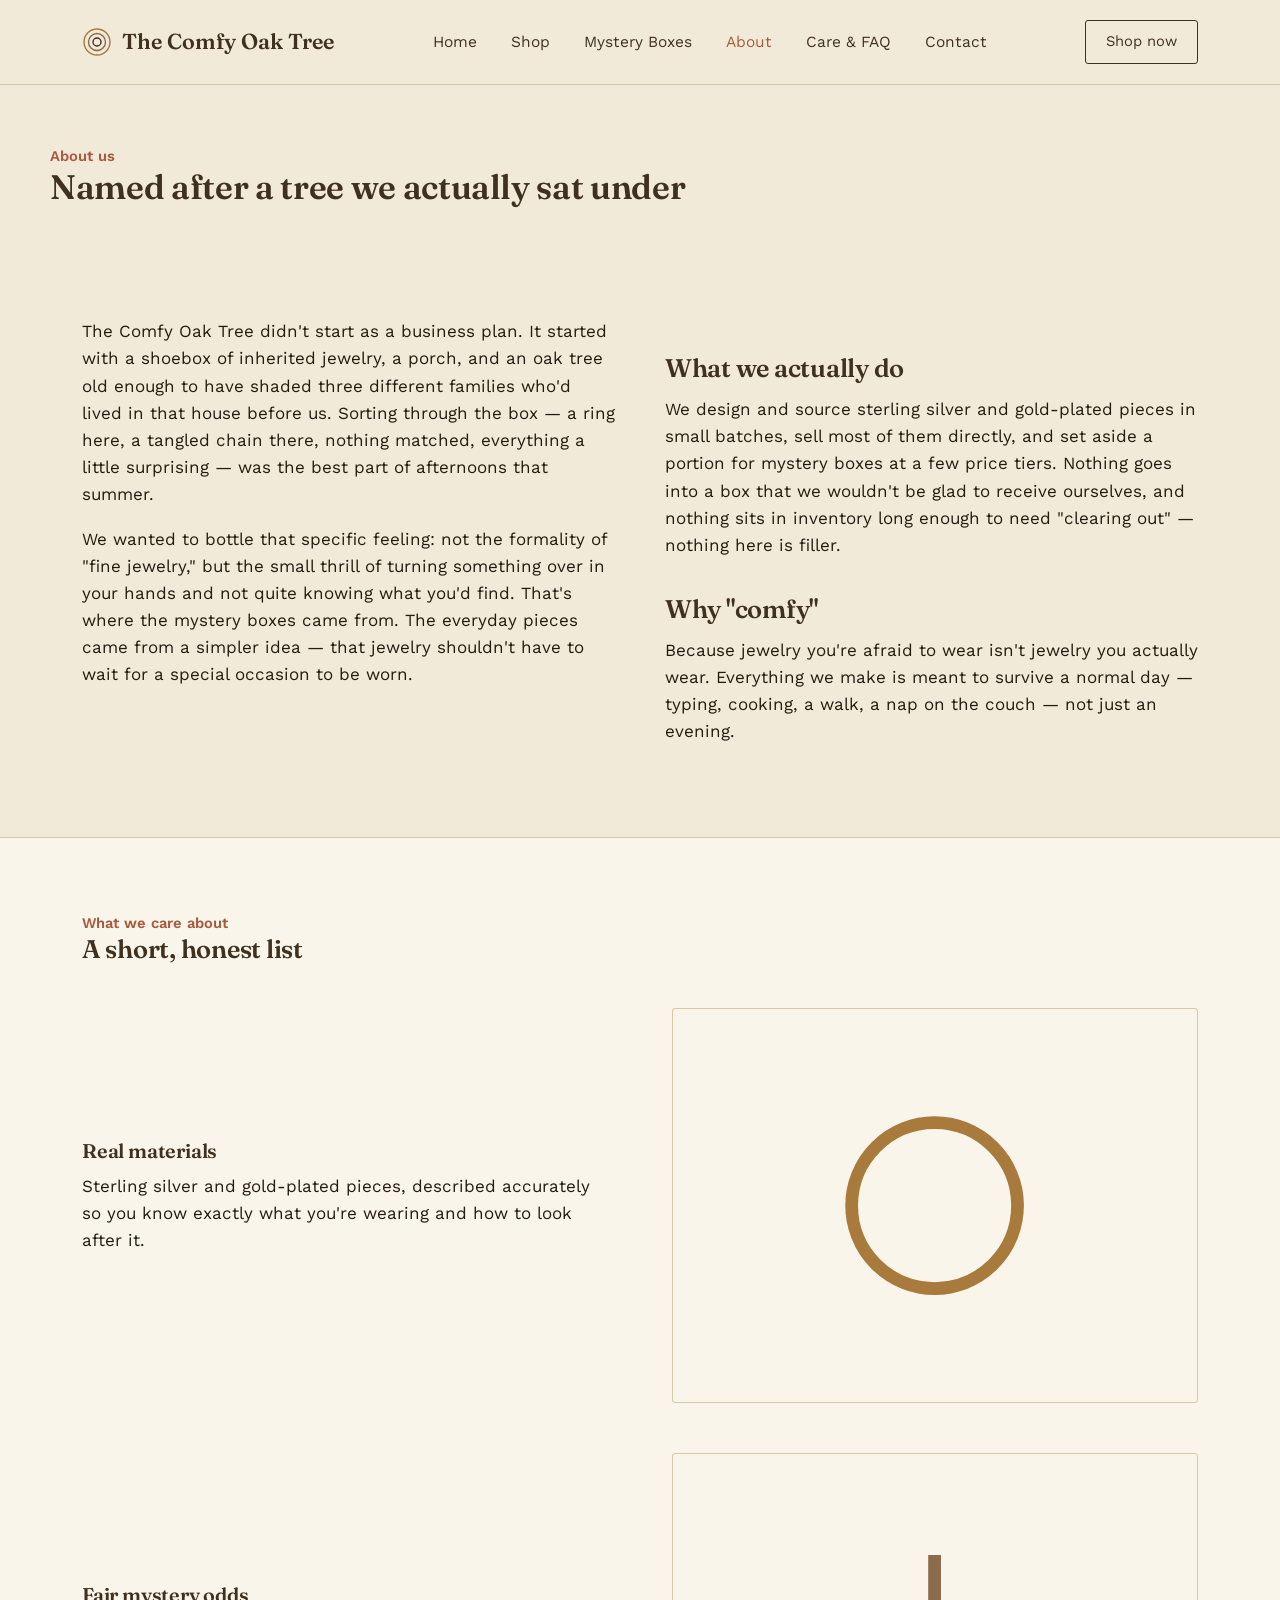
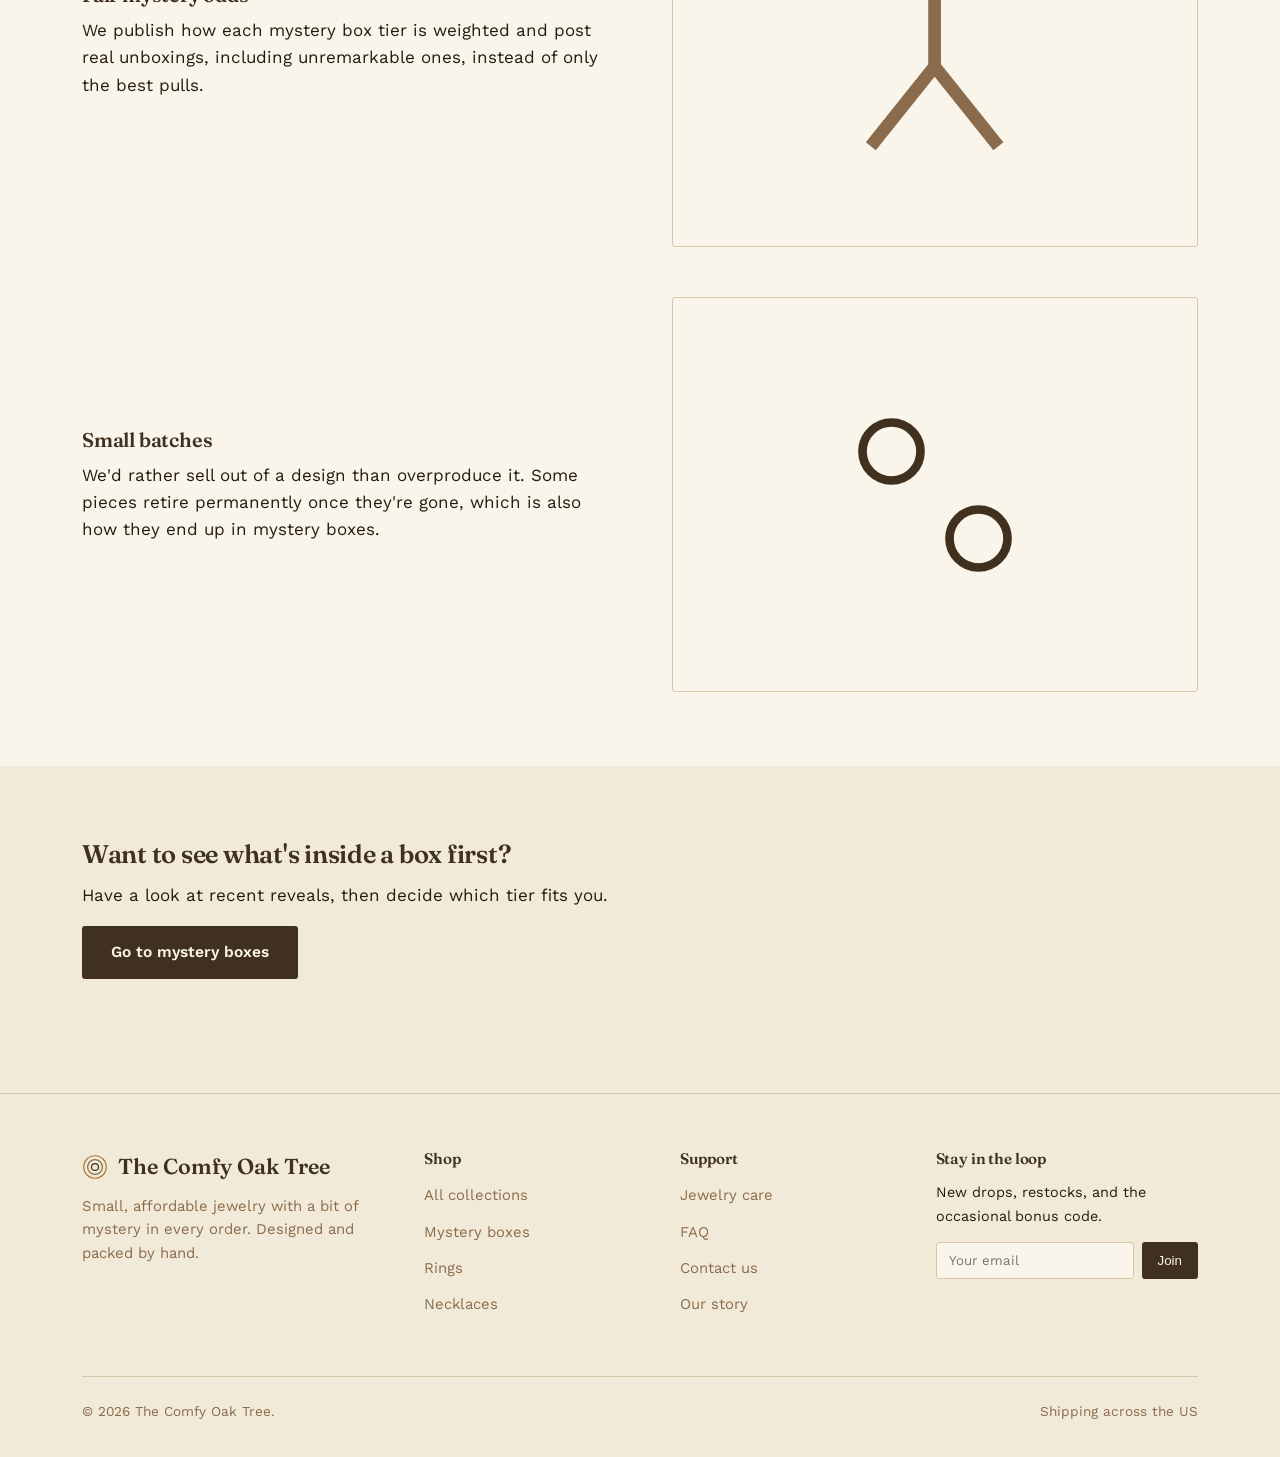
==== about.html @ a79e0d40 "Add files via upload" ====
<!DOCTYPE html>
<html lang="en">
<head>
<meta charset="UTF-8">
<meta name="viewport" content="width=device-width, initial-scale=1.0">
<title>About Us — The Comfy Oak Tree</title>
<meta name="description" content="The story behind The Comfy Oak Tree — affordable, everyday jewelry and mystery boxes, made by hand.">
<link rel="preconnect" href="https://fonts.googleapis.com">
<link href="https://fonts.googleapis.com/css2?family=Fraunces:opsz,wght@9..144,500;9..144,600;9..144,700&family=Work+Sans:wght@400;500;600&display=swap" rel="stylesheet">
<link rel="stylesheet" href="style.css">
</head>
<body>

<header class="site">
  <nav class="nav">
    <a href="index.html" class="wordmark">
      <svg width="30" height="30" viewBox="0 0 30 30" fill="none" xmlns="http://www.w3.org/2000/svg">
        <circle cx="15" cy="15" r="13" stroke="#A87A3B" stroke-width="1.4"/>
        <circle cx="15" cy="15" r="8.5" stroke="#8A6B4C" stroke-width="1.4"/>
        <circle cx="15" cy="15" r="4" stroke="#40301F" stroke-width="1.4"/>
      </svg>
      The Comfy Oak Tree
    </a>
    <ul class="nav-links">
      <li><a href="index.html">Home</a></li>
      <li><a href="shop.html">Shop</a></li>
      <li><a href="mystery-box.html">Mystery Boxes</a></li>
      <li><a href="about.html" aria-current="page">About</a></li>
      <li><a href="care-faq.html">Care &amp; FAQ</a></li>
      <li><a href="contact.html">Contact</a></li>
    </ul>
    <a href="shop.html" class="nav-cta">Shop now</a>
    <button class="nav-toggle" aria-label="Menu" aria-expanded="false"><span></span></button>
  </nav>
</header>

<main>
  <div class="page-header wrap">
    <div class="kicker">About us</div>
    <h1>Named after a tree we actually sat under</h1>
  </div>

  <section>
    <div class="wrap two-col prose">
      <div>
        <p>The Comfy Oak Tree didn't start as a business plan. It started with a shoebox of inherited jewelry, a porch, and an oak tree old enough to have shaded three different families who'd lived in that house before us. Sorting through the box — a ring here, a tangled chain there, nothing matched, everything a little surprising — was the best part of afternoons that summer.</p>
        <p>We wanted to bottle that specific feeling: not the formality of "fine jewelry," but the small thrill of turning something over in your hands and not quite knowing what you'd find. That's where the mystery boxes came from. The everyday pieces came from a simpler idea — that jewelry shouldn't have to wait for a special occasion to be worn.</p>
      </div>
      <div>
        <h2>What we actually do</h2>
        <p>We design and source sterling silver and gold-plated pieces in small batches, sell most of them directly, and set aside a portion for mystery boxes at a few price tiers. Nothing goes into a box that we wouldn't be glad to receive ourselves, and nothing sits in inventory long enough to need "clearing out" — nothing here is filler.</p>
        <h2>Why "comfy"</h2>
        <p>Because jewelry you're afraid to wear isn't jewelry you actually wear. Everything we make is meant to survive a normal day — typing, cooking, a walk, a nap on the couch — not just an evening.</p>
      </div>
    </div>
  </section>

  <section style="background:var(--paper); border-top:1px solid var(--oak-line);">
    <div class="wrap">
      <div class="section-head">
        <div class="kicker">What we care about</div>
        <h2>A short, honest list</h2>
      </div>
      <div class="alt-row">
        <div>
          <h3>Real materials</h3>
          <p>Sterling silver and gold-plated pieces, described accurately so you know exactly what you're wearing and how to look after it.</p>
        </div>
        <div class="art">
          <div class="art-panel">
            <svg width="55%" viewBox="0 0 80 80" aria-hidden="true">
              <circle cx="40" cy="40" r="26" fill="none" stroke="#A87A3B" stroke-width="4"/>
            </svg>
          </div>
        </div>
      </div>
      <div class="alt-row reverse" style="margin-top:50px;">
        <div class="art">
          <div class="art-panel">
            <svg width="55%" viewBox="0 0 80 80" aria-hidden="true">
              <path d="M40 10 L40 45 M40 45 L20 70 M40 45 L60 70" stroke="#8A6B4C" stroke-width="4" fill="none"/>
            </svg>
          </div>
        </div>
        <div>
          <h3>Fair mystery odds</h3>
          <p>We publish how each mystery box tier is weighted and post real unboxings, including unremarkable ones, instead of only the best pulls.</p>
        </div>
      </div>
      <div class="alt-row" style="margin-top:50px;">
        <div>
          <h3>Small batches</h3>
          <p>We'd rather sell out of a design than overproduce it. Some pieces retire permanently once they're gone, which is also how they end up in mystery boxes.</p>
        </div>
        <div class="art">
          <div class="art-panel">
            <svg width="50%" viewBox="0 0 80 80" aria-hidden="true">
              <circle cx="25" cy="25" r="10" fill="none" stroke="#40301F" stroke-width="3"/>
              <circle cx="55" cy="55" r="10" fill="none" stroke="#40301F" stroke-width="3"/>
            </svg>
          </div>
        </div>
      </div>
    </div>
  </section>

  <section>
    <div class="wrap" style="text-align:left;">
      <h2>Want to see what's inside a box first?</h2>
      <p>Have a look at recent reveals, then decide which tier fits you.</p>
      <a href="mystery-box.html" class="btn btn-primary">Go to mystery boxes</a>
    </div>
  </section>
</main>

<footer class="site">
  <div class="wrap">
    <div class="footer-grid">
      <div>
        <div class="wordmark" style="margin-bottom:10px;">
          <svg width="26" height="26" viewBox="0 0 30 30" fill="none" xmlns="http://www.w3.org/2000/svg">
            <circle cx="15" cy="15" r="13" stroke="#A87A3B" stroke-width="1.4"/>
            <circle cx="15" cy="15" r="8.5" stroke="#8A6B4C" stroke-width="1.4"/>
            <circle cx="15" cy="15" r="4" stroke="#40301F" stroke-width="1.4"/>
          </svg>
          The Comfy Oak Tree
        </div>
        <p style="max-width:34ch; color:var(--oak-mid); font-size:.93rem;">Small, affordable jewelry with a bit of mystery in every order. Designed and packed by hand.</p>
      </div>
      <div>
        <h4>Shop</h4>
        <ul>
          <li><a href="shop.html">All collections</a></li>
          <li><a href="mystery-box.html">Mystery boxes</a></li>
          <li><a href="shop.html#rings">Rings</a></li>
          <li><a href="shop.html#necklaces">Necklaces</a></li>
        </ul>
      </div>
      <div>
        <h4>Support</h4>
        <ul>
          <li><a href="care-faq.html">Jewelry care</a></li>
          <li><a href="care-faq.html#faq">FAQ</a></li>
          <li><a href="contact.html">Contact us</a></li>
          <li><a href="about.html">Our story</a></li>
        </ul>
      </div>
      <div>
        <h4>Stay in the loop</h4>
        <p style="font-size:.9rem;">New drops, restocks, and the occasional bonus code.</p>
        <form class="newsletter-form">
          <input type="email" placeholder="Your email" aria-label="Email address" required>
          <button type="submit">Join</button>
        </form>
      </div>
    </div>
    <div class="footer-bottom">
      <span>© 2026 The Comfy Oak Tree.</span>
      <span>Shipping across the US</span>
    </div>
  </div>
</footer>
<script src="script.js"></script>
</body>
</html>
---- style.css ----
/* ===== The Comfy Oak Tree — design tokens ===== */
:root{
  --cream:      #F2EAD8;
  --paper:      #FAF5EA;
  --oak-dark:   #40301F;
  --oak-mid:    #8A6B4C;
  --oak-line:   #D8C7A8;
  --gold:       #A87A3B;
  --moss:       #5C6B49;
  --ink:        #241B10;
  --rust:       #A85A3E;
  --max-w: 1180px;
  --radius: 3px;
}

*{box-sizing:border-box;}
html{scroll-behavior:smooth;}
body{
  margin:0;
  background:var(--cream);
  color:var(--ink);
  font-family:"Work Sans", sans-serif;
  font-size:17px;
  line-height:1.6;
  -webkit-font-smoothing:antialiased;
}
h1,h2,h3,h4{
  font-family:"Fraunces", serif;
  font-weight:600;
  color:var(--oak-dark);
  line-height:1.15;
  margin:0 0 .5em;
  letter-spacing:-0.01em;
}
p{margin:0 0 1em; max-width:62ch;}
a{color:inherit;}
img{max-width:100%; display:block;}
.wrap{max-width:var(--max-w); margin:0 auto; padding:0 32px;}

/* focus visibility */
a:focus-visible, button:focus-visible, input:focus-visible, textarea:focus-visible{
  outline:2px solid var(--gold);
  outline-offset:3px;
}

@media (prefers-reduced-motion: reduce){
  *{animation-duration:0.001ms !important; animation-iteration-count:1 !important; transition-duration:0.001ms !important; scroll-behavior:auto !important;}
}

/* ===== Header ===== */
header.site{
  position:sticky; top:0; z-index:40;
  background:rgba(242,234,216,.92);
  backdrop-filter:blur(6px);
  border-bottom:1px solid var(--oak-line);
}
.nav{
  display:flex; align-items:center; justify-content:space-between;
  padding:20px 32px; max-width:var(--max-w); margin:0 auto;
}
.wordmark{
  font-family:"Fraunces", serif; font-weight:600; font-size:1.35rem;
  color:var(--oak-dark); text-decoration:none; display:flex; align-items:center; gap:10px;
}
.wordmark svg{flex-shrink:0;}
.nav-links{display:flex; gap:34px; list-style:none; margin:0; padding:0;}
.nav-links a{
  text-decoration:none; color:var(--oak-dark); font-size:.97rem; position:relative;
  padding-bottom:3px;
}
.nav-links a[aria-current="page"]{color:var(--rust);}
.nav-links a:not([aria-current="page"]):hover{color:var(--rust);}
.nav-cta{
  border:1px solid var(--oak-dark); padding:9px 20px; border-radius:var(--radius);
  text-decoration:none; font-size:.92rem; color:var(--oak-dark); white-space:nowrap;
}
.nav-cta:hover{background:var(--oak-dark); color:var(--paper);}
.nav-toggle{display:none; background:none; border:none; cursor:pointer; padding:6px;}
.nav-toggle span, .nav-toggle span::before, .nav-toggle span::after{
  content:""; display:block; width:22px; height:2px; background:var(--oak-dark); position:relative; transition:transform .2s;
}
.nav-toggle span::before{position:absolute; top:-7px;}
.nav-toggle span::after{position:absolute; top:7px;}

@media (max-width:820px){
  .nav-links{
    position:absolute; top:100%; left:0; right:0; background:var(--paper);
    flex-direction:column; gap:0; border-bottom:1px solid var(--oak-line);
    max-height:0; overflow:hidden; transition:max-height .25s ease;
  }
  .nav-links.open{max-height:400px;}
  .nav-links li{border-top:1px solid var(--oak-line);}
  .nav-links a{display:block; padding:16px 32px;}
  .nav-cta{display:none;}
  .nav-toggle{display:block;}
}

/* ===== Buttons ===== */
.btn{
  display:inline-block; padding:13px 28px; border-radius:var(--radius);
  text-decoration:none; font-size:.97rem; font-weight:600; border:1px solid transparent;
  cursor:pointer; font-family:"Work Sans", sans-serif;
}
.btn-primary{background:var(--oak-dark); color:var(--paper);}
.btn-primary:hover{background:var(--ink);}
.btn-outline{border-color:var(--oak-dark); color:var(--oak-dark); background:transparent;}
.btn-outline:hover{background:var(--oak-dark); color:var(--paper);}
.btn-row{display:flex; gap:16px; flex-wrap:wrap;}

/* ===== Hero (home) — one orchestrated load moment: growing rings ===== */
.hero{
  padding:76px 0 90px; overflow:hidden;
}
.hero .wrap{display:grid; grid-template-columns:1.1fr .9fr; gap:60px; align-items:center;}
.hero h1{font-size:clamp(2.3rem, 4.2vw, 3.4rem); max-width:14ch;}
.hero .lede{font-size:1.1rem; color:var(--oak-mid); max-width:42ch;}
.rings-art{position:relative; width:100%; aspect-ratio:1/1; display:flex; align-items:center; justify-content:center;}
.rings-art svg circle{
  fill:none; stroke:var(--oak-mid); opacity:0;
  transform-origin:center;
  animation:ringGrow 1.1s ease-out forwards;
}
.rings-art svg circle:nth-child(1){animation-delay:.05s; stroke:var(--gold); stroke-width:2.5;}
.rings-art svg circle:nth-child(2){animation-delay:.2s;}
.rings-art svg circle:nth-child(3){animation-delay:.35s;}
.rings-art svg circle:nth-child(4){animation-delay:.5s; stroke:var(--rust);}
.rings-art svg circle:nth-child(5){animation-delay:.65s;}
@keyframes ringGrow{
  from{opacity:0; transform:scale(.75);}
  to{opacity:1; transform:scale(1);}
}
@media (max-width:820px){
  .hero .wrap{grid-template-columns:1fr; text-align:left;}
  .rings-art{max-width:280px; margin:0 auto;}
}

/* ===== Sections ===== */
section{padding:74px 0;}
.section-head{max-width:56ch; margin-bottom:44px;}
.section-head .kicker{color:var(--rust); font-weight:600; font-size:.92rem;}

.alt-row{display:grid; grid-template-columns:1fr 1fr; gap:64px; align-items:center;}
.alt-row.reverse .art{order:2;}
@media (max-width:820px){
  .alt-row, .alt-row.reverse .art{grid-template-columns:1fr; order:0;}
  .alt-row{grid-template-columns:1fr;}
}
.art-panel{
  background:var(--paper); border:1px solid var(--oak-line); border-radius:var(--radius);
  aspect-ratio:4/3; display:flex; align-items:center; justify-content:center; padding:30px;
}

/* Steps — legitimately sequential, numbers earned */
.steps{display:grid; grid-template-columns:repeat(3,1fr); gap:40px; counter-reset:step;}
.step{border-top:2px solid var(--oak-dark); padding-top:18px;}
.step .num{font-family:"Fraunces", serif; font-size:2.6rem; color:var(--oak-mid); display:block; margin-bottom:6px;}
@media (max-width:820px){.steps{grid-template-columns:1fr;}}

/* Collections grid */
.grid-4{display:grid; grid-template-columns:repeat(4,1fr); gap:26px;}
@media (max-width:960px){.grid-4{grid-template-columns:repeat(2,1fr);}}
@media (max-width:560px){.grid-4{grid-template-columns:1fr;}}
.coll-card{text-decoration:none; color:inherit; display:block;}
.coll-card .art-panel{aspect-ratio:1/1; margin-bottom:14px; transition:border-color .15s;}
.coll-card:hover .art-panel{border-color:var(--gold);}
.coll-card h3{font-size:1.15rem; margin-bottom:2px;}
.coll-card .price{color:var(--oak-mid); font-size:.92rem;}

/* Box tier cards */
.tiers{display:grid; grid-template-columns:repeat(3,1fr); gap:28px;}
@media (max-width:820px){.tiers{grid-template-columns:1fr;}}
.tier{
  border:1px solid var(--oak-line); border-radius:var(--radius); padding:34px 30px;
  background:var(--paper); display:flex; flex-direction:column; gap:14px;
}
.tier.featured{border-color:var(--gold); border-width:2px;}
.tier .tier-name{font-size:1.4rem;}
.tier .tier-price{font-family:"Fraunces", serif; font-size:2rem; color:var(--oak-dark);}
.tier ul{margin:0; padding-left:18px; color:var(--oak-mid); font-size:.95rem;}
.tier ul li{margin-bottom:6px;}
.tag{
  align-self:flex-start; font-size:.8rem; color:var(--moss); border:1px solid var(--moss);
  padding:3px 10px; border-radius:20px;
}

/* Quote / reveal strip */
.reveal-strip{
  background:var(--oak-dark); color:var(--paper); padding:64px 0;
}
.reveal-strip h2{color:var(--paper);}
.reveal-strip p{color:#D9CBB0;}
.reveal-strip .wrap{display:grid; grid-template-columns:1fr 1fr; gap:50px; align-items:center;}
@media (max-width:820px){.reveal-strip .wrap{grid-template-columns:1fr;}}
.video-frame{
  aspect-ratio:9/13; background:#2C2013; border:1px solid #5C4A32; border-radius:var(--radius);
  display:flex; align-items:center; justify-content:center; color:#8A7256; font-size:.9rem; max-width:260px;
}

/* Footer */
footer.site{border-top:1px solid var(--oak-line); padding:56px 0 34px; margin-top:40px;}
.footer-grid{display:grid; grid-template-columns:1.4fr 1fr 1fr 1.2fr; gap:40px;}
@media (max-width:820px){.footer-grid{grid-template-columns:1fr 1fr;}}
.footer-grid h4{font-size:.95rem; color:var(--oak-dark); margin-bottom:14px;}
.footer-grid ul{list-style:none; margin:0; padding:0;}
.footer-grid li{margin-bottom:9px;}
.footer-grid a{text-decoration:none; color:var(--oak-mid); font-size:.93rem;}
.footer-grid a:hover{color:var(--rust);}
.footer-bottom{
  display:flex; justify-content:space-between; margin-top:50px; padding-top:24px;
  border-top:1px solid var(--oak-line); font-size:.85rem; color:var(--oak-mid); flex-wrap:wrap; gap:10px;
}
.newsletter-form{display:flex; gap:8px; margin-top:6px;}
.newsletter-form input{
  flex:1; padding:10px 12px; border:1px solid var(--oak-line); border-radius:var(--radius);
  font-family:inherit; background:var(--paper);
}
.newsletter-form button{border:none; background:var(--oak-dark); color:var(--paper); padding:0 16px; border-radius:var(--radius); cursor:pointer;}

/* Generic page header (non-home pages) */
.page-header{padding:60px 0 20px;}
.page-header .kicker{color:var(--rust); font-weight:600; font-size:.92rem;}
.page-header p{color:var(--oak-mid); font-size:1.05rem;}

/* Content blocks (about/faq) */
.prose h2{margin-top:1.4em;}
.two-col{display:grid; grid-template-columns:1fr 1fr; gap:50px;}
@media (max-width:820px){.two-col{grid-template-columns:1fr;}}

/* FAQ accordion */
.faq-item{border-bottom:1px solid var(--oak-line); padding:20px 0;}
.faq-item summary{cursor:pointer; font-family:"Fraunces", serif; font-size:1.15rem; color:var(--oak-dark); list-style:none; display:flex; justify-content:space-between; align-items:center;}
.faq-item summary::-webkit-details-marker{display:none;}
.faq-item summary::after{content:"+"; font-size:1.4rem; color:var(--oak-mid);}
.faq-item[open] summary::after{content:"–";}
.faq-item p{margin-top:12px; color:var(--oak-mid);}

/* Care list */
.care-list{list-style:none; margin:0; padding:0; display:grid; gap:18px;}
.care-list li{display:grid; grid-template-columns:34px 1fr; gap:14px; align-items:start;}
.care-list .dot{width:8px; height:8px; border-radius:50%; background:var(--gold); margin-top:8px;}

/* Contact form */
.contact-grid{display:grid; grid-template-columns:1fr 1fr; gap:60px;}
@media (max-width:820px){.contact-grid{grid-template-columns:1fr;}}
form.contact-form{display:grid; gap:18px;}
.field{display:grid; gap:6px;}
.field label{font-size:.9rem; color:var(--oak-dark); font-weight:600;}
.field input, .field textarea, .field select{
  padding:12px 14px; border:1px solid var(--oak-line); border-radius:var(--radius);
  font-family:inherit; font-size:1rem; background:var(--paper); color:var(--ink);
}
.field textarea{resize:vertical; min-height:120px;}

.info-list{list-style:none; margin:0; padding:0;}
.info-list li{padding:14px 0; border-bottom:1px solid var(--oak-line);}
.info-list strong{display:block; color:var(--oak-dark);}
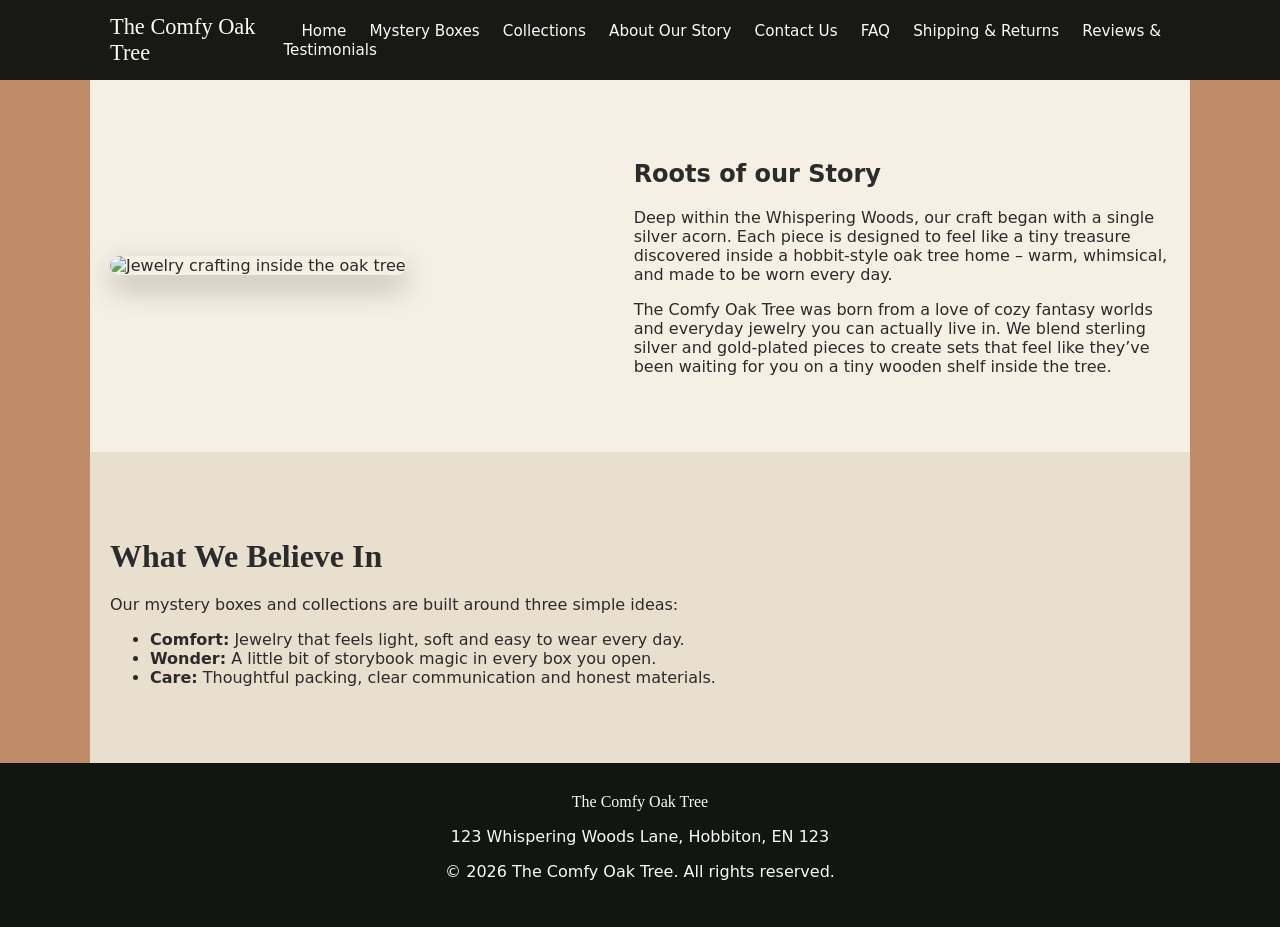
==== commit fb54e876: "Add files via upload" ====
--- a/about.html
+++ b/about.html
@@ -1,165 +1,82 @@
+
 <!DOCTYPE html>
 <html lang="en">
 <head>
-<meta charset="UTF-8">
-<meta name="viewport" content="width=device-width, initial-scale=1.0">
-<title>About Us — The Comfy Oak Tree</title>
-<meta name="description" content="The story behind The Comfy Oak Tree — affordable, everyday jewelry and mystery boxes, made by hand.">
-<link rel="preconnect" href="https://fonts.googleapis.com">
-<link href="https://fonts.googleapis.com/css2?family=Fraunces:opsz,wght@9..144,500;9..144,600;9..144,700&family=Work+Sans:wght@400;500;600&display=swap" rel="stylesheet">
-<link rel="stylesheet" href="style.css">
+  <meta charset="UTF-8" />
+  <title>The Comfy Oak Tree – About Our Story</title>
+  <meta name="viewport" content="width=device-width, initial-scale=1" />
+  <link rel="stylesheet" href="style.css" />
 </head>
 <body>
+  <!-- HEADER -->
+  <header class="site-header">
+    <div class="header-inner">
+      <a href="index.html" class="logo">The Comfy Oak Tree</a>
+      <nav class="main-nav">
+        <a href="index.html">Home</a>
+        <a href="mystery-boxes.html">Mystery Boxes</a>
+        <a href="collections.html">Collections</a>
+        <a href="about.html">About Our Story</a>
+        <a href="contact.html">Contact Us</a>
+        <a href="faq.html">FAQ</a>
+        <a href="shipping-returns.html">Shipping &amp; Returns</a>
+        <a href="reviews.html">Reviews &amp; Testimonials</a>
+      </nav>
+    </div>
+  </header>
 
-<header class="site">
-  <nav class="nav">
-    <a href="index.html" class="wordmark">
-      <svg width="30" height="30" viewBox="0 0 30 30" fill="none" xmlns="http://www.w3.org/2000/svg">
-        <circle cx="15" cy="15" r="13" stroke="#A87A3B" stroke-width="1.4"/>
-        <circle cx="15" cy="15" r="8.5" stroke="#8A6B4C" stroke-width="1.4"/>
-        <circle cx="15" cy="15" r="4" stroke="#40301F" stroke-width="1.4"/>
-      </svg>
-      The Comfy Oak Tree
-    </a>
-    <ul class="nav-links">
-      <li><a href="index.html">Home</a></li>
-      <li><a href="shop.html">Shop</a></li>
-      <li><a href="mystery-box.html">Mystery Boxes</a></li>
-      <li><a href="about.html" aria-current="page">About</a></li>
-      <li><a href="care-faq.html">Care &amp; FAQ</a></li>
-      <li><a href="contact.html">Contact</a></li>
-    </ul>
-    <a href="shop.html" class="nav-cta">Shop now</a>
-    <button class="nav-toggle" aria-label="Menu" aria-expanded="false"><span></span></button>
-  </nav>
-</header>
-
-<main>
-  <div class="page-header wrap">
-    <div class="kicker">About us</div>
-    <h1>Named after a tree we actually sat under</h1>
-  </div>
-
-  <section>
-    <div class="wrap two-col prose">
-      <div>
-        <p>The Comfy Oak Tree didn't start as a business plan. It started with a shoebox of inherited jewelry, a porch, and an oak tree old enough to have shaded three different families who'd lived in that house before us. Sorting through the box — a ring here, a tangled chain there, nothing matched, everything a little surprising — was the best part of afternoons that summer.</p>
-        <p>We wanted to bottle that specific feeling: not the formality of "fine jewelry," but the small thrill of turning something over in your hands and not quite knowing what you'd find. That's where the mystery boxes came from. The everyday pieces came from a simpler idea — that jewelry shouldn't have to wait for a special occasion to be worn.</p>
-      </div>
-      <div>
-        <h2>What we actually do</h2>
-        <p>We design and source sterling silver and gold-plated pieces in small batches, sell most of them directly, and set aside a portion for mystery boxes at a few price tiers. Nothing goes into a box that we wouldn't be glad to receive ourselves, and nothing sits in inventory long enough to need "clearing out" — nothing here is filler.</p>
-        <h2>Why "comfy"</h2>
-        <p>Because jewelry you're afraid to wear isn't jewelry you actually wear. Everything we make is meant to survive a normal day — typing, cooking, a walk, a nap on the couch — not just an evening.</p>
-      </div>
-    </div>
-  </section>
-
-  <section style="background:var(--paper); border-top:1px solid var(--oak-line);">
-    <div class="wrap">
-      <div class="section-head">
-        <div class="kicker">What we care about</div>
-        <h2>A short, honest list</h2>
-      </div>
-      <div class="alt-row">
-        <div>
-          <h3>Real materials</h3>
-          <p>Sterling silver and gold-plated pieces, described accurately so you know exactly what you're wearing and how to look after it.</p>
+  <main>
+    <!-- BRAND STORY -->
+    <section class="section section-story">
+      <div class="story-inner">
+        <div class="story-image">
+          <img
+            src="/home/princeali/Downloads/store/23.jpg"
+            alt="Jewelry crafting inside the oak tree"
+          />
         </div>
-        <div class="art">
-          <div class="art-panel">
-            <svg width="55%" viewBox="0 0 80 80" aria-hidden="true">
-              <circle cx="40" cy="40" r="26" fill="none" stroke="#A87A3B" stroke-width="4"/>
-            </svg>
-          </div>
+        <div class="story-text">
+          <h1>Roots of our Story</h1>
+          <p>
+            Deep within the Whispering Woods, our craft began with a single silver
+            acorn. Each piece is designed to feel like a tiny treasure discovered
+            inside a hobbit-style oak tree home – warm, whimsical, and made to be
+            worn every day.
+          </p>
+          <p>
+            The Comfy Oak Tree was born from a love of cozy fantasy worlds and
+            everyday jewelry you can actually live in. We blend sterling silver
+            and gold-plated pieces to create sets that feel like they’ve been
+            waiting for you on a tiny wooden shelf inside the tree.
+          </p>
         </div>
       </div>
-      <div class="alt-row reverse" style="margin-top:50px;">
-        <div class="art">
-          <div class="art-panel">
-            <svg width="55%" viewBox="0 0 80 80" aria-hidden="true">
-              <path d="M40 10 L40 45 M40 45 L20 70 M40 45 L60 70" stroke="#8A6B4C" stroke-width="4" fill="none"/>
-            </svg>
-          </div>
-        </div>
-        <div>
-          <h3>Fair mystery odds</h3>
-          <p>We publish how each mystery box tier is weighted and post real unboxings, including unremarkable ones, instead of only the best pulls.</p>
-        </div>
-      </div>
-      <div class="alt-row" style="margin-top:50px;">
-        <div>
-          <h3>Small batches</h3>
-          <p>We'd rather sell out of a design than overproduce it. Some pieces retire permanently once they're gone, which is also how they end up in mystery boxes.</p>
-        </div>
-        <div class="art">
-          <div class="art-panel">
-            <svg width="50%" viewBox="0 0 80 80" aria-hidden="true">
-              <circle cx="25" cy="25" r="10" fill="none" stroke="#40301F" stroke-width="3"/>
-              <circle cx="55" cy="55" r="10" fill="none" stroke="#40301F" stroke-width="3"/>
-            </svg>
-          </div>
-        </div>
-      </div>
+    </section>
+
+    <!-- VALUES -->
+    <section class="section">
+      <h2>What We Believe In</h2>
+      <p>
+        Our mystery boxes and collections are built around three simple ideas:
+      </p>
+      <ul>
+        <li><strong>Comfort:</strong> Jewelry that feels light, soft and easy to wear every day.</li>
+        <li><strong>Wonder:</strong> A little bit of storybook magic in every box you open.</li>
+        <li><strong>Care:</strong> Thoughtful packing, clear communication and honest materials.</li>
+      </ul>
+    </section>
+  </main>
+
+  <!-- FOOTER -->
+  <footer class="site-footer">
+    <div class="footer-inner">
+      <div class="footer-logo">The Comfy Oak Tree</div>
+      <p>123 Whispering Woods Lane, Hobbiton, EN 123</p>
+      <p>© 2026 The Comfy Oak Tree. All rights reserved.</p>
     </div>
-  </section>
+  </footer>
 
-  <section>
-    <div class="wrap" style="text-align:left;">
-      <h2>Want to see what's inside a box first?</h2>
-      <p>Have a look at recent reveals, then decide which tier fits you.</p>
-      <a href="mystery-box.html" class="btn btn-primary">Go to mystery boxes</a>
-    </div>
-  </section>
-</main>
-
-<footer class="site">
-  <div class="wrap">
-    <div class="footer-grid">
-      <div>
-        <div class="wordmark" style="margin-bottom:10px;">
-          <svg width="26" height="26" viewBox="0 0 30 30" fill="none" xmlns="http://www.w3.org/2000/svg">
-            <circle cx="15" cy="15" r="13" stroke="#A87A3B" stroke-width="1.4"/>
-            <circle cx="15" cy="15" r="8.5" stroke="#8A6B4C" stroke-width="1.4"/>
-            <circle cx="15" cy="15" r="4" stroke="#40301F" stroke-width="1.4"/>
-          </svg>
-          The Comfy Oak Tree
-        </div>
-        <p style="max-width:34ch; color:var(--oak-mid); font-size:.93rem;">Small, affordable jewelry with a bit of mystery in every order. Designed and packed by hand.</p>
-      </div>
-      <div>
-        <h4>Shop</h4>
-        <ul>
-          <li><a href="shop.html">All collections</a></li>
-          <li><a href="mystery-box.html">Mystery boxes</a></li>
-          <li><a href="shop.html#rings">Rings</a></li>
-          <li><a href="shop.html#necklaces">Necklaces</a></li>
-        </ul>
-      </div>
-      <div>
-        <h4>Support</h4>
-        <ul>
-          <li><a href="care-faq.html">Jewelry care</a></li>
-          <li><a href="care-faq.html#faq">FAQ</a></li>
-          <li><a href="contact.html">Contact us</a></li>
-          <li><a href="about.html">Our story</a></li>
-        </ul>
-      </div>
-      <div>
-        <h4>Stay in the loop</h4>
-        <p style="font-size:.9rem;">New drops, restocks, and the occasional bonus code.</p>
-        <form class="newsletter-form">
-          <input type="email" placeholder="Your email" aria-label="Email address" required>
-          <button type="submit">Join</button>
-        </form>
-      </div>
-    </div>
-    <div class="footer-bottom">
-      <span>© 2026 The Comfy Oak Tree.</span>
-      <span>Shipping across the US</span>
-    </div>
-  </div>
-</footer>
-<script src="script.js"></script>
+  <script src="script.js"></script>
 </body>
 </html>
+
--- a/style.css
+++ b/style.css
@@ -1,256 +1,307 @@
-/* ===== The Comfy Oak Tree — design tokens ===== */
-:root{
-  --cream:      #F2EAD8;
-  --paper:      #FAF5EA;
-  --oak-dark:   #40301F;
-  --oak-mid:    #8A6B4C;
-  --oak-line:   #D8C7A8;
-  --gold:       #A87A3B;
-  --moss:       #5C6B49;
-  --ink:        #241B10;
-  --rust:       #A85A3E;
-  --max-w: 1180px;
-  --radius: 3px;
-}
-
-*{box-sizing:border-box;}
-html{scroll-behavior:smooth;}
-body{
-  margin:0;
-  background:var(--cream);
-  color:var(--ink);
-  font-family:"Work Sans", sans-serif;
-  font-size:17px;
-  line-height:1.6;
-  -webkit-font-smoothing:antialiased;
-}
-h1,h2,h3,h4{
-  font-family:"Fraunces", serif;
-  font-weight:600;
-  color:var(--oak-dark);
-  line-height:1.15;
-  margin:0 0 .5em;
-  letter-spacing:-0.01em;
-}
-p{margin:0 0 1em; max-width:62ch;}
-a{color:inherit;}
-img{max-width:100%; display:block;}
-.wrap{max-width:var(--max-w); margin:0 auto; padding:0 32px;}
-
-/* focus visibility */
-a:focus-visible, button:focus-visible, input:focus-visible, textarea:focus-visible{
-  outline:2px solid var(--gold);
-  outline-offset:3px;
-}
-
-@media (prefers-reduced-motion: reduce){
-  *{animation-duration:0.001ms !important; animation-iteration-count:1 !important; transition-duration:0.001ms !important; scroll-behavior:auto !important;}
-}
-
-/* ===== Header ===== */
-header.site{
-  position:sticky; top:0; z-index:40;
-  background:rgba(242,234,216,.92);
-  backdrop-filter:blur(6px);
-  border-bottom:1px solid var(--oak-line);
-}
-.nav{
-  display:flex; align-items:center; justify-content:space-between;
-  padding:20px 32px; max-width:var(--max-w); margin:0 auto;
-}
-.wordmark{
-  font-family:"Fraunces", serif; font-weight:600; font-size:1.35rem;
-  color:var(--oak-dark); text-decoration:none; display:flex; align-items:center; gap:10px;
-}
-.wordmark svg{flex-shrink:0;}
-.nav-links{display:flex; gap:34px; list-style:none; margin:0; padding:0;}
-.nav-links a{
-  text-decoration:none; color:var(--oak-dark); font-size:.97rem; position:relative;
-  padding-bottom:3px;
-}
-.nav-links a[aria-current="page"]{color:var(--rust);}
-.nav-links a:not([aria-current="page"]):hover{color:var(--rust);}
-.nav-cta{
-  border:1px solid var(--oak-dark); padding:9px 20px; border-radius:var(--radius);
-  text-decoration:none; font-size:.92rem; color:var(--oak-dark); white-space:nowrap;
-}
-.nav-cta:hover{background:var(--oak-dark); color:var(--paper);}
-.nav-toggle{display:none; background:none; border:none; cursor:pointer; padding:6px;}
-.nav-toggle span, .nav-toggle span::before, .nav-toggle span::after{
-  content:""; display:block; width:22px; height:2px; background:var(--oak-dark); position:relative; transition:transform .2s;
-}
-.nav-toggle span::before{position:absolute; top:-7px;}
-.nav-toggle span::after{position:absolute; top:7px;}
-
-@media (max-width:820px){
-  .nav-links{
-    position:absolute; top:100%; left:0; right:0; background:var(--paper);
-    flex-direction:column; gap:0; border-bottom:1px solid var(--oak-line);
-    max-height:0; overflow:hidden; transition:max-height .25s ease;
-  }
-  .nav-links.open{max-height:400px;}
-  .nav-links li{border-top:1px solid var(--oak-line);}
-  .nav-links a{display:block; padding:16px 32px;}
-  .nav-cta{display:none;}
-  .nav-toggle{display:block;}
-}
-
-/* ===== Buttons ===== */
-.btn{
-  display:inline-block; padding:13px 28px; border-radius:var(--radius);
-  text-decoration:none; font-size:.97rem; font-weight:600; border:1px solid transparent;
-  cursor:pointer; font-family:"Work Sans", sans-serif;
-}
-.btn-primary{background:var(--oak-dark); color:var(--paper);}
-.btn-primary:hover{background:var(--ink);}
-.btn-outline{border-color:var(--oak-dark); color:var(--oak-dark); background:transparent;}
-.btn-outline:hover{background:var(--oak-dark); color:var(--paper);}
-.btn-row{display:flex; gap:16px; flex-wrap:wrap;}
-
-/* ===== Hero (home) — one orchestrated load moment: growing rings ===== */
-.hero{
-  padding:76px 0 90px; overflow:hidden;
-}
-.hero .wrap{display:grid; grid-template-columns:1.1fr .9fr; gap:60px; align-items:center;}
-.hero h1{font-size:clamp(2.3rem, 4.2vw, 3.4rem); max-width:14ch;}
-.hero .lede{font-size:1.1rem; color:var(--oak-mid); max-width:42ch;}
-.rings-art{position:relative; width:100%; aspect-ratio:1/1; display:flex; align-items:center; justify-content:center;}
-.rings-art svg circle{
-  fill:none; stroke:var(--oak-mid); opacity:0;
-  transform-origin:center;
-  animation:ringGrow 1.1s ease-out forwards;
-}
-.rings-art svg circle:nth-child(1){animation-delay:.05s; stroke:var(--gold); stroke-width:2.5;}
-.rings-art svg circle:nth-child(2){animation-delay:.2s;}
-.rings-art svg circle:nth-child(3){animation-delay:.35s;}
-.rings-art svg circle:nth-child(4){animation-delay:.5s; stroke:var(--rust);}
-.rings-art svg circle:nth-child(5){animation-delay:.65s;}
-@keyframes ringGrow{
-  from{opacity:0; transform:scale(.75);}
-  to{opacity:1; transform:scale(1);}
-}
-@media (max-width:820px){
-  .hero .wrap{grid-template-columns:1fr; text-align:left;}
-  .rings-art{max-width:280px; margin:0 auto;}
-}
-
-/* ===== Sections ===== */
-section{padding:74px 0;}
-.section-head{max-width:56ch; margin-bottom:44px;}
-.section-head .kicker{color:var(--rust); font-weight:600; font-size:.92rem;}
-
-.alt-row{display:grid; grid-template-columns:1fr 1fr; gap:64px; align-items:center;}
-.alt-row.reverse .art{order:2;}
-@media (max-width:820px){
-  .alt-row, .alt-row.reverse .art{grid-template-columns:1fr; order:0;}
-  .alt-row{grid-template-columns:1fr;}
-}
-.art-panel{
-  background:var(--paper); border:1px solid var(--oak-line); border-radius:var(--radius);
-  aspect-ratio:4/3; display:flex; align-items:center; justify-content:center; padding:30px;
-}
-
-/* Steps — legitimately sequential, numbers earned */
-.steps{display:grid; grid-template-columns:repeat(3,1fr); gap:40px; counter-reset:step;}
-.step{border-top:2px solid var(--oak-dark); padding-top:18px;}
-.step .num{font-family:"Fraunces", serif; font-size:2.6rem; color:var(--oak-mid); display:block; margin-bottom:6px;}
-@media (max-width:820px){.steps{grid-template-columns:1fr;}}
-
-/* Collections grid */
-.grid-4{display:grid; grid-template-columns:repeat(4,1fr); gap:26px;}
-@media (max-width:960px){.grid-4{grid-template-columns:repeat(2,1fr);}}
-@media (max-width:560px){.grid-4{grid-template-columns:1fr;}}
-.coll-card{text-decoration:none; color:inherit; display:block;}
-.coll-card .art-panel{aspect-ratio:1/1; margin-bottom:14px; transition:border-color .15s;}
-.coll-card:hover .art-panel{border-color:var(--gold);}
-.coll-card h3{font-size:1.15rem; margin-bottom:2px;}
-.coll-card .price{color:var(--oak-mid); font-size:.92rem;}
-
-/* Box tier cards */
-.tiers{display:grid; grid-template-columns:repeat(3,1fr); gap:28px;}
-@media (max-width:820px){.tiers{grid-template-columns:1fr;}}
-.tier{
-  border:1px solid var(--oak-line); border-radius:var(--radius); padding:34px 30px;
-  background:var(--paper); display:flex; flex-direction:column; gap:14px;
-}
-.tier.featured{border-color:var(--gold); border-width:2px;}
-.tier .tier-name{font-size:1.4rem;}
-.tier .tier-price{font-family:"Fraunces", serif; font-size:2rem; color:var(--oak-dark);}
-.tier ul{margin:0; padding-left:18px; color:var(--oak-mid); font-size:.95rem;}
-.tier ul li{margin-bottom:6px;}
-.tag{
-  align-self:flex-start; font-size:.8rem; color:var(--moss); border:1px solid var(--moss);
-  padding:3px 10px; border-radius:20px;
-}
-
-/* Quote / reveal strip */
-.reveal-strip{
-  background:var(--oak-dark); color:var(--paper); padding:64px 0;
-}
-.reveal-strip h2{color:var(--paper);}
-.reveal-strip p{color:#D9CBB0;}
-.reveal-strip .wrap{display:grid; grid-template-columns:1fr 1fr; gap:50px; align-items:center;}
-@media (max-width:820px){.reveal-strip .wrap{grid-template-columns:1fr;}}
-.video-frame{
-  aspect-ratio:9/13; background:#2C2013; border:1px solid #5C4A32; border-radius:var(--radius);
-  display:flex; align-items:center; justify-content:center; color:#8A7256; font-size:.9rem; max-width:260px;
-}
-
-/* Footer */
-footer.site{border-top:1px solid var(--oak-line); padding:56px 0 34px; margin-top:40px;}
-.footer-grid{display:grid; grid-template-columns:1.4fr 1fr 1fr 1.2fr; gap:40px;}
-@media (max-width:820px){.footer-grid{grid-template-columns:1fr 1fr;}}
-.footer-grid h4{font-size:.95rem; color:var(--oak-dark); margin-bottom:14px;}
-.footer-grid ul{list-style:none; margin:0; padding:0;}
-.footer-grid li{margin-bottom:9px;}
-.footer-grid a{text-decoration:none; color:var(--oak-mid); font-size:.93rem;}
-.footer-grid a:hover{color:var(--rust);}
-.footer-bottom{
-  display:flex; justify-content:space-between; margin-top:50px; padding-top:24px;
-  border-top:1px solid var(--oak-line); font-size:.85rem; color:var(--oak-mid); flex-wrap:wrap; gap:10px;
-}
-.newsletter-form{display:flex; gap:8px; margin-top:6px;}
-.newsletter-form input{
-  flex:1; padding:10px 12px; border:1px solid var(--oak-line); border-radius:var(--radius);
-  font-family:inherit; background:var(--paper);
-}
-.newsletter-form button{border:none; background:var(--oak-dark); color:var(--paper); padding:0 16px; border-radius:var(--radius); cursor:pointer;}
-
-/* Generic page header (non-home pages) */
-.page-header{padding:60px 0 20px;}
-.page-header .kicker{color:var(--rust); font-weight:600; font-size:.92rem;}
-.page-header p{color:var(--oak-mid); font-size:1.05rem;}
-
-/* Content blocks (about/faq) */
-.prose h2{margin-top:1.4em;}
-.two-col{display:grid; grid-template-columns:1fr 1fr; gap:50px;}
-@media (max-width:820px){.two-col{grid-template-columns:1fr;}}
-
-/* FAQ accordion */
-.faq-item{border-bottom:1px solid var(--oak-line); padding:20px 0;}
-.faq-item summary{cursor:pointer; font-family:"Fraunces", serif; font-size:1.15rem; color:var(--oak-dark); list-style:none; display:flex; justify-content:space-between; align-items:center;}
-.faq-item summary::-webkit-details-marker{display:none;}
-.faq-item summary::after{content:"+"; font-size:1.4rem; color:var(--oak-mid);}
-.faq-item[open] summary::after{content:"–";}
-.faq-item p{margin-top:12px; color:var(--oak-mid);}
-
-/* Care list */
-.care-list{list-style:none; margin:0; padding:0; display:grid; gap:18px;}
-.care-list li{display:grid; grid-template-columns:34px 1fr; gap:14px; align-items:start;}
-.care-list .dot{width:8px; height:8px; border-radius:50%; background:var(--gold); margin-top:8px;}
-
-/* Contact form */
-.contact-grid{display:grid; grid-template-columns:1fr 1fr; gap:60px;}
-@media (max-width:820px){.contact-grid{grid-template-columns:1fr;}}
-form.contact-form{display:grid; gap:18px;}
-.field{display:grid; gap:6px;}
-.field label{font-size:.9rem; color:var(--oak-dark); font-weight:600;}
-.field input, .field textarea, .field select{
-  padding:12px 14px; border:1px solid var(--oak-line); border-radius:var(--radius);
-  font-family:inherit; font-size:1rem; background:var(--paper); color:var(--ink);
-}
-.field textarea{resize:vertical; min-height:120px;}
-
-.info-list{list-style:none; margin:0; padding:0;}
-.info-list li{padding:14px 0; border-bottom:1px solid var(--oak-line);}
-.info-list strong{display:block; color:var(--oak-dark);}
+
+:root {
+  --bg-dark: #1f2520;
+  --bg-light: #f5efe4;
+  --bg-light-alt: #e9dfcf;
+  --accent-green: #4f6b4a;
+  --accent-gold: #c89b3c;
+  --text-main: #2b2b2b;
+  --text-light: #fdfaf4;
+  --radius-soft: 12px;
+  --shadow-soft: 0 12px 30px rgba(0, 0, 0, 0.25);
+  --max-width: 1100px;
+  --font-heading: "Georgia", "Times New Roman", serif;
+  --font-body: system-ui, -apple-system, BlinkMacSystemFont, "Segoe UI",
+    sans-serif;
+}
+
+*,
+*::before,
+*::after {
+  box-sizing: border-box;
+}
+
+body {
+  margin: 0;
+  font-family: var(--font-body);
+  color: var(--text-main);
+  background: #c08b68;
+}
+
+/* HEADER */
+
+.site-header {
+  background: rgba(15, 20, 16, 0.95);
+  color: var(--text-light);
+  position: sticky;
+  top: 0;
+  z-index: 10;
+}
+
+.header-inner {
+  max-width: var(--max-width);
+  margin: 0 auto;
+  padding: 14px 20px;
+  display: flex;
+  align-items: center;
+  justify-content: space-between;
+}
+
+.logo {
+  font-family: var(--font-heading);
+  font-size: 1.4rem;
+  text-decoration: none;
+  color: var(--text-light);
+}
+
+.main-nav a {
+  color: var(--text-light);
+  text-decoration: none;
+  margin-left: 18px;
+  font-size: 0.95rem;
+}
+
+.main-nav a:hover {
+  color: var(--accent-gold);
+}
+
+/* HERO */
+
+.hero {
+  position: relative;
+  min-height: 80vh;
+  color: var(--text-light);
+  display: flex;
+  align-items: flex-end;
+  justify-content: center;
+  padding: 40px 20px 80px;
+  background-image: url("/home/princeali/Downloads/store/workbench.png");
+  background-size: 1080px 600px;
+  background-repeat: no-repeat;
+  background-position: center bottom;
+}
+
+.hero::before {
+  content: "";
+  position: absolute;
+  inset: 0;
+  background: linear-gradient(
+    to top,
+    rgba(0, 0, 0, 0.55),
+    rgba(0, 0, 0, 0.15)
+  );
+}
+
+.hero-running-text {
+  position: absolute;
+  top: 0;
+  width: 100%;
+  padding: 8px 0;
+  text-align: center;
+  font-size: 0.8rem;
+  letter-spacing: 0.15em;
+  text-transform: uppercase;
+  background: rgba(0, 0, 0, 0.7);
+}
+
+.hero-content {
+  position: relative;
+  max-width: var(--max-width);
+  width: 100%;
+  text-align: left;
+}
+
+.hero h1 {
+  font-family: var(--font-heading);
+  font-size: 2.8rem;
+  margin-bottom: 10px;
+}
+
+.hero p {
+  max-width: 420px;
+  font-size: 1rem;
+  margin-bottom: 24px;
+}
+
+.hero-buttons {
+  display: flex;
+  gap: 12px;
+}
+
+/* BUTTONS */
+
+.btn {
+  display: inline-block;
+  padding: 10px 20px;
+  border-radius: 999px;
+  text-decoration: none;
+  font-size: 0.95rem;
+  border: 1px solid transparent;
+}
+
+.btn-primary {
+  background: var(--accent-green);
+  color: var(--text-light);
+}
+
+.btn-primary:hover {
+  background: #5f7c58;
+}
+
+.btn-secondary {
+  background: transparent;
+  color: var(--text-light);
+  border-color: var(--text-light);
+}
+
+.btn-secondary:hover {
+  background: rgba(0, 0, 0, 0.3);
+}
+
+/* GENERIC SECTIONS */
+
+.section {
+  max-width: var(--max-width);
+  margin: 0 auto;
+  padding: 60px 20px;
+  background: var(--bg-light);
+}
+
+.section:nth-of-type(even) {
+  background: var(--bg-light-alt);
+}
+
+.section h2 {
+  font-family: var(--font-heading);
+  font-size: 2rem;
+  margin-bottom: 20px;
+}
+
+/* SHOP BY CATEGORY */
+
+.section-categories .category-grid {
+  display: grid;
+  grid-template-columns: repeat(3, minmax(0, 1fr));
+  gap: 24px;
+}
+
+.category-card {
+  background: #fff;
+  border-radius: var(--radius-soft);
+  box-shadow: var(--shadow-soft);
+  overflow: hidden;
+  text-align: center;
+}
+
+.category-card img {
+  width: 100%;
+  display: block;
+}
+
+.category-card h3 {
+  margin: 14px 0 4px;
+}
+
+.category-card p {
+  margin: 0 0 16px;
+  color: #666;
+}
+
+/* MYSTERY BOX TIERS */
+
+.section-tiers .section-header {
+  text-align: center;
+  max-width: 600px;
+  margin: 0 auto 32px;
+}
+
+.section-tiers .tiers-grid {
+  display: grid;
+  grid-template-columns: repeat(3, minmax(0, 1fr));
+  gap: 24px;
+}
+
+.tier-card {
+  background: #fff;
+  border-radius: var(--radius-soft);
+  box-shadow: var(--shadow-soft);
+  padding: 16px;
+  text-align: center;
+}
+
+.tier-card img {
+  width: 100%;
+  border-radius: var(--radius-soft);
+  margin-bottom: 10px;
+}
+
+/* OUR STORY */
+
+.section-story .story-inner {
+  display: grid;
+  grid-template-columns: 1.1fr 1.2fr;
+  gap: 32px;
+  align-items: center;
+}
+
+.section-story img {
+  width: 100%;
+  border-radius: var(--radius-soft);
+  box-shadow: var(--shadow-soft);
+}
+
+/* GET IN TOUCH */
+
+.section-contact {
+  display: grid;
+  grid-template-columns: 1.1fr 1.1fr;
+  gap: 32px;
+}
+
+.contact-form label {
+  display: block;
+  margin-bottom: 12px;
+  font-size: 0.9rem;
+}
+
+.contact-form input,
+.contact-form textarea {
+  width: 100%;
+  padding: 8px 10px;
+  border-radius: 6px;
+  border: 1px solid #ccc;
+  font: inherit;
+}
+
+/* GALLERY */
+
+.section-gallery .gallery-grid {
+  display: grid;
+  grid-template-columns: repeat(4, minmax(0, 1fr));
+  gap: 12px;
+}
+
+.section-gallery img {
+  width: 100%;
+  border-radius: 8px;
+  object-fit: cover;
+}
+
+/* FOOTER */
+
+.site-footer {
+  background: #111612;
+  color: var(--text-light);
+  padding: 30px 20px;
+}
+
+.footer-inner {
+  max-width: var(--max-width);
+  margin: 0 auto;
+  text-align: center;
+}
+
+.footer-logo {
+  font-family: var(--font-heading);
+  margin-bottom: 8px;
+}
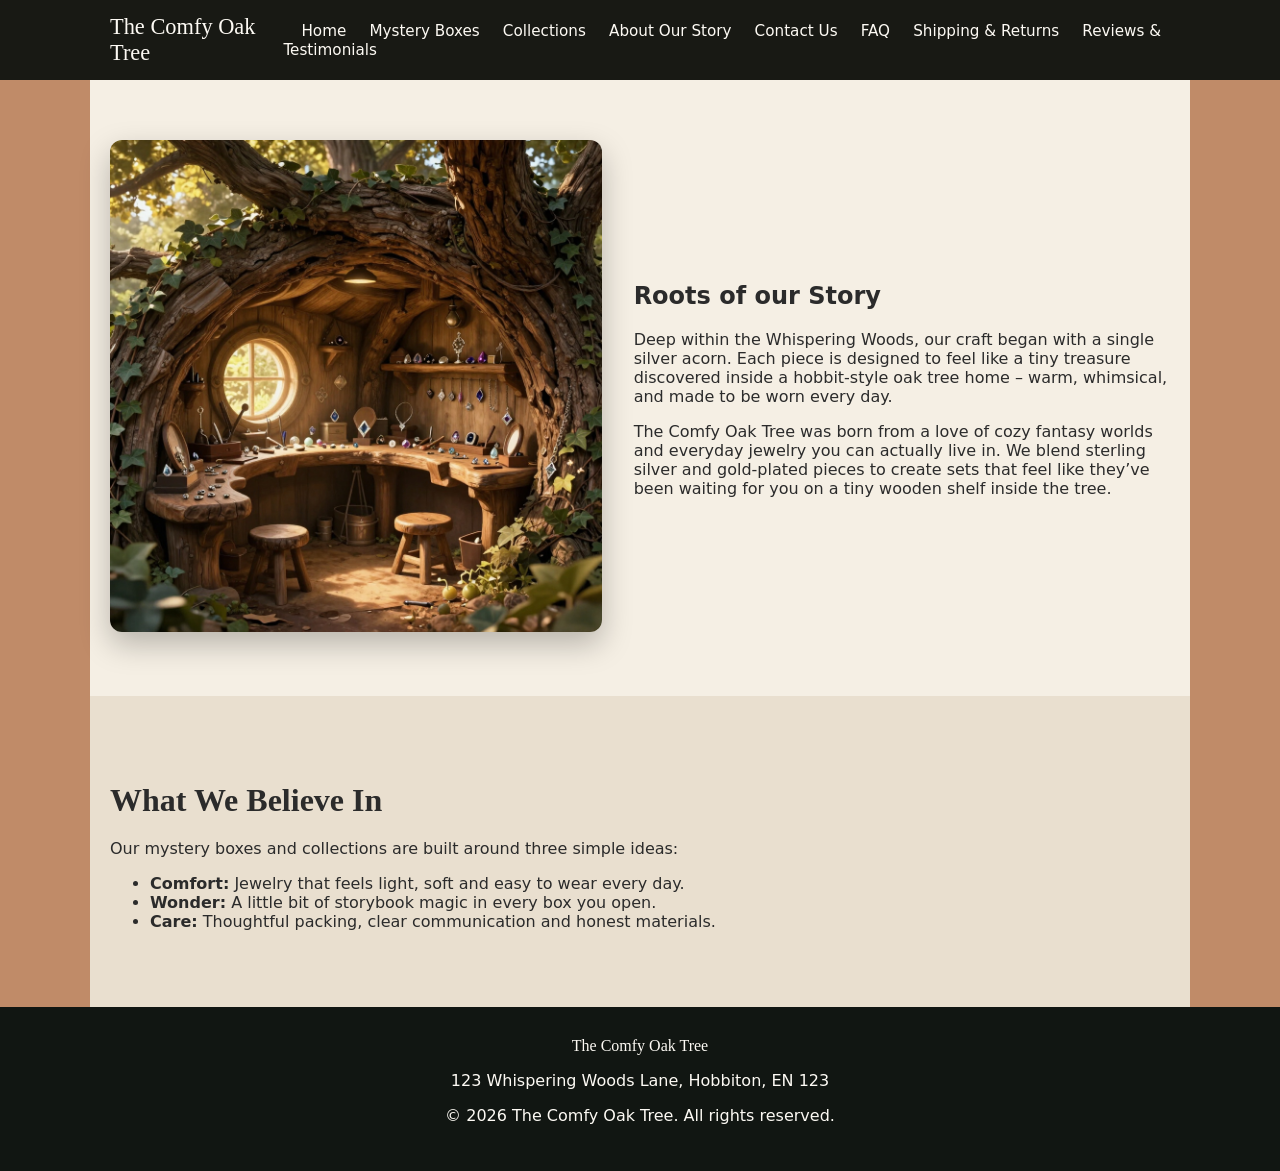
==== commit 39b08350: "Add files via upload" ====
--- a/about.html
+++ b/about.html
@@ -31,7 +31,7 @@
       <div class="story-inner">
         <div class="story-image">
           <img
-            src="/home/princeali/Downloads/store/23.jpg"
+            src="23.jpg"
             alt="Jewelry crafting inside the oak tree"
           />
         </div>
--- a/style.css
+++ b/style.css
@@ -75,7 +75,7 @@
   align-items: flex-end;
   justify-content: center;
   padding: 40px 20px 80px;
-  background-image: url("/home/princeali/Downloads/store/workbench.png");
+  background-image: url("workbench.png");
   background-size: 1080px 600px;
   background-repeat: no-repeat;
   background-position: center bottom;
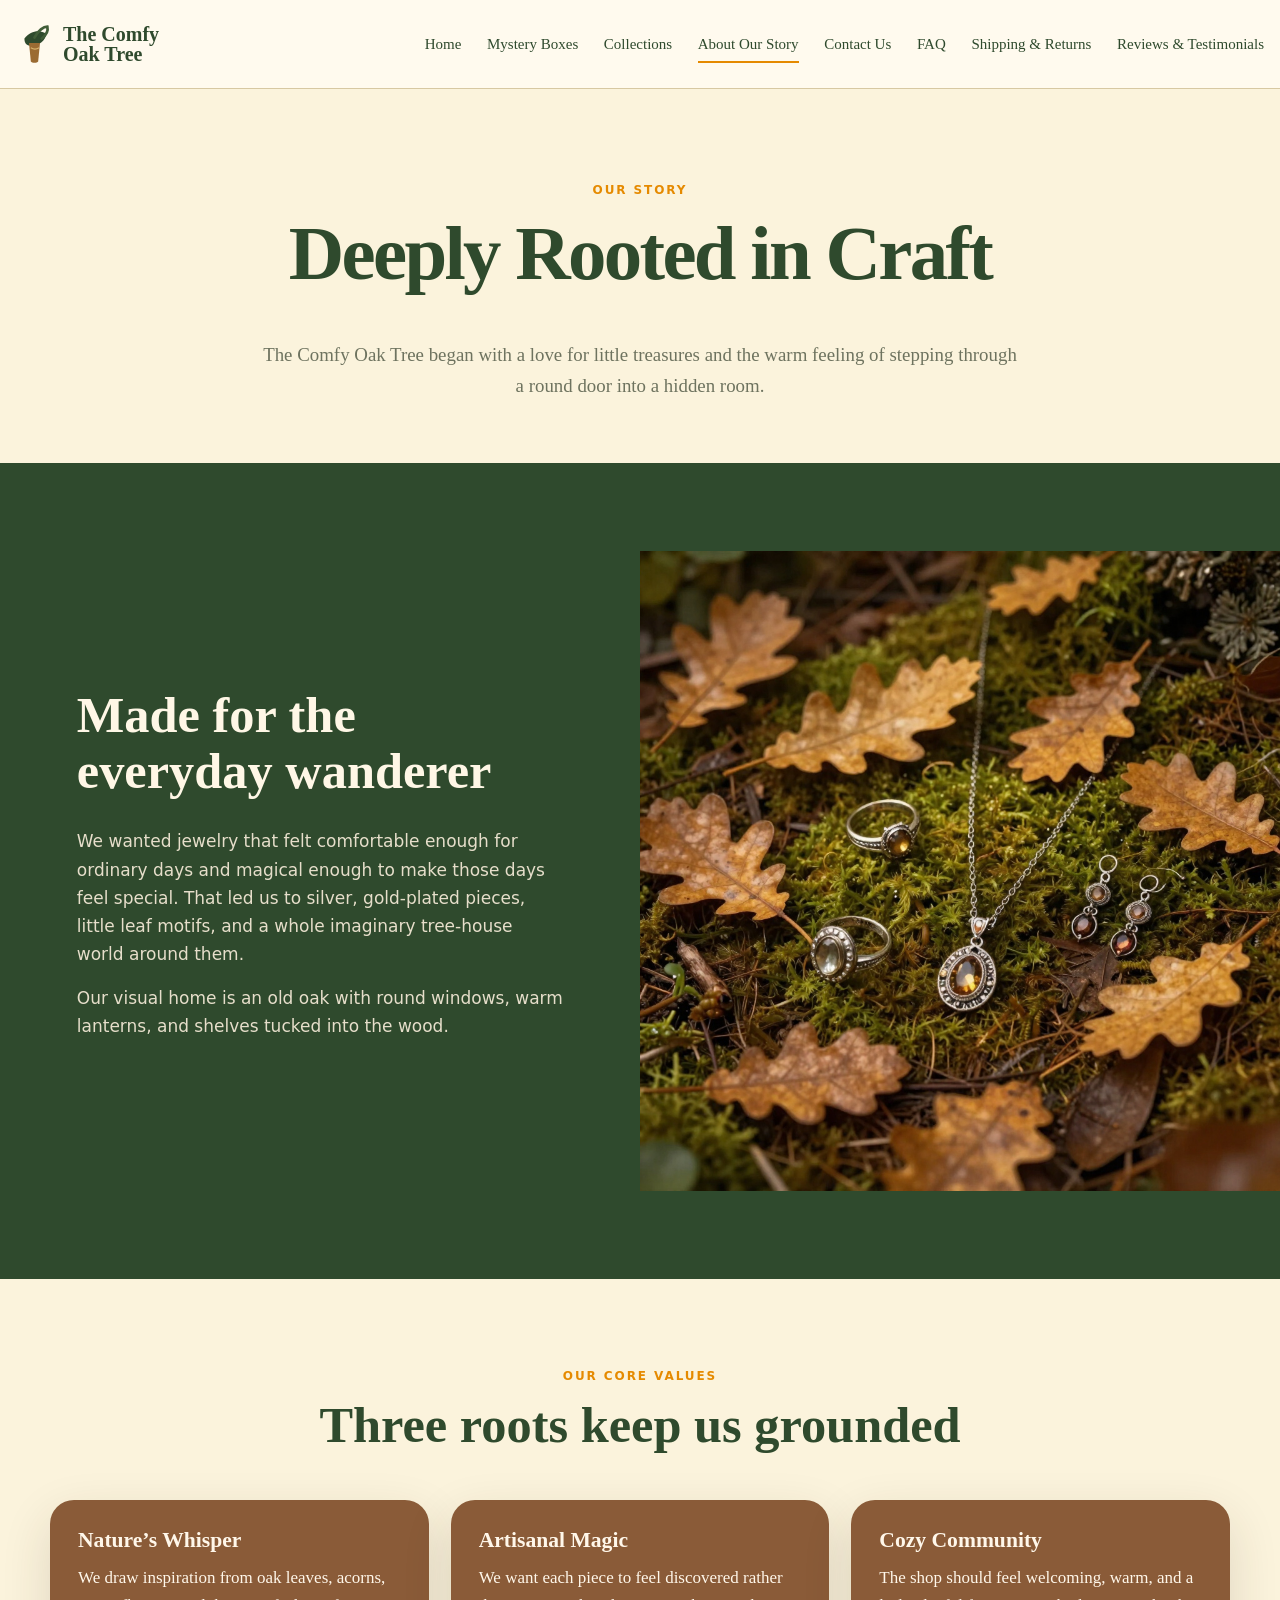
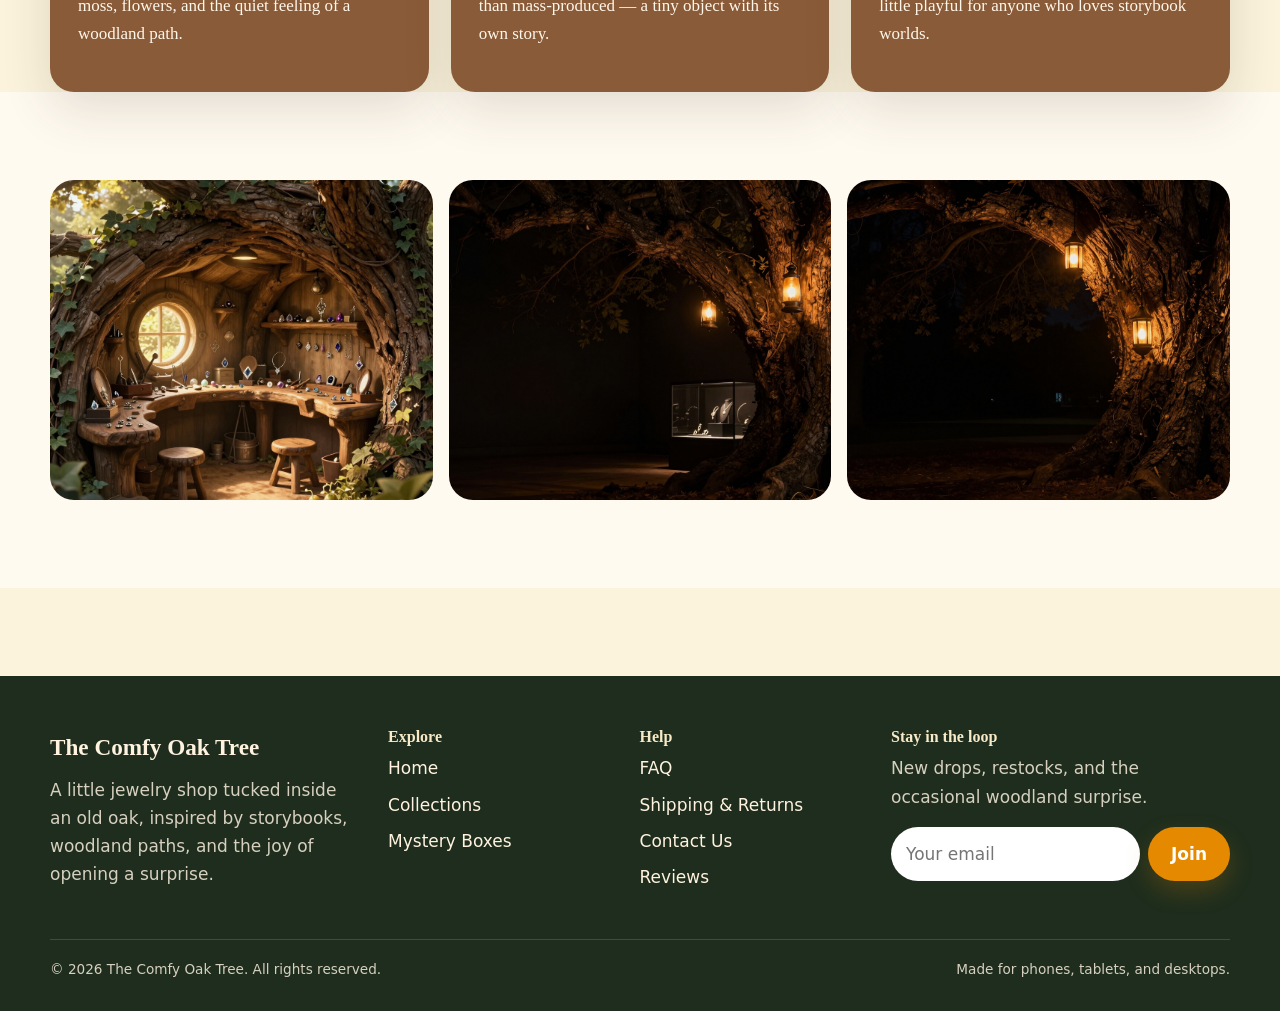
==== commit 7acde917: "Add files via upload" ====
--- a/about.html
+++ b/about.html
@@ -1,82 +1,3 @@
-
-<!DOCTYPE html>
-<html lang="en">
-<head>
-  <meta charset="UTF-8" />
-  <title>The Comfy Oak Tree – About Our Story</title>
-  <meta name="viewport" content="width=device-width, initial-scale=1" />
-  <link rel="stylesheet" href="style.css" />
-</head>
-<body>
-  <!-- HEADER -->
-  <header class="site-header">
-    <div class="header-inner">
-      <a href="index.html" class="logo">The Comfy Oak Tree</a>
-      <nav class="main-nav">
-        <a href="index.html">Home</a>
-        <a href="mystery-boxes.html">Mystery Boxes</a>
-        <a href="collections.html">Collections</a>
-        <a href="about.html">About Our Story</a>
-        <a href="contact.html">Contact Us</a>
-        <a href="faq.html">FAQ</a>
-        <a href="shipping-returns.html">Shipping &amp; Returns</a>
-        <a href="reviews.html">Reviews &amp; Testimonials</a>
-      </nav>
-    </div>
-  </header>
-
-  <main>
-    <!-- BRAND STORY -->
-    <section class="section section-story">
-      <div class="story-inner">
-        <div class="story-image">
-          <img
-            src="23.jpg"
-            alt="Jewelry crafting inside the oak tree"
-          />
-        </div>
-        <div class="story-text">
-          <h1>Roots of our Story</h1>
-          <p>
-            Deep within the Whispering Woods, our craft began with a single silver
-            acorn. Each piece is designed to feel like a tiny treasure discovered
-            inside a hobbit-style oak tree home – warm, whimsical, and made to be
-            worn every day.
-          </p>
-          <p>
-            The Comfy Oak Tree was born from a love of cozy fantasy worlds and
-            everyday jewelry you can actually live in. We blend sterling silver
-            and gold-plated pieces to create sets that feel like they’ve been
-            waiting for you on a tiny wooden shelf inside the tree.
-          </p>
-        </div>
-      </div>
-    </section>
-
-    <!-- VALUES -->
-    <section class="section">
-      <h2>What We Believe In</h2>
-      <p>
-        Our mystery boxes and collections are built around three simple ideas:
-      </p>
-      <ul>
-        <li><strong>Comfort:</strong> Jewelry that feels light, soft and easy to wear every day.</li>
-        <li><strong>Wonder:</strong> A little bit of storybook magic in every box you open.</li>
-        <li><strong>Care:</strong> Thoughtful packing, clear communication and honest materials.</li>
-      </ul>
-    </section>
-  </main>
-
-  <!-- FOOTER -->
-  <footer class="site-footer">
-    <div class="footer-inner">
-      <div class="footer-logo">The Comfy Oak Tree</div>
-      <p>123 Whispering Woods Lane, Hobbiton, EN 123</p>
-      <p>© 2026 The Comfy Oak Tree. All rights reserved.</p>
-    </div>
-  </footer>
-
-  <script src="script.js"></script>
-</body>
-</html>
-
+<!DOCTYPE html><html lang="en"><head><meta charset="UTF-8"><meta name="viewport" content="width=device-width, initial-scale=1, viewport-fit=cover"><meta name="theme-color" content="#fbf3dc"><meta name="format-detection" content="telephone=no"><link rel="stylesheet" href="style.css"><title>The Comfy Oak Tree – About</title></head><body><header class="site-header"><div class="header-inner"><a href="index.html" class="logo"><svg class="logo-mark" viewBox="0 0 40 48" aria-hidden="true"><path d="M9 18c7-9 17-10 24-5-1 7-8 13-16 13-5 0-8-2-8-8Z" fill="#2f4a2d"/><path d="M20 17c4-8 10-12 14-12 1 4-1 9-6 13" fill="none" stroke="#415d38" stroke-width="3" stroke-linecap="round"/><path d="M14 23h12l-2 20c-1 2-7 2-8 0l-2-20Z" fill="#9b6b32"/><path d="M16 28c3 2 6 2 9 0" fill="none" stroke="#d8b36c" stroke-width="1.4"/></svg><span>The Comfy<br>Oak Tree</span></a><nav class="main-nav"><a href="index.html">Home</a><a href="mystery-boxes.html">Mystery Boxes</a><a href="collections.html">Collections</a><a href="about.html" aria-current="page">About Our Story</a><a href="contact.html">Contact Us</a><a href="faq.html">FAQ</a><a href="shipping-returns.html">Shipping & Returns</a><a href="reviews.html">Reviews & Testimonials</a></nav><button class="menu-toggle" aria-label="Open menu" aria-expanded="false"><span></span></button></div></header><main><section class="page-hero"><div class="container"><div class="eyebrow">Our Story</div><h1>Deeply Rooted in Craft</h1><p>The Comfy Oak Tree began with a love for little treasures and the warm feeling of stepping through a round door into a hidden room.</p></div></section>
+<section class="section green"><div class="split"><div class="split-copy"><h2>Made for the everyday wanderer</h2><p style="color:#e6deca">We wanted jewelry that felt comfortable enough for ordinary days and magical enough to make those days feel special. That led us to silver, gold-plated pieces, little leaf motifs, and a whole imaginary tree-house world around them.</p><p style="color:#e6deca">Our visual home is an old oak with round windows, warm lanterns, and shelves tucked into the wood.</p></div><div class="split-media"><img src="8.jpg" alt="Cozy jewelry workshop inside a tree"></div></div></section>
+<section class="section"><div class="container"><div class="section-head"><div class="eyebrow">Our Core Values</div><h2>Three roots keep us grounded</h2></div><div class="review-grid"><article class="review-card"><h3>Nature’s Whisper</h3><p>We draw inspiration from oak leaves, acorns, moss, flowers, and the quiet feeling of a woodland path.</p></article><article class="review-card"><h3>Artisanal Magic</h3><p>We want each piece to feel discovered rather than mass-produced — a tiny object with its own story.</p></article><article class="review-card"><h3>Cozy Community</h3><p>The shop should feel welcoming, warm, and a little playful for anyone who loves storybook worlds.</p></article></div></div><section class="section alt"><div class="container"><div class="gallery"><img src="23.jpg" alt="Jewelry workshop inside the tree"><img src="tree-shop-night.jpg" alt="Warm lanterns around the tree at night"><img src="tree-storefront-night.jpg" alt="Jewelry display glowing beside the tree"></div></div></section></main><footer class="site-footer"><div class="container footer-inner"><div><div class="footer-logo">The Comfy Oak Tree</div><p style="color:#d7d0bf">A little jewelry shop tucked inside an old oak, inspired by storybooks, woodland paths, and the joy of opening a surprise.</p></div><div><h4>Explore</h4><ul class="footer-links"><li><a href="index.html">Home</a></li><li><a href="collections.html">Collections</a></li><li><a href="mystery-boxes.html">Mystery Boxes</a></li></ul></div><div><h4>Help</h4><ul class="footer-links"><li><a href="faq.html">FAQ</a></li><li><a href="shipping-returns.html">Shipping & Returns</a></li><li><a href="contact.html">Contact Us</a></li><li><a href="reviews.html">Reviews</a></li></ul></div><div><h4>Stay in the loop</h4><p style="color:#d7d0bf">New drops, restocks, and the occasional woodland surprise.</p><form class="newsletter" data-demo-form><input type="email" placeholder="Your email" aria-label="Your email" required><button class="btn btn-primary" type="submit">Join</button></form></div></div><div class="container footer-bottom"><span>© 2026 The Comfy Oak Tree. All rights reserved.</span><span>Made for phones, tablets, and desktops.</span></div></footer><script src="script.js"></script></body></html>
--- a/style.css
+++ b/style.css
@@ -1,307 +1,172 @@
 
-:root {
-  --bg-dark: #1f2520;
-  --bg-light: #f5efe4;
-  --bg-light-alt: #e9dfcf;
-  --accent-green: #4f6b4a;
-  --accent-gold: #c89b3c;
-  --text-main: #2b2b2b;
-  --text-light: #fdfaf4;
-  --radius-soft: 12px;
-  --shadow-soft: 0 12px 30px rgba(0, 0, 0, 0.25);
-  --max-width: 1100px;
-  --font-heading: "Georgia", "Times New Roman", serif;
-  --font-body: system-ui, -apple-system, BlinkMacSystemFont, "Segoe UI",
-    sans-serif;
+:root{
+  --cream:#fbf3dc;
+  --cream-2:#f4e7bd;
+  --paper:#fffaf0;
+  --forest:#2f4a2d;
+  --forest-2:#415d38;
+  --bark:#8a5b38;
+  --bark-dark:#58361f;
+  --gold:#e58a00;
+  --gold-soft:#f3d28b;
+  --ink:#293a27;
+  --muted:#6e735f;
+  --line:#d7c8a2;
+  --shadow:0 18px 50px rgba(57,45,25,.14);
+  --radius:28px;
+  --max:1180px;
+  --serif:Georgia,"Times New Roman",serif;
+  --sans:Inter,ui-sans-serif,system-ui,-apple-system,"Segoe UI",sans-serif;
 }
+*{box-sizing:border-box}
+html{scroll-behavior:smooth}
+body{margin:0;background:#efe7d3;color:var(--ink);font-family:var(--sans);font-size:17px;line-height:1.65;-webkit-font-smoothing:antialiased}
+img{max-width:100%;display:block}
+a{color:inherit}
+button,input,textarea,select{font:inherit}
+button,a{touch-action:manipulation}
+:focus-visible{outline:3px solid var(--gold);outline-offset:4px}
+.container{width:min(var(--max),calc(100% - 40px));margin-inline:auto}
 
-*,
-*::before,
-*::after {
-  box-sizing: border-box;
+/* Header */
+.site-header{position:sticky;top:0;z-index:100;background:rgba(255,250,239,.97);border-bottom:1px solid var(--line);backdrop-filter:blur(10px)}
+.header-inner{width:min(1260px,calc(100% - 32px));min-height:88px;margin:auto;display:flex;align-items:center;gap:24px}
+.logo{display:inline-flex;align-items:center;gap:10px;text-decoration:none;font-family:var(--serif);font-weight:700;line-height:1;color:var(--forest);font-size:20px;white-space:nowrap}
+.logo-mark{width:37px;height:44px;flex:none}
+.main-nav{margin-left:auto;display:flex;align-items:center;gap:clamp(12px,2vw,32px)}
+.main-nav a{font-family:var(--serif);text-decoration:none;color:var(--forest);font-size:15px;white-space:nowrap;position:relative;padding:8px 0}
+.main-nav a::after{content:"";position:absolute;left:0;right:0;bottom:1px;height:2px;background:var(--gold);transform:scaleX(0);transform-origin:center;transition:transform .2s ease}
+.main-nav a:hover::after,.main-nav a[aria-current="page"]::after{transform:scaleX(1)}
+.menu-toggle{display:none;margin-left:auto;border:1px solid var(--line);background:var(--cream);border-radius:14px;width:46px;height:42px;cursor:pointer}
+.menu-toggle span,.menu-toggle span::before,.menu-toggle span::after{display:block;width:22px;height:2px;background:var(--forest);margin:auto;position:relative}
+.menu-toggle span::before,.menu-toggle span::after{content:"";position:absolute;left:0}
+.menu-toggle span::before{top:-7px}.menu-toggle span::after{top:7px}
+
+/* Shared */
+main{overflow:hidden}
+.section{padding:88px 0;background:var(--cream)}
+.section.alt{background:var(--paper)}
+.section.green{background:var(--forest);color:#fff7e6}
+.section.green h2,.section.green h3,.section.green p{color:inherit}
+.section-head{text-align:center;max-width:760px;margin:0 auto 46px}
+.eyebrow{text-transform:uppercase;letter-spacing:.16em;font-weight:800;color:var(--gold);font-size:12px;margin-bottom:10px}
+h1,h2,h3,h4{font-family:var(--serif);color:var(--forest);line-height:1.12;margin:0 0 .55em}
+h1{font-size:clamp(2.4rem,6vw,5rem);letter-spacing:-.035em}
+h2{font-size:clamp(2rem,4vw,3.15rem)}
+h3{font-size:1.35rem}
+p{margin:0 0 1rem;color:var(--muted)}
+.btn{display:inline-flex;align-items:center;justify-content:center;min-height:48px;padding:12px 22px;border-radius:999px;text-decoration:none;font-weight:800;border:1px solid transparent;cursor:pointer;transition:transform .18s ease,background .18s ease,box-shadow .18s ease}
+.btn:hover{transform:translateY(-2px)}
+.btn-primary{background:var(--gold);color:#fff;box-shadow:0 10px 24px rgba(229,138,0,.22)}
+.btn-secondary{background:transparent;color:var(--forest);border-color:var(--gold)}
+.btn-secondary:hover{background:#fff3cf}
+.btn-light{background:#fff7e7;color:var(--forest);border-color:#fff7e7}
+.card{background:var(--paper);border:1px solid rgba(99,81,42,.10);border-radius:var(--radius);box-shadow:var(--shadow);overflow:hidden}
+
+/* Hero */
+.hero{position:relative;min-height:min(740px,calc(100svh - 88px));display:flex;align-items:flex-end;padding:64px 0 74px;background:#44563a url("tree-door.png") center center/cover no-repeat}
+.hero::after{content:"";position:absolute;inset:0;background:linear-gradient(90deg,rgba(23,36,18,.28) 0%,rgba(23,36,18,.06) 55%,rgba(23,36,18,.08) 100%)}
+.hero-running-text{position:absolute;left:0;right:0;top:0;z-index:2;background:rgba(255,250,239,.96);border-bottom:1px solid var(--line);padding:9px 0;text-align:center;font-size:12px;letter-spacing:.12em;font-weight:800;color:var(--forest);white-space:nowrap;overflow:hidden}
+.hero-content{position:relative;z-index:2;width:min(var(--max),calc(100% - 40px));margin:auto}
+.hero-card{width:min(560px,100%);background:rgba(255,249,230,.92);border:1px solid rgba(255,255,255,.5);padding:38px;border-radius:32px;box-shadow:0 24px 55px rgba(30,25,10,.22);backdrop-filter:blur(5px)}
+.hero-card h1{font-size:clamp(2.5rem,5.5vw,4.5rem);max-width:9ch}
+.hero-card p{font-family:var(--serif);font-size:1.2rem;max-width:42ch;color:#5b654c}
+.hero-actions{display:flex;gap:12px;flex-wrap:wrap}
+
+/* Home categories */
+.category-grid{display:grid;grid-template-columns:repeat(3,1fr);gap:22px}
+.category-card{text-decoration:none;color:inherit;background:var(--paper);border-radius:24px;overflow:hidden;border:1px solid var(--line);box-shadow:var(--shadow);transition:transform .18s ease,box-shadow .18s ease}
+.category-card:hover{transform:translateY(-4px);box-shadow:0 24px 55px rgba(57,45,25,.19)}
+.category-card img{aspect-ratio:4/3;object-fit:cover}
+.category-copy{padding:20px 22px 24px;text-align:center}
+.category-copy h3{margin-bottom:5px}.category-copy p{margin:0;font-family:var(--serif)}
+
+/* Tiers */
+.tiers-grid{display:grid;grid-template-columns:repeat(3,1fr);gap:24px}
+.tier-card{background:var(--cream-2);border:1px solid rgba(79,66,29,.12);border-radius:28px;padding:18px;box-shadow:var(--shadow)}
+.tier-card img{aspect-ratio:1/1;object-fit:cover;border-radius:20px;margin-bottom:18px}
+.tier-card .tier-body{padding:4px 6px 8px}
+.tier-card h3{margin-bottom:8px}.tier-card p{font-family:var(--serif);margin-bottom:18px}
+.tier-card.featured{background:var(--bark);color:#fff7e7}.tier-card.featured h3,.tier-card.featured p{color:#fff7e7}
+
+/* Story / split */
+.split{display:grid;grid-template-columns:1fr 1fr;min-height:560px}
+.split-copy{display:flex;flex-direction:column;justify-content:center;padding:70px clamp(28px,6vw,86px)}
+.split-media{min-height:100%;overflow:hidden}
+.split-media img{width:100%;height:100%;object-fit:cover}
+
+/* Gallery */
+.gallery{display:grid;grid-template-columns:repeat(3,1fr);gap:16px}
+.gallery img{width:100%;height:320px;object-fit:cover;border-radius:24px}
+.gallery img.tall{height:440px;grid-row:span 2}
+
+/* Page hero */
+.page-hero{padding:92px 0 62px;text-align:center;background:var(--cream)}
+.page-hero p{max-width:760px;margin:0 auto;font-family:var(--serif);font-size:1.18rem}
+
+/* Mystery detail */
+.tier-feature{display:grid;grid-template-columns:1.05fr .95fr;align-items:center;gap:40px;padding:0 0 72px}
+.tier-feature.reverse .tier-feature-media{order:2}.tier-feature.reverse .tier-feature-copy{order:1}
+.tier-feature.greenish{background:var(--forest);color:#fff7e8;padding:72px 5%;border-radius:36px}
+.tier-feature-media img{width:100%;aspect-ratio:4/3;object-fit:cover;border-radius:30px;box-shadow:var(--shadow)}
+.tier-feature-copy{padding:10px}.tier-feature-copy p{font-family:var(--serif);font-size:1.1rem}.pill{display:inline-flex;padding:7px 12px;border-radius:999px;background:var(--gold-soft);color:var(--bark-dark);font-size:12px;font-weight:800;text-transform:uppercase;letter-spacing:.08em;margin-bottom:14px}
+
+/* Products */
+.product-grid{display:grid;grid-template-columns:repeat(3,1fr);gap:22px}
+.product-card{background:var(--paper);border:1px solid var(--line);border-radius:24px;overflow:hidden;box-shadow:var(--shadow)}
+.product-card img{aspect-ratio:1/1;object-fit:cover}
+.product-info{padding:18px 18px 22px}.product-info h3{margin-bottom:4px}.price{font-weight:900;color:var(--gold);font-size:1.05rem}
+
+/* Reviews */
+.review-grid{display:grid;grid-template-columns:repeat(3,1fr);gap:22px}
+.review-card{padding:28px;background:var(--bark);color:#fff7ea;border-radius:24px;box-shadow:var(--shadow)}
+.review-card h3,.review-card p{color:inherit}.review-card p{font-family:var(--serif)}
+
+/* FAQ */
+.faq-list{max-width:820px;margin:0 auto}.faq-item{padding:22px 0;border-bottom:1px solid var(--line)}
+.faq-item summary{list-style:none;cursor:pointer;font-family:var(--serif);font-weight:700;font-size:1.22rem;color:var(--forest);padding-right:35px;position:relative}
+.faq-item summary::-webkit-details-marker{display:none}
+.faq-item summary::after{content:"+";position:absolute;right:0;top:-3px;font-family:var(--sans);font-size:1.5rem;color:var(--gold)}
+.faq-item[open] summary::after{content:"–"}.faq-item p{padding:10px 38px 0 0;font-family:var(--serif)}
+
+/* Contact / shipping */
+.contact-grid{display:grid;grid-template-columns:1fr 1fr;gap:36px;align-items:start}
+.contact-panel,.form-panel{background:var(--cream-2);border-radius:30px;padding:34px;box-shadow:var(--shadow);border:1px solid var(--line)}
+.contact-details{display:grid;gap:18px;margin-top:24px}.detail strong{display:block;color:var(--forest);margin-bottom:3px}
+.form-grid{display:grid;gap:14px}.field label{display:grid;gap:7px;font-weight:800;color:var(--forest);font-size:.9rem}.field input,.field textarea,.field select{width:100%;border:1px solid #cdbf9e;background:#fffdf7;border-radius:14px;padding:13px 14px;color:var(--ink);min-height:48px}.field textarea{min-height:150px;resize:vertical}
+.policy-grid{display:grid;grid-template-columns:1fr 1fr;gap:28px}.policy-card{padding:30px;border-radius:26px;background:var(--paper);border:1px solid var(--line);box-shadow:var(--shadow)}.policy-card ul{padding-left:22px;color:var(--muted)}
+
+/* Footer */
+.site-footer{background:#1e2d1d;color:#fff3df;padding:52px 0 30px}.footer-inner{display:grid;grid-template-columns:1.4fr 1fr 1fr 1.2fr;gap:35px}.footer-logo{font-family:var(--serif);font-size:1.45rem;font-weight:700;margin-bottom:10px}.footer-inner h4{color:#f8eac6;font-size:1rem}.footer-inner a{color:#fff3df;text-decoration:none}.footer-inner a:hover{color:var(--gold-soft)}.footer-links{list-style:none;padding:0;margin:0;display:grid;gap:8px}.newsletter{display:flex;gap:8px}.newsletter input{min-width:0;flex:1;border:0;border-radius:999px;padding:12px 15px}.footer-bottom{margin-top:35px;padding-top:18px;border-top:1px solid rgba(255,255,255,.15);font-size:.85rem;display:flex;justify-content:space-between;gap:20px;flex-wrap:wrap;color:#d7d0bf}
+
+/* Responsive */
+@media (max-width:1100px){
+  .main-nav{gap:14px}.main-nav a{font-size:14px}
+  .footer-inner{grid-template-columns:repeat(2,1fr)}
 }
+@media (max-width:860px){
+  .header-inner{min-height:74px}.menu-toggle{display:block}.main-nav{display:none;position:absolute;left:12px;right:12px;top:calc(100% + 8px);background:rgba(255,250,239,.99);border:1px solid var(--line);border-radius:18px;padding:10px;box-shadow:var(--shadow);flex-direction:column;align-items:stretch;gap:0}.main-nav.open{display:flex}.main-nav a{padding:13px 14px;border-bottom:1px solid rgba(215,200,162,.6)}.main-nav a:last-child{border-bottom:0}
+  .category-grid,.tiers-grid,.product-grid,.review-grid{grid-template-columns:1fr 1fr}
+  .split,.contact-grid,.policy-grid,.tier-feature{grid-template-columns:1fr}.tier-feature.reverse .tier-feature-media{order:0}.tier-feature.reverse .tier-feature-copy{order:1}
+  .split-media{min-height:360px}.gallery{grid-template-columns:1fr 1fr}.gallery img,.gallery img.tall{height:280px}
+  .hero{min-height:650px}.hero-card{max-width:520px}
+}
+@media (max-width:620px){
+  body{font-size:16px}.container{width:min(var(--max),calc(100% - 28px))}.section{padding:64px 0}.section-head{margin-bottom:32px}.page-hero{padding:68px 0 44px}
+  .category-grid,.tiers-grid,.product-grid,.review-grid,.gallery,.footer-inner{grid-template-columns:1fr}
+  .hero{min-height:calc(100svh - 74px);padding:34px 0 30px;background-position:center center}.hero-running-text{font-size:10px}.hero-card{padding:25px;border-radius:24px}.hero-card p{font-size:1.05rem}.hero-actions{display:grid;grid-template-columns:1fr 1fr}.hero-actions .btn{width:100%}
+  .split-copy{padding:52px 28px}.split-media{min-height:300px}.gallery img,.gallery img.tall{height:250px}
+  .contact-panel,.form-panel,.policy-card{padding:24px;border-radius:24px}.footer-bottom{flex-direction:column}
+}
+@media (max-width:390px){.hero-actions{grid-template-columns:1fr}.logo{font-size:18px}.logo-mark{width:33px}}
+@media (prefers-reduced-motion:reduce){*,*::before,*::after{scroll-behavior:auto!important;animation-duration:.001ms!important;transition-duration:.001ms!important}}
 
-body {
-  margin: 0;
-  font-family: var(--font-body);
-  color: var(--text-main);
-  background: #c08b68;
-}
 
-/* HEADER */
-
-.site-header {
-  background: rgba(15, 20, 16, 0.95);
-  color: var(--text-light);
-  position: sticky;
-  top: 0;
-  z-index: 10;
-}
-
-.header-inner {
-  max-width: var(--max-width);
-  margin: 0 auto;
-  padding: 14px 20px;
-  display: flex;
-  align-items: center;
-  justify-content: space-between;
-}
-
-.logo {
-  font-family: var(--font-heading);
-  font-size: 1.4rem;
-  text-decoration: none;
-  color: var(--text-light);
-}
-
-.main-nav a {
-  color: var(--text-light);
-  text-decoration: none;
-  margin-left: 18px;
-  font-size: 0.95rem;
-}
-
-.main-nav a:hover {
-  color: var(--accent-gold);
-}
-
-/* HERO */
-
-.hero {
-  position: relative;
-  min-height: 80vh;
-  color: var(--text-light);
-  display: flex;
-  align-items: flex-end;
-  justify-content: center;
-  padding: 40px 20px 80px;
-  background-image: url("workbench.png");
-  background-size: 1080px 600px;
-  background-repeat: no-repeat;
-  background-position: center bottom;
-}
-
-.hero::before {
-  content: "";
-  position: absolute;
-  inset: 0;
-  background: linear-gradient(
-    to top,
-    rgba(0, 0, 0, 0.55),
-    rgba(0, 0, 0, 0.15)
-  );
-}
-
-.hero-running-text {
-  position: absolute;
-  top: 0;
-  width: 100%;
-  padding: 8px 0;
-  text-align: center;
-  font-size: 0.8rem;
-  letter-spacing: 0.15em;
-  text-transform: uppercase;
-  background: rgba(0, 0, 0, 0.7);
-}
-
-.hero-content {
-  position: relative;
-  max-width: var(--max-width);
-  width: 100%;
-  text-align: left;
-}
-
-.hero h1 {
-  font-family: var(--font-heading);
-  font-size: 2.8rem;
-  margin-bottom: 10px;
-}
-
-.hero p {
-  max-width: 420px;
-  font-size: 1rem;
-  margin-bottom: 24px;
-}
-
-.hero-buttons {
-  display: flex;
-  gap: 12px;
-}
-
-/* BUTTONS */
-
-.btn {
-  display: inline-block;
-  padding: 10px 20px;
-  border-radius: 999px;
-  text-decoration: none;
-  font-size: 0.95rem;
-  border: 1px solid transparent;
-}
-
-.btn-primary {
-  background: var(--accent-green);
-  color: var(--text-light);
-}
-
-.btn-primary:hover {
-  background: #5f7c58;
-}
-
-.btn-secondary {
-  background: transparent;
-  color: var(--text-light);
-  border-color: var(--text-light);
-}
-
-.btn-secondary:hover {
-  background: rgba(0, 0, 0, 0.3);
-}
-
-/* GENERIC SECTIONS */
-
-.section {
-  max-width: var(--max-width);
-  margin: 0 auto;
-  padding: 60px 20px;
-  background: var(--bg-light);
-}
-
-.section:nth-of-type(even) {
-  background: var(--bg-light-alt);
-}
-
-.section h2 {
-  font-family: var(--font-heading);
-  font-size: 2rem;
-  margin-bottom: 20px;
-}
-
-/* SHOP BY CATEGORY */
-
-.section-categories .category-grid {
-  display: grid;
-  grid-template-columns: repeat(3, minmax(0, 1fr));
-  gap: 24px;
-}
-
-.category-card {
-  background: #fff;
-  border-radius: var(--radius-soft);
-  box-shadow: var(--shadow-soft);
-  overflow: hidden;
-  text-align: center;
-}
-
-.category-card img {
-  width: 100%;
-  display: block;
-}
-
-.category-card h3 {
-  margin: 14px 0 4px;
-}
-
-.category-card p {
-  margin: 0 0 16px;
-  color: #666;
-}
-
-/* MYSTERY BOX TIERS */
-
-.section-tiers .section-header {
-  text-align: center;
-  max-width: 600px;
-  margin: 0 auto 32px;
-}
-
-.section-tiers .tiers-grid {
-  display: grid;
-  grid-template-columns: repeat(3, minmax(0, 1fr));
-  gap: 24px;
-}
-
-.tier-card {
-  background: #fff;
-  border-radius: var(--radius-soft);
-  box-shadow: var(--shadow-soft);
-  padding: 16px;
-  text-align: center;
-}
-
-.tier-card img {
-  width: 100%;
-  border-radius: var(--radius-soft);
-  margin-bottom: 10px;
-}
-
-/* OUR STORY */
-
-.section-story .story-inner {
-  display: grid;
-  grid-template-columns: 1.1fr 1.2fr;
-  gap: 32px;
-  align-items: center;
-}
-
-.section-story img {
-  width: 100%;
-  border-radius: var(--radius-soft);
-  box-shadow: var(--shadow-soft);
-}
-
-/* GET IN TOUCH */
-
-.section-contact {
-  display: grid;
-  grid-template-columns: 1.1fr 1.1fr;
-  gap: 32px;
-}
-
-.contact-form label {
-  display: block;
-  margin-bottom: 12px;
-  font-size: 0.9rem;
-}
-
-.contact-form input,
-.contact-form textarea {
-  width: 100%;
-  padding: 8px 10px;
-  border-radius: 6px;
-  border: 1px solid #ccc;
-  font: inherit;
-}
-
-/* GALLERY */
-
-.section-gallery .gallery-grid {
-  display: grid;
-  grid-template-columns: repeat(4, minmax(0, 1fr));
-  gap: 12px;
-}
-
-.section-gallery img {
-  width: 100%;
-  border-radius: 8px;
-  object-fit: cover;
-}
-
-/* FOOTER */
-
-.site-footer {
-  background: #111612;
-  color: var(--text-light);
-  padding: 30px 20px;
-}
-
-.footer-inner {
-  max-width: var(--max-width);
-  margin: 0 auto;
-  text-align: center;
-}
-
-.footer-logo {
-  font-family: var(--font-heading);
-  margin-bottom: 8px;
-}
+/* Added woodland visual sections */
+.woodland-showcase{background:linear-gradient(180deg,#f8f0d8 0%,#efe2bd 100%)}
+.showcase-grid{display:grid;grid-template-columns:1fr 1.15fr;gap:42px;align-items:center}
+.showcase-copy{padding-right:10px}.showcase-copy h2{max-width:15ch}.mini-features{display:grid;gap:12px;margin-top:24px}.mini-features span{display:flex;align-items:center;gap:12px;font-weight:800;color:var(--forest)}.mini-features img{width:48px;height:48px;object-fit:cover;border-radius:12px;border:1px solid var(--line)}
+.showcase-images{display:grid;grid-template-columns:1.15fr .85fr;gap:14px;align-items:stretch}.showcase-images img{width:100%;height:100%;min-height:220px;object-fit:cover;border-radius:24px;box-shadow:var(--shadow)}.showcase-images img:first-child{min-height:460px}.showcase-images img:last-child{min-height:300px}
+.shipping-visual .split{min-height:430px}.shipping-visual .split-media img{width:100%;height:100%;object-fit:cover}.shipping-visual .split-copy{background:var(--cream-2)}
+@media (max-width:860px){.showcase-grid{grid-template-columns:1fr}.showcase-copy h2{max-width:none}.showcase-images{grid-template-columns:1fr 1fr}.showcase-images img:first-child,.showcase-images img:last-child{min-height:280px}}
+@media (max-width:620px){.showcase-images{grid-template-columns:1fr}.showcase-images img:first-child,.showcase-images img:last-child{min-height:240px}.mini-features span{font-size:.95rem}}
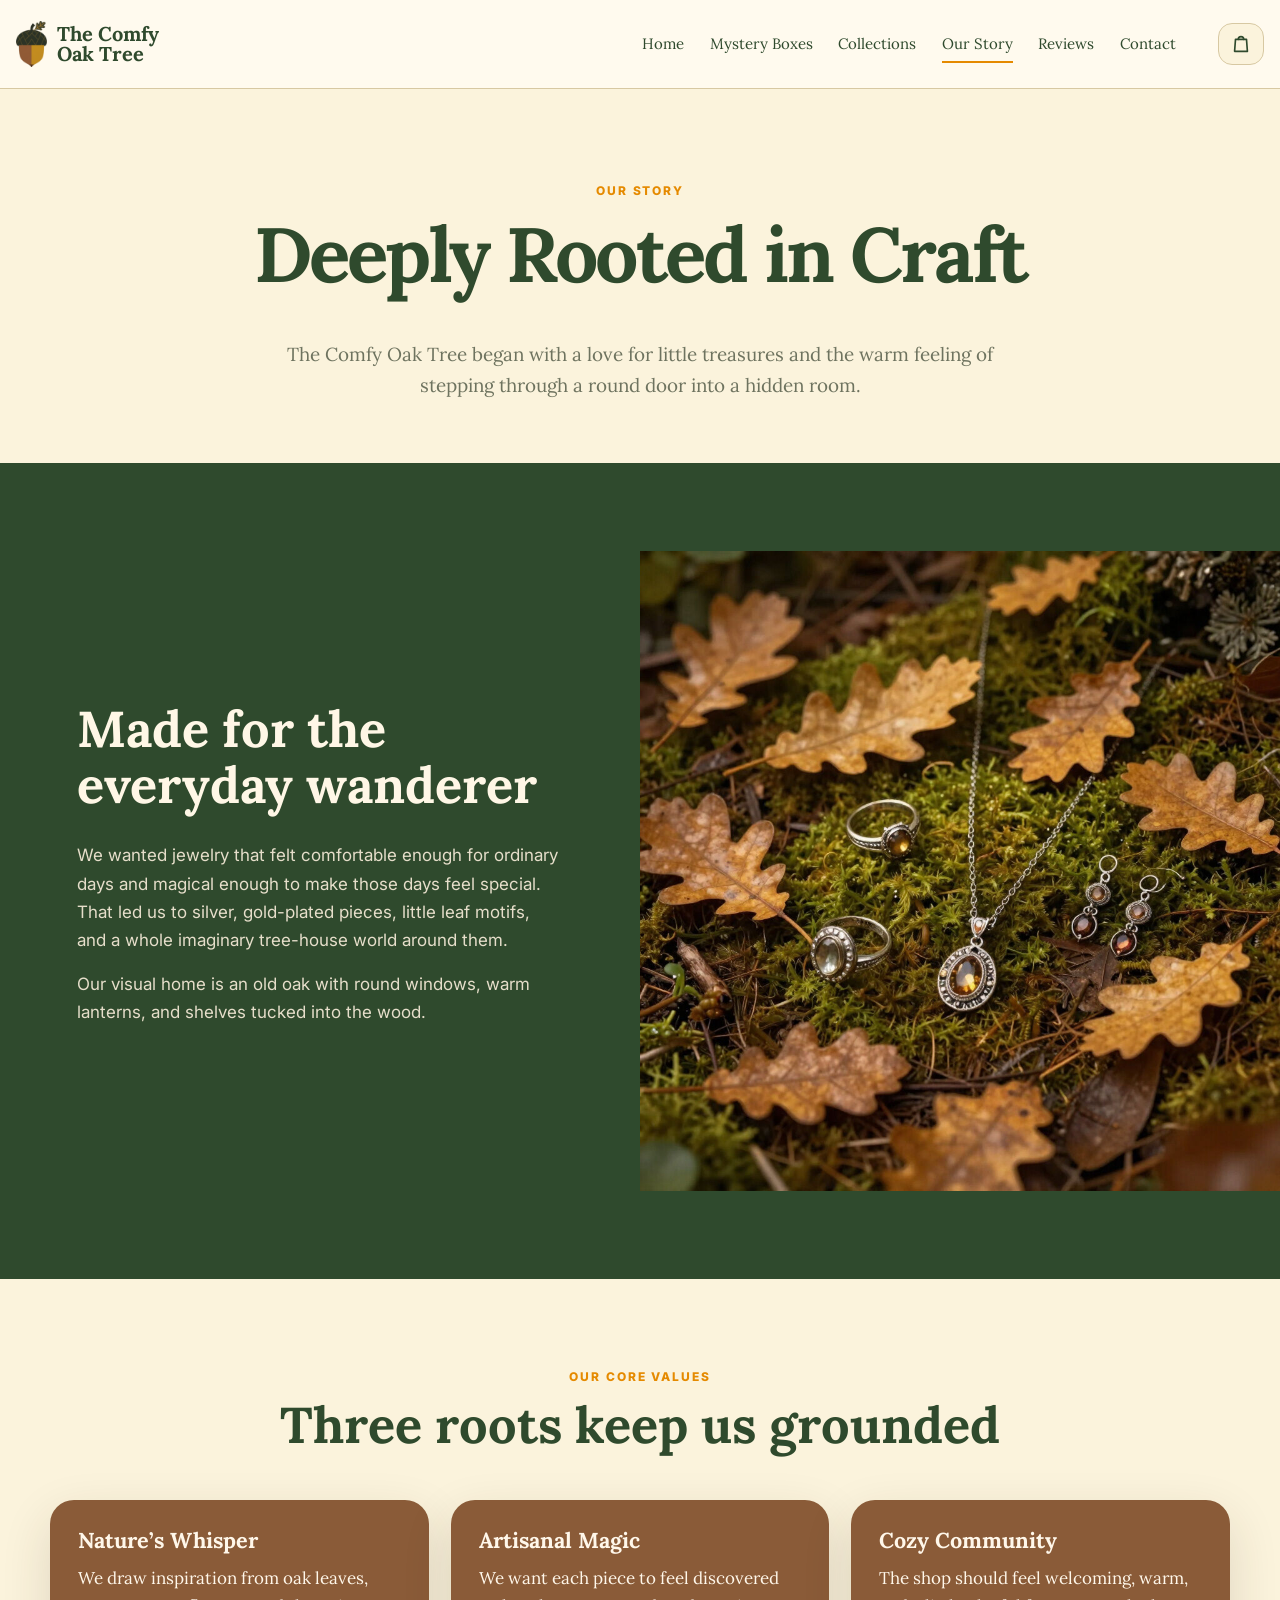
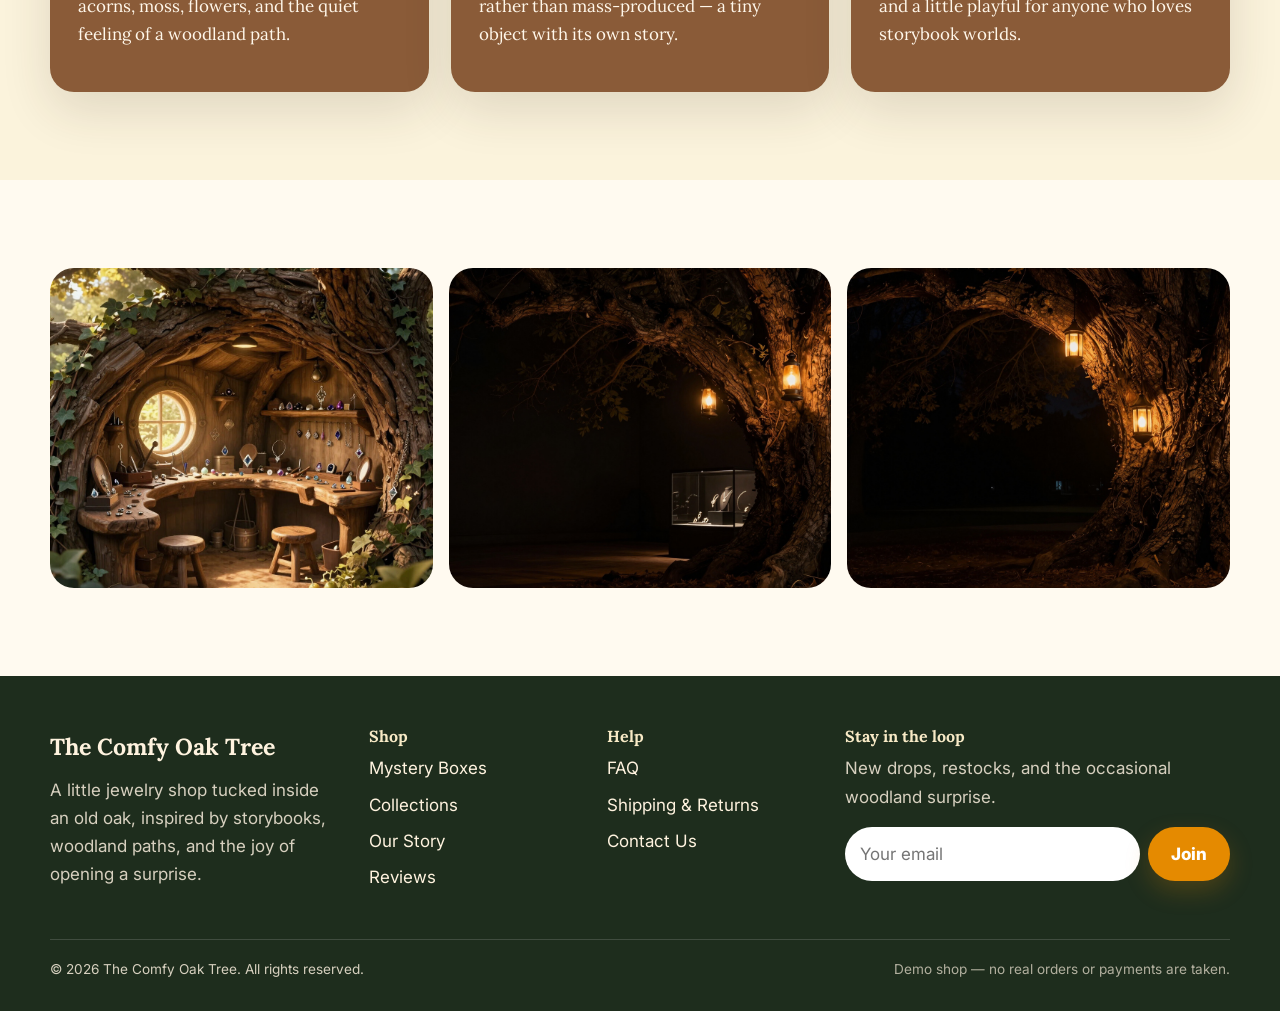
==== commit 519c70b8: "Add files via upload" ====
--- a/about.html
+++ b/about.html
@@ -1,3 +1,34 @@
-<!DOCTYPE html><html lang="en"><head><meta charset="UTF-8"><meta name="viewport" content="width=device-width, initial-scale=1, viewport-fit=cover"><meta name="theme-color" content="#fbf3dc"><meta name="format-detection" content="telephone=no"><link rel="stylesheet" href="style.css"><title>The Comfy Oak Tree – About</title></head><body><header class="site-header"><div class="header-inner"><a href="index.html" class="logo"><svg class="logo-mark" viewBox="0 0 40 48" aria-hidden="true"><path d="M9 18c7-9 17-10 24-5-1 7-8 13-16 13-5 0-8-2-8-8Z" fill="#2f4a2d"/><path d="M20 17c4-8 10-12 14-12 1 4-1 9-6 13" fill="none" stroke="#415d38" stroke-width="3" stroke-linecap="round"/><path d="M14 23h12l-2 20c-1 2-7 2-8 0l-2-20Z" fill="#9b6b32"/><path d="M16 28c3 2 6 2 9 0" fill="none" stroke="#d8b36c" stroke-width="1.4"/></svg><span>The Comfy<br>Oak Tree</span></a><nav class="main-nav"><a href="index.html">Home</a><a href="mystery-boxes.html">Mystery Boxes</a><a href="collections.html">Collections</a><a href="about.html" aria-current="page">About Our Story</a><a href="contact.html">Contact Us</a><a href="faq.html">FAQ</a><a href="shipping-returns.html">Shipping & Returns</a><a href="reviews.html">Reviews & Testimonials</a></nav><button class="menu-toggle" aria-label="Open menu" aria-expanded="false"><span></span></button></div></header><main><section class="page-hero"><div class="container"><div class="eyebrow">Our Story</div><h1>Deeply Rooted in Craft</h1><p>The Comfy Oak Tree began with a love for little treasures and the warm feeling of stepping through a round door into a hidden room.</p></div></section>
-<section class="section green"><div class="split"><div class="split-copy"><h2>Made for the everyday wanderer</h2><p style="color:#e6deca">We wanted jewelry that felt comfortable enough for ordinary days and magical enough to make those days feel special. That led us to silver, gold-plated pieces, little leaf motifs, and a whole imaginary tree-house world around them.</p><p style="color:#e6deca">Our visual home is an old oak with round windows, warm lanterns, and shelves tucked into the wood.</p></div><div class="split-media"><img src="8.jpg" alt="Cozy jewelry workshop inside a tree"></div></div></section>
-<section class="section"><div class="container"><div class="section-head"><div class="eyebrow">Our Core Values</div><h2>Three roots keep us grounded</h2></div><div class="review-grid"><article class="review-card"><h3>Nature’s Whisper</h3><p>We draw inspiration from oak leaves, acorns, moss, flowers, and the quiet feeling of a woodland path.</p></article><article class="review-card"><h3>Artisanal Magic</h3><p>We want each piece to feel discovered rather than mass-produced — a tiny object with its own story.</p></article><article class="review-card"><h3>Cozy Community</h3><p>The shop should feel welcoming, warm, and a little playful for anyone who loves storybook worlds.</p></article></div></div><section class="section alt"><div class="container"><div class="gallery"><img src="23.jpg" alt="Jewelry workshop inside the tree"><img src="tree-shop-night.jpg" alt="Warm lanterns around the tree at night"><img src="tree-storefront-night.jpg" alt="Jewelry display glowing beside the tree"></div></div></section></main><footer class="site-footer"><div class="container footer-inner"><div><div class="footer-logo">The Comfy Oak Tree</div><p style="color:#d7d0bf">A little jewelry shop tucked inside an old oak, inspired by storybooks, woodland paths, and the joy of opening a surprise.</p></div><div><h4>Explore</h4><ul class="footer-links"><li><a href="index.html">Home</a></li><li><a href="collections.html">Collections</a></li><li><a href="mystery-boxes.html">Mystery Boxes</a></li></ul></div><div><h4>Help</h4><ul class="footer-links"><li><a href="faq.html">FAQ</a></li><li><a href="shipping-returns.html">Shipping & Returns</a></li><li><a href="contact.html">Contact Us</a></li><li><a href="reviews.html">Reviews</a></li></ul></div><div><h4>Stay in the loop</h4><p style="color:#d7d0bf">New drops, restocks, and the occasional woodland surprise.</p><form class="newsletter" data-demo-form><input type="email" placeholder="Your email" aria-label="Your email" required><button class="btn btn-primary" type="submit">Join</button></form></div></div><div class="container footer-bottom"><span>© 2026 The Comfy Oak Tree. All rights reserved.</span><span>Made for phones, tablets, and desktops.</span></div></footer><script src="script.js"></script></body></html>+<!DOCTYPE html>
+<html lang="en">
+<head>
+<meta charset="UTF-8">
+<meta name="viewport" content="width=device-width, initial-scale=1, viewport-fit=cover">
+<meta name="theme-color" content="#fbf3dc">
+<meta name="format-detection" content="telephone=no">
+<title>Our Story – The Comfy Oak Tree</title>
+<meta name="description" content="How a love of little treasures and storybook woodlands became The Comfy Oak Tree.">
+<meta property="og:title" content="Our Story – The Comfy Oak Tree">
+<meta property="og:description" content="How a love of little treasures and storybook woodlands became The Comfy Oak Tree.">
+<meta property="og:image" content="tree-door.jpg">
+<link rel="icon" type="image/png" href="favicon.png">
+<link rel="apple-touch-icon" href="apple-touch-icon.png">
+<link rel="preconnect" href="https://fonts.googleapis.com">
+<link rel="preconnect" href="https://fonts.gstatic.com" crossorigin>
+<link rel="stylesheet" href="https://fonts.googleapis.com/css2?family=Inter:wght@400;500;600;700;800&family=Lora:ital,wght@0,400;0,500;0,600;0,700;1,400&display=swap">
+<link rel="stylesheet" href="style.css">
+</head>
+<body><a class="skip-link" href="#main">Skip to content</a>
+<header class="site-header"><div class="header-inner">
+<a href="index.html" class="logo" aria-label="The Comfy Oak Tree — home"><img class="logo-mark" src="logo-acorn.png" alt="" width="34" height="50"><span>The Comfy<br>Oak Tree</span></a>
+<nav class="main-nav" aria-label="Main"><a href="index.html">Home</a><a href="mystery-boxes.html">Mystery Boxes</a><a href="collections.html">Collections</a><a href="about.html" aria-current="page">Our Story</a><a href="reviews.html">Reviews</a><a href="contact.html">Contact</a></nav>
+<button class="cart-btn" type="button" data-cart-open aria-label="Open basket"><svg viewBox="0 0 24 24" width="22" height="22" aria-hidden="true" fill="none" stroke="currentColor" stroke-width="1.8" stroke-linecap="round" stroke-linejoin="round"><path d="M6 7h12l1 13H5L6 7Z"/><path d="M9 7a3 3 0 0 1 6 0"/></svg><span class="cart-count" data-cart-count hidden>0</span></button>
+<button class="menu-toggle" type="button" aria-label="Open menu" aria-expanded="false"><span></span></button>
+</div></header><main id="main"><section class="page-hero"><div class="container"><div class="eyebrow">Our Story</div><h1>Deeply Rooted in Craft</h1><p>The Comfy Oak Tree began with a love for little treasures and the warm feeling of stepping through a round door into a hidden room.</p></div></section>
+<section class="section green"><div class="split"><div class="split-copy"><h2>Made for the everyday wanderer</h2><p style="color:#e6deca">We wanted jewelry that felt comfortable enough for ordinary days and magical enough to make those days feel special. That led us to silver, gold-plated pieces, little leaf motifs, and a whole imaginary tree-house world around them.</p><p style="color:#e6deca">Our visual home is an old oak with round windows, warm lanterns, and shelves tucked into the wood.</p></div><div class="split-media"><img src="8.jpg" alt="Jewelry among autumn oak leaves and moss" loading="lazy"></div></div></section>
+<section class="section"><div class="container"><div class="section-head"><div class="eyebrow">Our Core Values</div><h2>Three roots keep us grounded</h2></div><div class="review-grid"><article class="review-card"><h3>Nature’s Whisper</h3><p>We draw inspiration from oak leaves, acorns, moss, flowers, and the quiet feeling of a woodland path.</p></article><article class="review-card"><h3>Artisanal Magic</h3><p>We want each piece to feel discovered rather than mass-produced — a tiny object with its own story.</p></article><article class="review-card"><h3>Cozy Community</h3><p>The shop should feel welcoming, warm, and a little playful for anyone who loves storybook worlds.</p></article></div></div></section><section class="section alt"><div class="container"><div class="gallery"><img src="23.jpg" alt="Jewelry workshop inside the tree"><img src="tree-shop-night.jpg" alt="Warm lanterns around the tree at night"><img src="tree-storefront-night.jpg" alt="Jewelry display glowing beside the tree"></div></div></section></main><footer class="site-footer"><div class="container footer-inner"><div><div class="footer-logo">The Comfy Oak Tree</div><p style="color:#d7d0bf">A little jewelry shop tucked inside an old oak, inspired by storybooks, woodland paths, and the joy of opening a surprise.</p></div><div><h4>Shop</h4><ul class="footer-links"><li><a href="mystery-boxes.html">Mystery Boxes</a></li><li><a href="collections.html">Collections</a></li><li><a href="about.html">Our Story</a></li><li><a href="reviews.html">Reviews</a></li></ul></div><div><h4>Help</h4><ul class="footer-links"><li><a href="faq.html">FAQ</a></li><li><a href="shipping-returns.html">Shipping &amp; Returns</a></li><li><a href="contact.html">Contact Us</a></li></ul></div><div><h4>Stay in the loop</h4><p style="color:#d7d0bf">New drops, restocks, and the occasional woodland surprise.</p><form class="newsletter" data-form="newsletter" novalidate><input type="email" name="email" placeholder="Your email" aria-label="Your email" required autocomplete="email"><button class="btn btn-primary" type="submit">Join</button></form><p class="form-status" data-form-status role="status" aria-live="polite"></p></div></div><div class="container footer-bottom"><span>© <span data-year>2026</span> The Comfy Oak Tree. All rights reserved.</span><span class="demo-flag">Demo shop — no real orders or payments are taken.</span></div></footer>
+<div class="cart-overlay" data-cart-overlay hidden></div>
+<aside class="cart-drawer" data-cart-drawer aria-label="Your basket" aria-hidden="true" tabindex="-1"><div class="cart-head"><h2>Your basket</h2><button class="cart-close" type="button" data-cart-close aria-label="Close basket">×</button></div><div class="cart-ship" data-cart-ship></div><div class="cart-items" data-cart-items></div><div class="cart-foot"><div class="cart-total"><span>Subtotal</span><strong data-cart-subtotal>£0.00</strong></div><a class="btn btn-primary btn-block" href="checkout.html" data-cart-checkout>Checkout</a><button class="btn btn-secondary btn-block" type="button" data-cart-close>Continue shopping</button></div></aside>
+<div class="toast" data-toast role="status" aria-live="polite"></div>
+<script src="script.js"></script>
+</body>
+</html>
--- a/style.css
+++ b/style.css
@@ -15,7 +15,7 @@
   --shadow:0 18px 50px rgba(57,45,25,.14);
   --radius:28px;
   --max:1180px;
-  --serif:Georgia,"Times New Roman",serif;
+  --serif:"Lora",Georgia,"Times New Roman",serif;
   --sans:Inter,ui-sans-serif,system-ui,-apple-system,"Segoe UI",sans-serif;
 }
 *{box-sizing:border-box}
@@ -64,7 +64,7 @@
 .card{background:var(--paper);border:1px solid rgba(99,81,42,.10);border-radius:var(--radius);box-shadow:var(--shadow);overflow:hidden}
 
 /* Hero */
-.hero{position:relative;min-height:min(740px,calc(100svh - 88px));display:flex;align-items:flex-end;padding:64px 0 74px;background:#44563a url("tree-door.png") center center/cover no-repeat}
+.hero{position:relative;min-height:min(740px,calc(100svh - 88px));display:flex;align-items:flex-end;padding:64px 0 74px;background:#44563a url("tree-door.jpg") center center/cover no-repeat}
 .hero::after{content:"";position:absolute;inset:0;background:linear-gradient(90deg,rgba(23,36,18,.28) 0%,rgba(23,36,18,.06) 55%,rgba(23,36,18,.08) 100%)}
 .hero-running-text{position:absolute;left:0;right:0;top:0;z-index:2;background:rgba(255,250,239,.96);border-bottom:1px solid var(--line);padding:9px 0;text-align:center;font-size:12px;letter-spacing:.12em;font-weight:800;color:var(--forest);white-space:nowrap;overflow:hidden}
 .hero-content{position:relative;z-index:2;width:min(var(--max),calc(100% - 40px));margin:auto}
@@ -170,3 +170,156 @@
 .shipping-visual .split{min-height:430px}.shipping-visual .split-media img{width:100%;height:100%;object-fit:cover}.shipping-visual .split-copy{background:var(--cream-2)}
 @media (max-width:860px){.showcase-grid{grid-template-columns:1fr}.showcase-copy h2{max-width:none}.showcase-images{grid-template-columns:1fr 1fr}.showcase-images img:first-child,.showcase-images img:last-child{min-height:280px}}
 @media (max-width:620px){.showcase-images{grid-template-columns:1fr}.showcase-images img:first-child,.showcase-images img:last-child{min-height:240px}.mini-features span{font-size:.95rem}}
+
+/* =========================================================
+   Shop upgrade: basket, checkout, products, forms
+   ========================================================= */
+[hidden]{display:none!important}
+.skip-link{position:absolute;left:-999px;top:8px;z-index:300;background:var(--forest);color:#fff;padding:10px 16px;border-radius:10px}
+.skip-link:focus{left:12px}
+.logo-mark{width:auto;height:46px;object-fit:contain}
+
+/* Basket button */
+.cart-btn{position:relative;margin-left:18px;display:inline-grid;place-items:center;width:46px;height:42px;border-radius:14px;border:1px solid var(--line);background:var(--cream);color:var(--forest);cursor:pointer;transition:background .2s}
+.cart-btn:hover{background:var(--cream-2)}
+.cart-count{position:absolute;top:-7px;right:-7px;min-width:21px;height:21px;padding:0 5px;border-radius:999px;background:var(--gold);color:#fff;font-size:11px;font-weight:800;display:grid;place-items:center;border:2px solid var(--paper)}
+.cart-count.bump{animation:bump .4s ease}
+@keyframes bump{50%{transform:scale(1.35)}}
+
+/* Drawer */
+.cart-overlay{position:fixed;inset:0;background:rgba(30,25,12,.45);z-index:180;opacity:0;transition:opacity .25s}
+.cart-overlay.show{opacity:1}
+.cart-drawer{position:fixed;top:0;right:0;bottom:0;width:min(420px,100%);background:var(--paper);z-index:190;display:flex;flex-direction:column;box-shadow:-20px 0 50px rgba(30,25,12,.25);transform:translateX(105%);transition:transform .3s ease;visibility:hidden}
+.cart-drawer.open{transform:none;visibility:visible}
+.cart-head{display:flex;justify-content:space-between;align-items:center;padding:22px 24px;border-bottom:1px solid var(--line)}
+.cart-head h2{font-size:1.5rem;margin:0}
+.cart-close{border:0;background:none;font-size:32px;line-height:1;color:var(--forest);cursor:pointer;padding:4px 8px}
+.cart-ship{padding:12px 24px;font-size:.88rem;background:var(--cream);color:var(--forest);border-bottom:1px solid var(--line)}
+.ship-bar{height:6px;border-radius:9px;background:#eadfbe;margin-top:8px;overflow:hidden}
+.ship-bar i{display:block;height:100%;background:var(--gold);border-radius:9px;transition:width .4s}
+.cart-items{flex:1;overflow-y:auto;padding:8px 24px}
+.cart-empty{text-align:center;padding:50px 10px;color:var(--muted)}
+.cart-empty .btn{margin-top:14px}
+.cart-item{display:grid;grid-template-columns:72px 1fr auto;gap:14px;align-items:center;padding:16px 0;border-bottom:1px solid rgba(215,200,162,.6)}
+.cart-item img{width:72px;height:72px;object-fit:cover;border-radius:14px}
+.cart-item h3{font-size:1rem;margin:0 0 2px}
+.cart-item small{display:block;color:var(--muted);font-size:.8rem}
+.qty{display:inline-flex;align-items:center;border:1px solid var(--line);border-radius:999px;margin-top:6px}
+.qty button{border:0;background:none;width:30px;height:30px;cursor:pointer;color:var(--forest);font-size:16px}
+.qty span{min-width:22px;text-align:center;font-weight:700;font-size:.9rem}
+.cart-item-right{text-align:right}
+.cart-item-right strong{display:block;color:var(--forest)}
+.remove{border:0;background:none;color:var(--muted);font-size:.78rem;text-decoration:underline;cursor:pointer;margin-top:6px;padding:0}
+.cart-foot{padding:18px 24px 24px;border-top:1px solid var(--line);display:grid;gap:10px;background:var(--cream)}
+.cart-total{display:flex;justify-content:space-between;font-size:1.1rem;color:var(--forest);margin-bottom:4px}
+.btn-block{width:100%}
+.btn-small{min-height:40px;padding:8px 16px;font-size:.88rem}
+.btn[disabled]{opacity:.6;cursor:not-allowed;transform:none}
+body.no-scroll{overflow:hidden}
+
+/* Toast */
+.toast{position:fixed;left:50%;bottom:24px;transform:translate(-50%,30px);background:var(--forest);color:#fff7e6;padding:13px 22px;border-radius:999px;font-weight:700;font-size:.92rem;box-shadow:var(--shadow);opacity:0;pointer-events:none;transition:all .3s;z-index:250;white-space:nowrap}
+.toast.show{opacity:1;transform:translate(-50%,0)}
+
+/* Products */
+.product-grid{display:flex;flex-wrap:wrap;justify-content:center}
+.product-grid>.product-card{flex:0 1 calc((100% - 44px)/3)}
+.product-card{display:flex;flex-direction:column;transition:transform .2s,box-shadow .2s}
+.product-card:hover{transform:translateY(-4px);box-shadow:0 24px 55px rgba(57,45,25,.19)}
+.product-media{position:relative;overflow:hidden}
+.product-media img{transition:transform .5s}
+.product-card:hover .product-media img{transform:scale(1.05)}
+.badge{position:absolute;top:14px;left:14px;background:var(--forest);color:#fff7e6;font-size:11px;font-weight:800;letter-spacing:.06em;text-transform:uppercase;padding:6px 11px;border-radius:999px}
+.product-info{display:flex;flex-direction:column;flex:1}
+.product-desc{font-family:var(--serif);font-size:.95rem;margin-bottom:14px}
+.product-row{margin-top:auto;display:flex;align-items:center;justify-content:space-between;gap:10px}
+.chip-nav{display:flex;flex-wrap:wrap;justify-content:center;gap:10px;margin-top:26px}
+.chip-nav a{text-decoration:none;border:1px solid var(--gold);color:var(--forest);padding:8px 16px;border-radius:999px;font-weight:700;font-size:.9rem;background:var(--paper)}
+.chip-nav a:hover{background:#fff3cf}
+.cta-band{display:flex;justify-content:space-between;align-items:center;gap:30px}
+.cta-band h2{color:#fff7e6}
+
+/* Mystery boxes */
+.tier-price{font-family:var(--serif);font-weight:700;font-size:1.6rem;color:var(--forest);margin:-6px 0 14px}
+.tier-card.featured .tier-price{color:#fff7e7}
+.compare{display:grid;grid-template-columns:repeat(3,1fr);gap:14px;max-width:720px;margin:30px auto 0}
+.compare-card{text-decoration:none;background:var(--paper);border:1px solid var(--line);border-radius:20px;padding:18px 12px;display:grid;gap:2px;box-shadow:var(--shadow);transition:transform .2s}
+.compare-card:hover{transform:translateY(-3px)}
+.compare-name{font-weight:800;color:var(--forest);font-size:.9rem}
+.compare-price{font-family:var(--serif);font-size:1.9rem;font-weight:700;color:var(--gold)}
+.compare-worth{font-size:.8rem;color:var(--muted)}
+.pill-hot{background:var(--forest);color:#fff7e6}
+.section.green .pill-hot{background:var(--gold);color:#fff}
+.box-price{display:flex;align-items:baseline;gap:12px;margin:6px 0 10px}
+.box-price .price{font-family:var(--serif);font-size:2.4rem}
+.price-light{color:var(--gold-soft)!important}
+.worth{font-size:.95rem;color:var(--muted);text-decoration:none}
+.section.green .worth{color:#d9d0b8}
+.ticks{list-style:none;padding:0;margin:0 0 22px;display:grid;gap:8px}
+.ticks li{display:flex;gap:10px;color:var(--ink);font-weight:600}
+.ticks li::before{content:"✓";color:var(--gold);font-weight:900}
+.ticks-light li{color:#fff7e6}
+.box-buy{display:flex;flex-wrap:wrap;align-items:flex-end;gap:12px}
+.pref{display:grid;gap:5px;font-size:.8rem;font-weight:800;color:var(--forest)}
+.section.green .pref{color:#f3d28b}
+.pref select{min-height:48px;border-radius:999px;border:1px solid #cdbf9e;background:#fffdf7;padding:0 16px;color:var(--ink)}
+.steps{display:grid;grid-template-columns:repeat(3,1fr);gap:22px}
+.step{background:var(--cream-2);border:1px solid var(--line);border-radius:24px;padding:28px;text-align:center}
+.step span{display:inline-grid;place-items:center;width:44px;height:44px;border-radius:50%;background:var(--gold);color:#fff;font-weight:800;margin-bottom:12px}
+.step p{font-family:var(--serif);margin:0}
+
+/* Reviews */
+.stars{color:var(--gold-soft);letter-spacing:3px;margin-bottom:10px}
+
+/* Forms */
+.field-error{border-color:#c4472d!important;background:#fff5f1!important}
+.error-msg{display:block;color:#b13a22;font-size:.8rem;font-weight:700;margin-top:-2px}
+.form-status{margin:6px 0 0;font-size:.9rem;font-weight:700;min-height:1.2em}
+.form-status.ok{color:var(--forest-2)}
+.site-footer .form-status.ok{color:var(--gold-soft)}
+.form-status small{display:block;font-weight:400;opacity:.75}
+.newsletter input.field-error{outline:2px solid #e9826b}
+.optional{font-weight:400;color:var(--muted)}
+.demo-flag{opacity:.8}
+
+/* Checkout */
+.page-hero-sm{padding:70px 0 40px}
+.demo-banner{background:#fff4d6;border:1px solid var(--gold-soft);color:var(--bark-dark);border-radius:16px;padding:14px 18px;margin-bottom:28px;font-size:.95rem}
+.checkout-grid{display:grid;grid-template-columns:1.35fr 1fr;gap:32px;align-items:start}
+.field-row{display:grid;grid-template-columns:1fr 1fr;gap:14px}
+.ship-options{border:1px solid var(--line);border-radius:18px;padding:12px 16px;margin:0;display:grid;gap:8px;background:#fffdf7}
+.ship-options legend{font-weight:800;color:var(--forest);font-size:.9rem;padding:0 6px}
+.radio{display:grid;grid-template-columns:auto 1fr auto;gap:10px;align-items:center;cursor:pointer;padding:6px 0}
+.radio input{accent-color:var(--gold);width:18px;height:18px}
+.radio span{color:var(--muted);font-size:.92rem}.radio strong{color:var(--forest);margin-right:6px}
+.radio em{font-style:normal;font-weight:800;color:var(--forest)}
+.pay-demo{border:1px dashed #cdbf9e;border-radius:18px;padding:14px 16px;background:#fffdf7}
+.pay-demo strong{color:var(--forest)}.pay-demo p{margin:4px 0 0;font-size:.9rem}
+.summary{padding:28px;position:sticky;top:110px}
+.summary h2{font-size:1.5rem}
+.summary .cart-item{grid-template-columns:60px 1fr auto}
+.summary .cart-item img{width:60px;height:60px}
+.summary-row{display:flex;justify-content:space-between;padding:10px 0;color:var(--muted)}
+.summary-total{border-top:1px solid var(--line);margin-top:6px;padding-top:16px;color:var(--forest);font-size:1.2rem}
+.checkout-empty,.order-done{text-align:center;max-width:620px;margin:20px auto;padding:40px 30px;background:var(--paper);border:1px solid var(--line);border-radius:30px;box-shadow:var(--shadow)}
+.done-icon{width:74px;height:74px;border-radius:50%;background:var(--forest);color:#fff;font-size:34px;display:grid;place-items:center;margin:0 auto 18px}
+.demo-note{font-size:.85rem}
+
+/* Scroll reveal */
+.js .reveal{opacity:0;transform:translateY(22px);transition:opacity .7s ease,transform .7s ease}
+.js .reveal.in{opacity:1;transform:none}
+
+@media (max-width:860px){
+  .cart-btn{margin-left:auto}.menu-toggle{margin-left:10px}
+  .product-grid>.product-card{flex-basis:calc((100% - 22px)/2)}
+  .checkout-grid,.steps{grid-template-columns:1fr}.summary{position:static;order:-1}
+  .cta-band{flex-direction:column;align-items:flex-start}
+}
+@media (max-width:620px){
+  .product-grid>.product-card{flex-basis:100%}
+  .compare{grid-template-columns:repeat(3,1fr);gap:8px}.compare-price{font-size:1.4rem}
+  .field-row{grid-template-columns:1fr}
+  .box-buy{flex-direction:column;align-items:stretch}.box-buy .btn{width:100%}.pref select{width:100%}
+  .toast{white-space:normal;width:calc(100% - 32px);text-align:center}
+}
+@media (prefers-reduced-motion:reduce){.js .reveal{opacity:1;transform:none}}
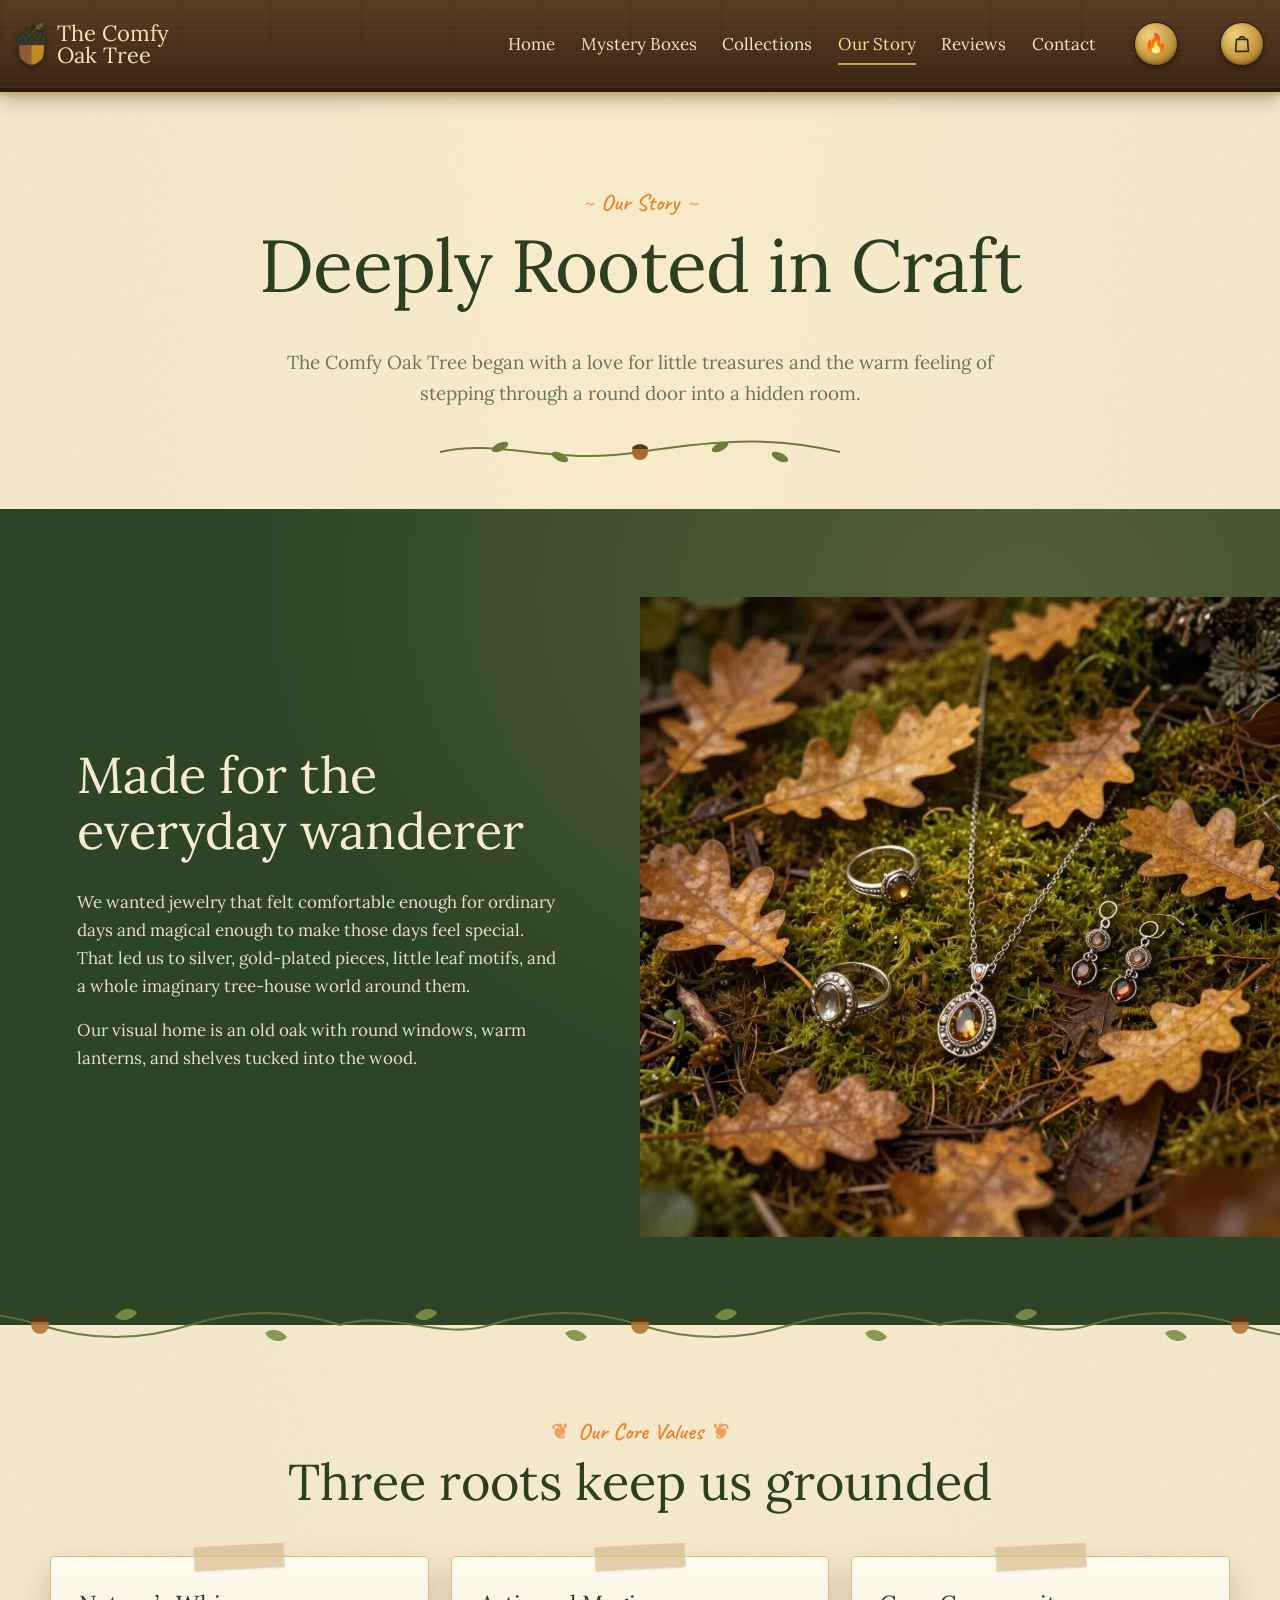
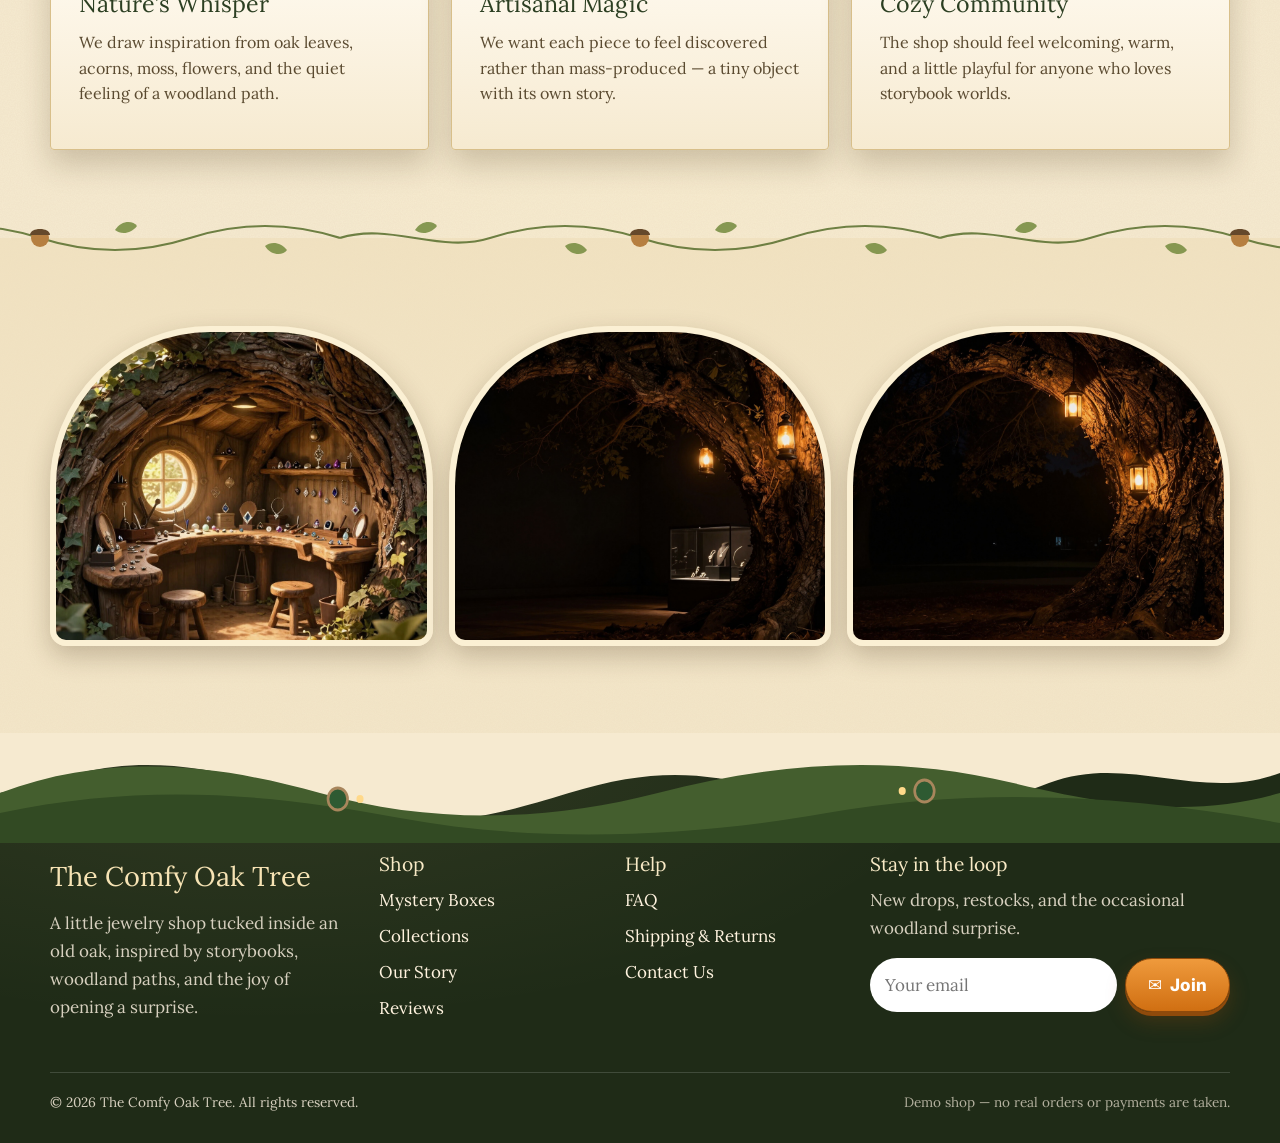
==== commit 89967a0d: "Add files via upload" ====
--- a/about.html
+++ b/about.html
@@ -14,21 +14,21 @@
 <link rel="apple-touch-icon" href="apple-touch-icon.png">
 <link rel="preconnect" href="https://fonts.googleapis.com">
 <link rel="preconnect" href="https://fonts.gstatic.com" crossorigin>
-<link rel="stylesheet" href="https://fonts.googleapis.com/css2?family=Inter:wght@400;500;600;700;800&family=Lora:ital,wght@0,400;0,500;0,600;0,700;1,400&display=swap">
+<link rel="stylesheet" href="https://fonts.googleapis.com/css2?family=Caveat:wght@500;600;700&family=IM+Fell+English:ital@0;1&family=Inter:wght@400;500;600;700;800&family=Lora:ital,wght@0,400;0,500;0,600;0,700;1,400&display=swap">
 <link rel="stylesheet" href="style.css">
+<link rel="stylesheet" href="cozy.css">
 </head>
 <body><a class="skip-link" href="#main">Skip to content</a>
 <header class="site-header"><div class="header-inner">
 <a href="index.html" class="logo" aria-label="The Comfy Oak Tree — home"><img class="logo-mark" src="logo-acorn.png" alt="" width="34" height="50"><span>The Comfy<br>Oak Tree</span></a>
 <nav class="main-nav" aria-label="Main"><a href="index.html">Home</a><a href="mystery-boxes.html">Mystery Boxes</a><a href="collections.html">Collections</a><a href="about.html" aria-current="page">Our Story</a><a href="reviews.html">Reviews</a><a href="contact.html">Contact</a></nav>
-<button class="cart-btn" type="button" data-cart-open aria-label="Open basket"><svg viewBox="0 0 24 24" width="22" height="22" aria-hidden="true" fill="none" stroke="currentColor" stroke-width="1.8" stroke-linecap="round" stroke-linejoin="round"><path d="M6 7h12l1 13H5L6 7Z"/><path d="M9 7a3 3 0 0 1 6 0"/></svg><span class="cart-count" data-cart-count hidden>0</span></button>
+<button class="hearth-btn" type="button" data-hearth aria-pressed="false" aria-label="Crackling fire sound" title="Light the hearth (sound)">🔥</button><button class="cart-btn" type="button" data-cart-open aria-label="Open basket"><svg viewBox="0 0 24 24" width="22" height="22" aria-hidden="true" fill="none" stroke="currentColor" stroke-width="1.8" stroke-linecap="round" stroke-linejoin="round"><path d="M6 7h12l1 13H5L6 7Z"/><path d="M9 7a3 3 0 0 1 6 0"/></svg><span class="cart-count" data-cart-count hidden>0</span></button>
 <button class="menu-toggle" type="button" aria-label="Open menu" aria-expanded="false"><span></span></button>
-</div></header><main id="main"><section class="page-hero"><div class="container"><div class="eyebrow">Our Story</div><h1>Deeply Rooted in Craft</h1><p>The Comfy Oak Tree began with a love for little treasures and the warm feeling of stepping through a round door into a hidden room.</p></div></section>
-<section class="section green"><div class="split"><div class="split-copy"><h2>Made for the everyday wanderer</h2><p style="color:#e6deca">We wanted jewelry that felt comfortable enough for ordinary days and magical enough to make those days feel special. That led us to silver, gold-plated pieces, little leaf motifs, and a whole imaginary tree-house world around them.</p><p style="color:#e6deca">Our visual home is an old oak with round windows, warm lanterns, and shelves tucked into the wood.</p></div><div class="split-media"><img src="8.jpg" alt="Jewelry among autumn oak leaves and moss" loading="lazy"></div></div></section>
-<section class="section"><div class="container"><div class="section-head"><div class="eyebrow">Our Core Values</div><h2>Three roots keep us grounded</h2></div><div class="review-grid"><article class="review-card"><h3>Nature’s Whisper</h3><p>We draw inspiration from oak leaves, acorns, moss, flowers, and the quiet feeling of a woodland path.</p></article><article class="review-card"><h3>Artisanal Magic</h3><p>We want each piece to feel discovered rather than mass-produced — a tiny object with its own story.</p></article><article class="review-card"><h3>Cozy Community</h3><p>The shop should feel welcoming, warm, and a little playful for anyone who loves storybook worlds.</p></article></div></div></section><section class="section alt"><div class="container"><div class="gallery"><img src="23.jpg" alt="Jewelry workshop inside the tree"><img src="tree-shop-night.jpg" alt="Warm lanterns around the tree at night"><img src="tree-storefront-night.jpg" alt="Jewelry display glowing beside the tree"></div></div></section></main><footer class="site-footer"><div class="container footer-inner"><div><div class="footer-logo">The Comfy Oak Tree</div><p style="color:#d7d0bf">A little jewelry shop tucked inside an old oak, inspired by storybooks, woodland paths, and the joy of opening a surprise.</p></div><div><h4>Shop</h4><ul class="footer-links"><li><a href="mystery-boxes.html">Mystery Boxes</a></li><li><a href="collections.html">Collections</a></li><li><a href="about.html">Our Story</a></li><li><a href="reviews.html">Reviews</a></li></ul></div><div><h4>Help</h4><ul class="footer-links"><li><a href="faq.html">FAQ</a></li><li><a href="shipping-returns.html">Shipping &amp; Returns</a></li><li><a href="contact.html">Contact Us</a></li></ul></div><div><h4>Stay in the loop</h4><p style="color:#d7d0bf">New drops, restocks, and the occasional woodland surprise.</p><form class="newsletter" data-form="newsletter" novalidate><input type="email" name="email" placeholder="Your email" aria-label="Your email" required autocomplete="email"><button class="btn btn-primary" type="submit">Join</button></form><p class="form-status" data-form-status role="status" aria-live="polite"></p></div></div><div class="container footer-bottom"><span>© <span data-year>2026</span> The Comfy Oak Tree. All rights reserved.</span><span class="demo-flag">Demo shop — no real orders or payments are taken.</span></div></footer>
+</div></header><main id="main"><section class="page-hero"><div class="container"><div class="eyebrow">Our Story</div><h1>Deeply Rooted in Craft</h1><p>The Comfy Oak Tree began with a love for little treasures and the warm feeling of stepping through a round door into a hidden room.</p></div></section><section class="section green"><div class="split"><div class="split-copy"><h2>Made for the everyday wanderer</h2><p style="color:#e6deca">We wanted jewelry that felt comfortable enough for ordinary days and magical enough to make those days feel special. That led us to silver, gold-plated pieces, little leaf motifs, and a whole imaginary tree-house world around them.</p><p style="color:#e6deca">Our visual home is an old oak with round windows, warm lanterns, and shelves tucked into the wood.</p></div><div class="split-media"><img src="8.jpg" alt="Jewelry among autumn oak leaves and moss" loading="lazy"></div></div></section><div class="vine" aria-hidden="true"></div><section class="section about-values"><div class="container"><div class="section-head"><div class="eyebrow">Our Core Values</div><h2>Three roots keep us grounded</h2></div><div class="review-grid"><article class="review-card"><h3>Nature’s Whisper</h3><p>We draw inspiration from oak leaves, acorns, moss, flowers, and the quiet feeling of a woodland path.</p></article><article class="review-card"><h3>Artisanal Magic</h3><p>We want each piece to feel discovered rather than mass-produced — a tiny object with its own story.</p></article><article class="review-card"><h3>Cozy Community</h3><p>The shop should feel welcoming, warm, and a little playful for anyone who loves storybook worlds.</p></article></div></div></section><div class="vine" aria-hidden="true"></div><section class="section alt"><div class="container"><div class="gallery"><img src="23.jpg" alt="Jewelry workshop inside the tree"><img src="tree-shop-night.jpg" alt="Warm lanterns around the tree at night"><img src="tree-storefront-night.jpg" alt="Jewelry display glowing beside the tree"></div></div></section></main><footer class="site-footer"><div class="container footer-inner"><div><div class="footer-logo">The Comfy Oak Tree</div><p style="color:#d7d0bf">A little jewelry shop tucked inside an old oak, inspired by storybooks, woodland paths, and the joy of opening a surprise.</p></div><div><h4>Shop</h4><ul class="footer-links"><li><a href="mystery-boxes.html">Mystery Boxes</a></li><li><a href="collections.html">Collections</a></li><li><a href="about.html">Our Story</a></li><li><a href="reviews.html">Reviews</a></li></ul></div><div><h4>Help</h4><ul class="footer-links"><li><a href="faq.html">FAQ</a></li><li><a href="shipping-returns.html">Shipping &amp; Returns</a></li><li><a href="contact.html">Contact Us</a></li></ul></div><div><h4>Stay in the loop</h4><p style="color:#d7d0bf">New drops, restocks, and the occasional woodland surprise.</p><form class="newsletter" data-form="newsletter" novalidate><input type="email" name="email" placeholder="Your email" aria-label="Your email" required autocomplete="email"><button class="btn btn-primary" type="submit">Join</button></form><p class="form-status" data-form-status role="status" aria-live="polite"></p></div></div><div class="container footer-bottom"><span>© <span data-year>2026</span> The Comfy Oak Tree. All rights reserved.</span><span class="demo-flag">Demo shop — no real orders or payments are taken.</span></div></footer>
 <div class="cart-overlay" data-cart-overlay hidden></div>
 <aside class="cart-drawer" data-cart-drawer aria-label="Your basket" aria-hidden="true" tabindex="-1"><div class="cart-head"><h2>Your basket</h2><button class="cart-close" type="button" data-cart-close aria-label="Close basket">×</button></div><div class="cart-ship" data-cart-ship></div><div class="cart-items" data-cart-items></div><div class="cart-foot"><div class="cart-total"><span>Subtotal</span><strong data-cart-subtotal>£0.00</strong></div><a class="btn btn-primary btn-block" href="checkout.html" data-cart-checkout>Checkout</a><button class="btn btn-secondary btn-block" type="button" data-cart-close>Continue shopping</button></div></aside>
 <div class="toast" data-toast role="status" aria-live="polite"></div>
 <script src="script.js"></script>
+<script src="cozy.js"></script>
 </body>
 </html>
--- a/cozy.css
+++ b/cozy.css
@@ -0,0 +1,232 @@
+/* =====================================================================
+   The Comfy Oak Tree — COZY HILLSIDE THEME
+   Storybook layer on top of style.css: parchment, wood, round doors,
+   lantern light, fireflies, hearth.
+   ===================================================================== */
+:root{
+  --parchment:#f6ead0;
+  --parchment-2:#efdfbc;
+  --walnut:#3b2716;
+  --walnut-2:#5a3b22;
+  --door:#2f5a32;
+  --door-2:#3f7442;
+  --brass:#c9a24a;
+  --ember:#e9822a;
+  --hearth:#24170e;
+  --display:"IM Fell English","Lora",Georgia,serif;
+  --hand:"Caveat","Lora",cursive;
+  --serif:"Lora",Georgia,serif;
+  --sans:"Lora",Georgia,serif;
+  --radius:22px;
+}
+body{
+  font-family:var(--serif);
+  background-color:var(--parchment);
+  background-image:
+    radial-gradient(ellipse at 50% 0%,rgba(255,240,200,.55),transparent 60%),
+    url("data:image/svg+xml,%3Csvg xmlns='http://www.w3.org/2000/svg' width='220' height='220'%3E%3Cfilter id='n'%3E%3CfeTurbulence type='fractalNoise' baseFrequency='.85' numOctaves='3' stitchTiles='stitch'/%3E%3CfeColorMatrix values='0 0 0 0 .45 0 0 0 0 .33 0 0 0 0 .18 0 0 0 .09 0'/%3E%3C/filter%3E%3Crect width='100%25' height='100%25' filter='url(%23n)'/%3E%3C/svg%3E");
+}
+h1,h2,h3{font-family:var(--display);font-weight:400;letter-spacing:0;color:#2c3f22}
+h1{letter-spacing:-.01em}
+h3{font-size:1.45rem}
+.btn,.cart-btn,.badge,.pill,.price,.compare-name,.field label,.pref,.cart-total,.radio,.ship-options legend,.summary-row,.toast,.chip-nav a,.qty,.remove{font-family:"Inter",system-ui,sans-serif}
+.eyebrow{font-family:var(--hand);text-transform:none;letter-spacing:0;font-weight:600;font-size:1.45rem;color:var(--ember);margin-bottom:2px}
+.eyebrow::before,.eyebrow::after{content:"~";margin:0 .35em;opacity:.7}
+.section-head .eyebrow::before{content:"❦";margin-right:.4em;font-size:.9em}
+.section-head .eyebrow::after{content:"❦";margin-left:.4em;font-size:.9em;display:inline-block;transform:scaleX(-1)}
+
+/* ---------- Sections: parchment / moss / hearth ---------- */
+.section,.page-hero{background:transparent}
+.section.alt{background:linear-gradient(180deg,rgba(239,223,188,.75),rgba(239,223,188,.35))}
+.section.green{background:#2e4426 radial-gradient(ellipse at 80% 10%,rgba(255,214,140,.18),transparent 55%);color:#f6ead0}
+.page-hero{position:relative;padding-bottom:40px}
+.page-hero h1{font-size:clamp(2.6rem,6vw,4.6rem)}
+.page-hero::after{content:"";display:block;width:min(420px,80%);height:34px;margin:26px auto 0;background:url("data:image/svg+xml,%3Csvg xmlns='http://www.w3.org/2000/svg' viewBox='0 0 420 34'%3E%3Cpath d='M10 17c60-14 110 14 200 0s140-14 200 0' fill='none' stroke='%236b7f3a' stroke-width='2'/%3E%3Cg fill='%236b7f3a'%3E%3Cellipse cx='70' cy='12' rx='9' ry='4' transform='rotate(-25 70 12)'/%3E%3Cellipse cx='130' cy='22' rx='9' ry='4' transform='rotate(25 130 22)'/%3E%3Cellipse cx='290' cy='12' rx='9' ry='4' transform='rotate(-25 290 12)'/%3E%3Cellipse cx='350' cy='22' rx='9' ry='4' transform='rotate(25 350 22)'/%3E%3C/g%3E%3Ccircle cx='210' cy='17' r='8' fill='%23a86a2c'/%3E%3Cpath d='M202 14h16c0-6-16-6-16 0z' fill='%235a3b22'/%3E%3C/svg%3E") center/contain no-repeat}
+
+/* Vine divider between sections */
+.vine{height:46px;margin:-23px 0;position:relative;z-index:3;pointer-events:none;background:url("data:image/svg+xml,%3Csvg xmlns='http://www.w3.org/2000/svg' viewBox='0 0 600 46'%3E%3Cpath d='M0 23c50-16 100 16 150 0s100-16 150 0 100 16 150 0 100-16 150 0' fill='none' stroke='%235f7434' stroke-width='2.2'/%3E%3Cg fill='%237a8f44'%3E%3Cpath d='M75 15c6-10 18-10 22-4-6 8-16 9-22 4z'/%3E%3Cpath d='M225 31c6 10 18 10 22 4-6-8-16-9-22-4z'/%3E%3Cpath d='M375 15c6-10 18-10 22-4-6 8-16 9-22 4z'/%3E%3Cpath d='M525 31c6 10 18 10 22 4-6-8-16-9-22-4z'/%3E%3C/g%3E%3Cg%3E%3Ccircle cx='300' cy='23' r='9' fill='%23b07432'/%3E%3Cpath d='M290 20h20c0-8-20-8-20 0z' fill='%23553719'/%3E%3C/g%3E%3C/svg%3E") center/600px 46px repeat-x;opacity:.9}
+
+/* ---------- Header: wooden beam ---------- */
+.site-header{
+  background:
+    repeating-linear-gradient(90deg,rgba(0,0,0,.05) 0 2px,transparent 2px 90px),
+    repeating-linear-gradient(0deg,rgba(255,255,255,.025) 0 1px,transparent 1px 7px),
+    linear-gradient(180deg,#5a3b22,#3b2716);
+  border-bottom:4px solid #2a1b0e;box-shadow:0 6px 18px rgba(40,25,10,.35);backdrop-filter:none}
+.site-header::after{content:"";position:absolute;left:0;right:0;bottom:-10px;height:6px;background:linear-gradient(180deg,rgba(201,162,74,.55),transparent)}
+.logo{color:#f6e3b4;font-family:var(--display);font-weight:400;font-size:22px}
+.logo-mark{filter:drop-shadow(0 2px 3px rgba(0,0,0,.35))}
+.main-nav a{color:#f3e2bd;font-family:var(--display);font-size:17px}
+.main-nav a::after{background:var(--brass);height:2px}
+.main-nav a[aria-current="page"]{color:#ffd98a}
+.cart-btn,.hearth-btn,.menu-toggle{background:radial-gradient(circle at 35% 30%,#f0d27c,#b98b30 70%,#7d5a18);border:1px solid #2a1b0e;color:#3b2716;border-radius:50%;width:44px;height:44px;box-shadow:inset 0 -2px 4px rgba(0,0,0,.3),0 2px 5px rgba(0,0,0,.35)}
+.menu-toggle span,.menu-toggle span::before,.menu-toggle span::after{background:#3b2716}
+.cart-btn:hover,.hearth-btn:hover{filter:brightness(1.1);background:radial-gradient(circle at 35% 30%,#f7de95,#c99a3a 70%,#86621d)}
+.hearth-btn{margin-left:14px;display:inline-grid;place-items:center;cursor:pointer;font-size:19px;padding:0}
+.hearth-btn[aria-pressed="true"]{box-shadow:0 0 0 3px rgba(233,130,42,.55),0 0 22px rgba(233,130,42,.8)}
+.cart-count{border-color:#3b2716;background:#b63a1d}
+@media (max-width:860px){
+  .main-nav{background:linear-gradient(180deg,#4a3019,#3b2716);border-color:#2a1b0e}
+  .main-nav a{border-bottom-color:rgba(243,226,189,.15)}
+  .hearth-btn{margin-left:auto}.cart-btn{margin-left:10px}
+}
+
+/* ---------- Hero: lantern glow + fireflies ---------- */
+.hero{background-image:url("tree-door.jpg")}
+.hero::after{background:
+  radial-gradient(ellipse at 62% 62%,rgba(255,196,110,.28),transparent 38%),
+  linear-gradient(90deg,rgba(30,22,10,.45) 0%,rgba(30,22,10,.08) 55%,rgba(30,22,10,.18) 100%),
+  linear-gradient(0deg,rgba(30,20,8,.35),transparent 40%)}
+.hero-running-text{background:linear-gradient(180deg,#f3e2b8,#e7d19c);color:#4b3219;font-family:var(--display);letter-spacing:.14em;border-bottom:1px solid #b8955a}
+.hero-card{background:
+  url("data:image/svg+xml,%3Csvg xmlns='http://www.w3.org/2000/svg' width='160' height='160'%3E%3Cfilter id='n'%3E%3CfeTurbulence baseFrequency='.9' numOctaves='2'/%3E%3CfeColorMatrix values='0 0 0 0 .5 0 0 0 0 .38 0 0 0 0 .2 0 0 0 .08 0'/%3E%3C/filter%3E%3Crect width='100%25' height='100%25' filter='url(%23n)'/%3E%3C/svg%3E"),
+  linear-gradient(160deg,#fbf0d4,#f1dfb3);
+  border:1px solid #c9a86a;border-radius:6px 6px 6px 6px;box-shadow:0 30px 60px rgba(20,12,4,.45),inset 0 0 40px rgba(160,110,40,.18);position:relative;backdrop-filter:none}
+.hero-card::before{content:"";position:absolute;top:-16px;right:34px;width:54px;height:54px;border-radius:50%;
+  background:radial-gradient(circle at 38% 35%,#d0563a,#9e2c17 60%,#6e1b0c);box-shadow:0 4px 8px rgba(0,0,0,.35),inset 0 0 0 5px rgba(0,0,0,.08)}
+.hero-card::after{content:"❦";position:absolute;top:-6px;right:50px;font-size:24px;color:#f3c3a3;opacity:.85}
+.hero-card h1{font-family:var(--display);font-weight:400}
+.fireflies{position:absolute;inset:0;z-index:1;pointer-events:none;overflow:hidden}
+.fireflies i{position:absolute;width:6px;height:6px;border-radius:50%;background:#ffe9a3;box-shadow:0 0 10px 4px rgba(255,220,120,.75);opacity:0;animation:fly var(--d,9s) ease-in-out infinite,glow 2.6s ease-in-out infinite;animation-delay:var(--l,0s),var(--l,0s)}
+@keyframes fly{0%{transform:translate(0,0)}25%{transform:translate(30px,-40px)}50%{transform:translate(-20px,-80px)}75%{transform:translate(25px,-50px)}100%{transform:translate(0,0)}}
+@keyframes glow{0%,100%{opacity:0}40%,60%{opacity:.95}}
+
+/* ---------- Buttons ---------- */
+.btn{border-radius:999px;letter-spacing:.01em}
+.btn-primary{background:linear-gradient(180deg,#ef9a3c,#d06f12);box-shadow:0 4px 0 #8f4a0b,0 10px 20px rgba(160,80,10,.25);border:1px solid #8f4a0b}
+.btn-primary:hover{transform:translateY(-1px);box-shadow:0 5px 0 #8f4a0b,0 14px 24px rgba(160,80,10,.3)}
+.btn-primary:active{transform:translateY(3px);box-shadow:0 1px 0 #8f4a0b}
+.btn-secondary{border:2px solid #a87b3c;color:#3b2716;background:rgba(255,248,230,.6)}
+.btn-light{background:#fbf0d4;border:1px solid #d9bf87;color:#2c3f22;box-shadow:0 4px 0 #b8955a}
+
+/* ---------- Round doors (mystery boxes) ---------- */
+.door-frame{position:relative;aspect-ratio:1/1;border-radius:50%;overflow:hidden;perspective:900px;
+  box-shadow:0 0 0 10px #8b6a46,0 0 0 13px #5d4329,0 0 0 16px #a8865c,0 16px 32px rgba(40,25,10,.35);margin:16px 16px 34px;background:#2a1b0e}
+.door-frame img{width:100%;height:100%;object-fit:cover;aspect-ratio:auto;border-radius:0;margin:0}
+.door{position:absolute;inset:0;border-radius:50%;transform-origin:4% 50%;transition:transform 1.1s cubic-bezier(.6,.05,.3,1);z-index:2;
+  background:
+    radial-gradient(circle at 50% 50%,transparent 58%,rgba(0,0,0,.18) 59%,transparent 61%),
+    repeating-linear-gradient(90deg,rgba(0,0,0,.22) 0 2px,transparent 2px 16.6%),
+    linear-gradient(90deg,#2b5530,#3e7243 30%,#356338 70%,#28502c);
+  box-shadow:inset 0 0 30px rgba(0,0,0,.45)}
+.door::before{content:"";position:absolute;left:50%;top:50%;width:26px;height:26px;margin:-13px;border-radius:50%;
+  background:radial-gradient(circle at 35% 30%,#ffe39a,#c99a3a 55%,#7a5716);box-shadow:0 3px 6px rgba(0,0,0,.5)}
+.door::after{content:"";position:absolute;left:12%;right:12%;top:50%;height:3px;margin-top:-1px;background:rgba(0,0,0,.18)}
+.tier-card:hover .door,.tier-card:focus-within .door,.door-frame.is-open .door,.tier-feature:hover .door{transform:rotateY(-108deg)}
+.tier-card{background:linear-gradient(180deg,#f3e3bf,#ead4a4);border:1px solid #cfae73;border-radius:24px;padding:12px 14px 20px;text-align:center}
+.tier-card.featured{background:linear-gradient(180deg,#6b4527,#4e311b);border-color:#3b2716}
+.tier-card .door-frame{margin:18px auto 30px;width:78%}
+.tier-card h3{font-size:1.7rem}
+.tier-price{font-family:var(--display);font-size:2rem;font-weight:400}
+.tier-feature .door-frame{border-radius:50% 50% 18px 18px / 42% 42% 18px 18px;aspect-ratio:4/3.4;margin:16px}
+.tier-feature .door-frame .door{border-radius:inherit;transform-origin:3% 50%}
+.door-hint{font-family:var(--hand);font-size:1.25rem;color:var(--ember);display:block;margin-top:-18px;margin-bottom:6px}
+.tier-card.featured .door-hint{color:#ffd28a}
+
+/* ---------- Cards: arched windows ---------- */
+.category-card{border-radius:200px 200px 22px 22px;border:1px solid #cfae73;background:linear-gradient(180deg,#fbf0d4,#f1dfb3);padding:12px}
+.category-card img{border-radius:190px 190px 12px 12px;aspect-ratio:4/3.6;box-shadow:inset 0 0 0 1px rgba(0,0,0,.1)}
+.category-copy h3{font-size:1.6rem}
+.product-card{border-radius:180px 180px 20px 20px;border:1px solid #cfae73;background:linear-gradient(180deg,#fdf5df,#f3e4c0);padding:10px}
+.product-card .product-media{border-radius:170px 170px 12px 12px;overflow:hidden}
+.product-card .badge{top:auto;bottom:12px;left:50%;transform:translateX(-50%);background:#3b2716;white-space:nowrap}
+.product-info{text-align:center}
+.product-info h3{font-size:1.45rem}
+.product-row{flex-direction:column;gap:8px}
+.price{color:#a45a12;font-size:1.25rem}
+.gallery img{border-radius:160px 160px 16px 16px;border:6px solid #fbf0d4;box-shadow:0 10px 26px rgba(60,40,15,.25)}
+.gallery img.tall{border-radius:200px 200px 16px 16px}
+.split-media img{border-radius:0}
+.showcase-images img{border-radius:180px 180px 16px 16px;border:6px solid #fbf0d4}
+.showcase-images img:last-child{border-radius:50%;aspect-ratio:1;min-height:0;height:auto;align-self:center}
+.tier-feature-media img{border-radius:0}
+.badge{font-family:"Inter",sans-serif}
+
+/* ---------- Map ---------- */
+.map-wrap{position:relative;max-width:1060px;margin:0 auto;border-radius:10px;padding:14px;
+  background:linear-gradient(135deg,#ecd9ad,#f5e7c4 45%,#e5cf9d);box-shadow:0 22px 50px rgba(60,40,15,.3),inset 0 0 60px rgba(140,95,35,.35);border:1px solid #c49e5e;transform:rotate(-.4deg)}
+.map-wrap svg{display:block;width:100%;height:auto}
+.map-pin{cursor:pointer}
+.map-pin circle.halo{transition:r .25s,opacity .25s;opacity:.0}
+.map-pin:hover circle.halo,.map-pin:focus circle.halo{opacity:.35}
+.map-pin text{font-family:"IM Fell English",Georgia,serif}
+.map-pin:hover text.lbl,.map-pin:focus text.lbl{fill:#b4501a}
+.map-pin:focus{outline:none}
+.map-note{font-family:var(--hand);text-align:center;font-size:1.35rem;color:#6e5a3a;margin-top:18px}
+
+/* ---------- Hearth ---------- */
+.hearth{position:relative;background:#24170e radial-gradient(ellipse at 30% 70%,rgba(233,130,42,.35),transparent 55%);color:#f6e3b4;overflow:hidden}
+.hearth::before{content:"";position:absolute;inset:0;background:radial-gradient(ellipse at 30% 75%,rgba(255,170,70,.28),transparent 45%);animation:flicker 3.2s infinite;pointer-events:none}
+@keyframes flicker{0%,100%{opacity:.75}20%{opacity:1}35%{opacity:.6}55%{opacity:.95}70%{opacity:.7}85%{opacity:1}}
+.hearth h2{color:#ffe1a6}.hearth p{color:#e6d3ad}
+.hearth .eyebrow{color:#ffb35c}
+.hearth-grid{position:relative;display:grid;grid-template-columns:1fr 1.05fr;gap:50px;align-items:center}
+.hearth-window{border-radius:50%;aspect-ratio:1;overflow:hidden;box-shadow:0 0 0 12px #5a3b22,0 0 0 16px #2a1b0e,0 0 60px 20px rgba(255,160,60,.35);max-width:460px;margin:auto}
+.hearth-window img{width:100%;height:100%;object-fit:cover}
+.cozy-list{list-style:none;padding:0;margin:20px 0 28px;display:grid;gap:10px}
+.cozy-list li{display:flex;gap:12px;align-items:center;font-size:1.05rem;color:#f0dfba}
+.cozy-list b{font-size:1.4rem;width:34px;text-align:center}
+.hearth .btn-light{background:#f6e3b4}
+
+/* ---------- Reviews as letters ---------- */
+.review-card{background:linear-gradient(180deg,#fffaf0,#f6ead0);color:#3b2716;border:1px solid #d8bf8a;border-radius:4px;
+  box-shadow:0 14px 30px rgba(60,40,15,.22);transform:rotate(-1.2deg);position:relative;padding:34px 28px 26px}
+.review-card:nth-child(2){transform:rotate(1deg)}
+.review-card:nth-child(3){transform:rotate(-.6deg)}
+.review-card::before{content:"";position:absolute;top:-12px;left:50%;width:90px;height:24px;margin-left:-45px;background:rgba(214,190,140,.7);transform:rotate(-3deg);box-shadow:0 1px 2px rgba(0,0,0,.1)}
+.review-card h3{color:#2c3f22}
+.review-card p{color:#5a4a30;font-family:var(--hand);font-size:1.45rem;line-height:1.35}
+.review-card p strong{font-family:var(--display);font-size:1rem;color:#7a5a2c}
+.review-card .stars{color:#d08a1a}
+.about-values .review-card p{font-family:var(--serif);font-size:1rem;line-height:1.6}
+
+/* ---------- Letter-style forms ---------- */
+.form-panel{background:
+  repeating-linear-gradient(180deg,transparent 0 33px,rgba(130,160,190,.25) 33px 34px),
+  linear-gradient(180deg,#fffaf0,#f8eed6);border:1px solid #d8bf8a;border-radius:6px;box-shadow:0 18px 40px rgba(60,40,15,.22);position:relative}
+.form-panel::before{content:"";position:absolute;top:0;bottom:0;left:26px;width:1px;background:rgba(200,80,60,.35)}
+.form-panel h2{font-family:var(--hand);font-weight:700;font-size:2.6rem;color:#3b2716}
+.contact-panel{background:linear-gradient(180deg,#f3e3bf,#ead4a4);border:1px solid #cfae73}
+.field input,.field textarea,.field select{background:rgba(255,253,245,.85);border-color:#c8ad7a;font-family:var(--serif)}
+.field textarea{font-family:var(--hand);font-size:1.35rem;line-height:1.3}
+button[type="submit"].btn-primary::before{content:"✉";margin-right:8px}
+
+/* ---------- FAQ / policy ---------- */
+.faq-item summary{font-family:var(--display);font-weight:400;font-size:1.4rem}
+.policy-card{background:linear-gradient(180deg,#fffaf0,#f3e4c0);border-color:#d8bf8a}
+.step{background:linear-gradient(180deg,#f3e3bf,#ead4a4);border-color:#cfae73;border-radius:160px 160px 20px 20px;padding-top:40px}
+.compare-card{background:linear-gradient(180deg,#fdf5df,#f1dfb3);border-color:#cfae73;border-radius:120px 120px 16px 16px;padding-top:26px}
+.compare-price{font-family:var(--display);font-weight:400}
+.box-price .price{font-family:var(--display);font-weight:400}
+.cart-drawer{background:linear-gradient(180deg,#fbf0d4,#f3e4c0)}
+.cart-head{background:linear-gradient(180deg,#5a3b22,#3b2716);color:#f6e3b4;border-bottom-color:#2a1b0e}
+.cart-head h2{color:#f6e3b4;font-family:var(--display);font-weight:400}
+.cart-close{color:#f6e3b4}
+.summary{background:linear-gradient(180deg,#fffaf0,#f3e4c0);border:1px solid #d8bf8a}
+.checkout-empty,.order-done{background:linear-gradient(180deg,#fffaf0,#f3e4c0);border-color:#d8bf8a}
+.done-icon{background:radial-gradient(circle at 38% 35%,#d0563a,#9e2c17 60%,#6e1b0c);font-size:0}
+.done-icon::after{content:"❦";font-size:34px;color:#f6d0b4}
+
+/* ---------- Footer: rolling hills ---------- */
+.site-footer{position:relative;background:#1f2b17 radial-gradient(ellipse at 20% 0%,rgba(255,230,160,.08),transparent 50%);padding-top:120px;margin-top:0}
+.site-footer::before{content:"";position:absolute;left:0;right:0;top:-1px;height:110px;background:url("data:image/svg+xml,%3Csvg xmlns='http://www.w3.org/2000/svg' viewBox='0 0 1440 110' preserveAspectRatio='none'%3E%3Cpath d='M0 0h1440v40c-90 30-170-20-260 10s-150 50-260 20-170-40-280-10-170 40-270 10S180 20 90 40 0 60 0 60z' fill='%23f6ead0'/%3E%3Cpath d='M0 60c120-40 240-30 360 0s250 30 380 0 260-40 400-10 220 30 300 10v50H0z' fill='%23445e2e'/%3E%3Cpath d='M0 80c160-30 300-20 450 5s320 20 480-5 330-20 510 10v20H0z' fill='%23324a23'/%3E%3Cg fill='%232e5a32' stroke='%23a8865c' stroke-width='3'%3E%3Ccircle cx='380' cy='66' r='11'/%3E%3Ccircle cx='1040' cy='58' r='11'/%3E%3C/g%3E%3Cg fill='%23ffd98a'%3E%3Ccircle cx='405' cy='66' r='4'/%3E%3Ccircle cx='1015' cy='58' r='4'/%3E%3C/g%3E%3C/svg%3E") center top/100% 100% no-repeat}
+.footer-logo{font-family:var(--display);font-weight:400;font-size:1.7rem;color:#f6e3b4}
+.footer-inner h4{font-family:var(--display);font-weight:400;font-size:1.2rem}
+.site-footer .eyebrow{color:#ffb35c}
+
+@media (max-width:860px){
+  .hearth-grid{grid-template-columns:1fr}
+  .hearth-window{max-width:320px}
+  .tier-card .door-frame{width:70%}
+}
+@media (max-width:620px){
+  .eyebrow{font-size:1.25rem}
+  .review-card,.review-card:nth-child(2),.review-card:nth-child(3){transform:none}
+  .map-wrap{transform:none;padding:6px}
+  .site-footer{padding-top:90px}
+  .category-card,.product-card{border-radius:140px 140px 20px 20px}
+}
+@media (prefers-reduced-motion:reduce){
+  .fireflies,.hearth::before{display:none}
+  .door{transition:none}
+}
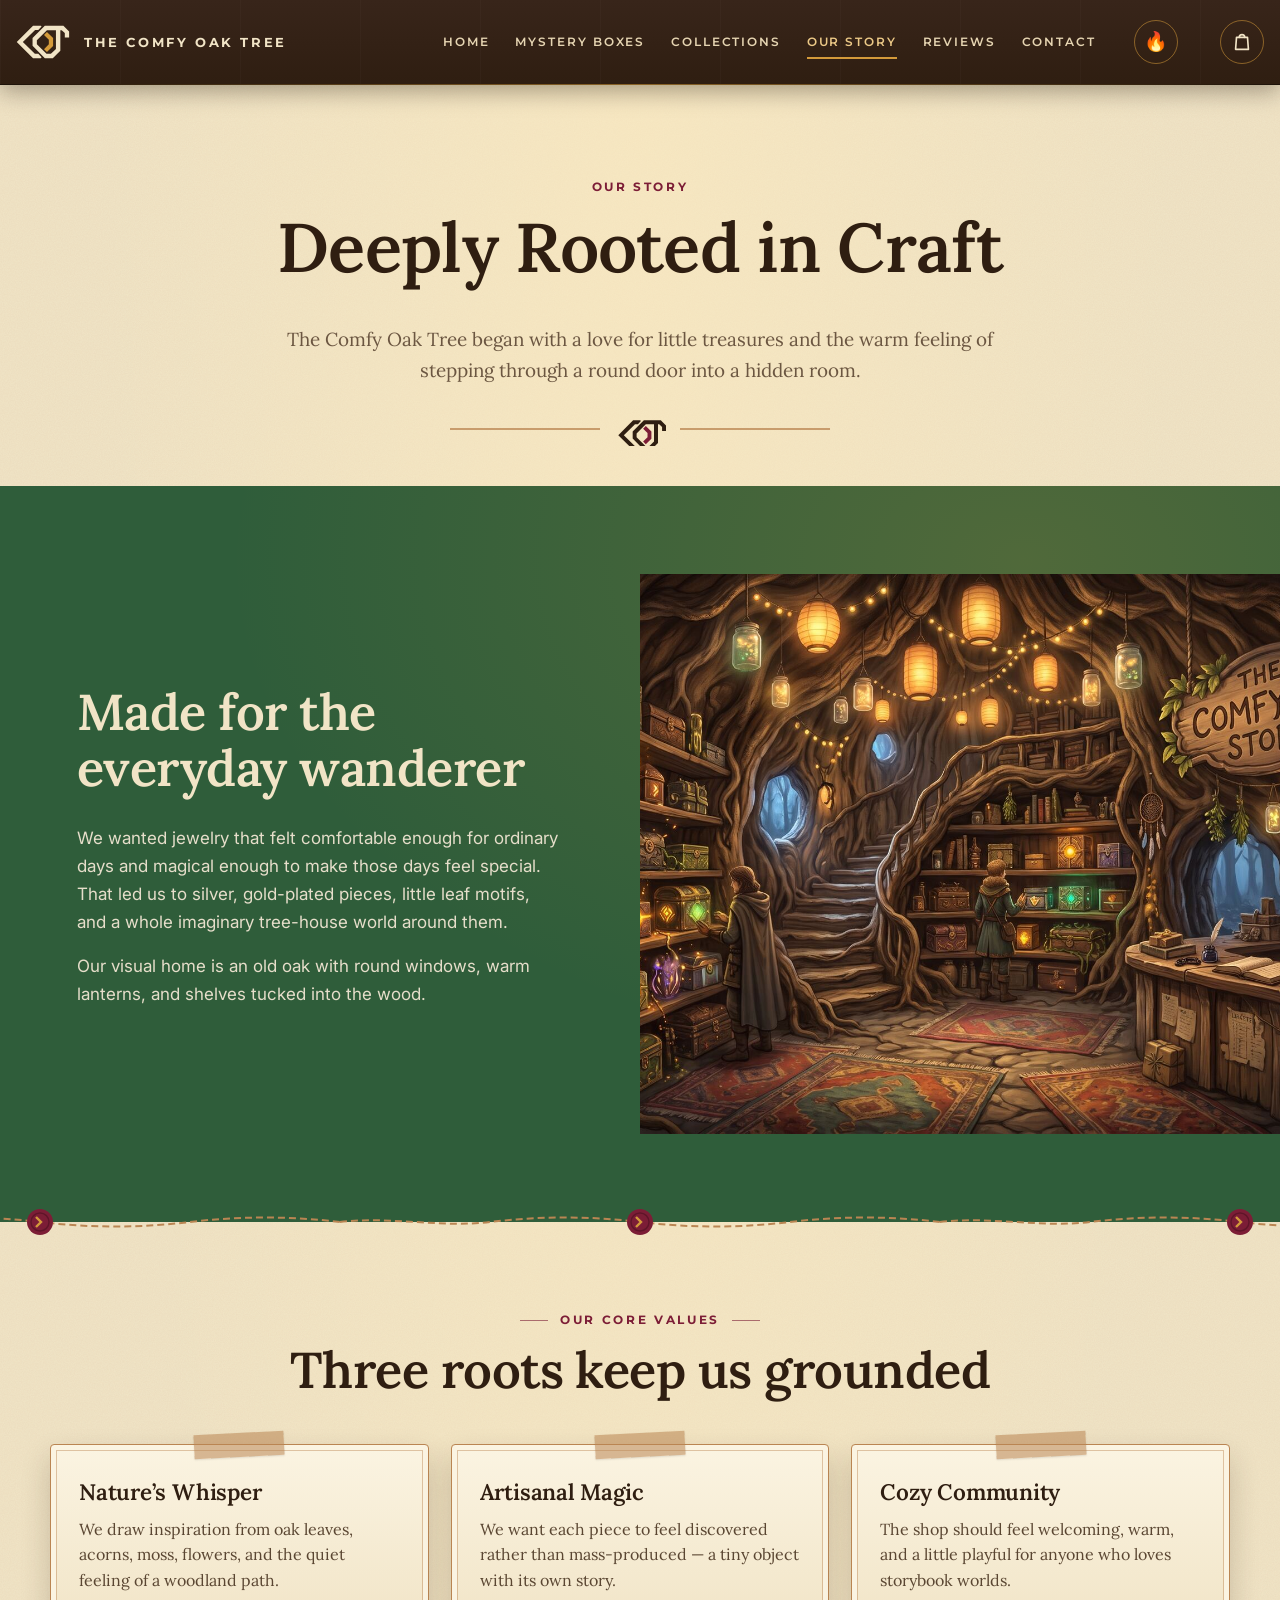
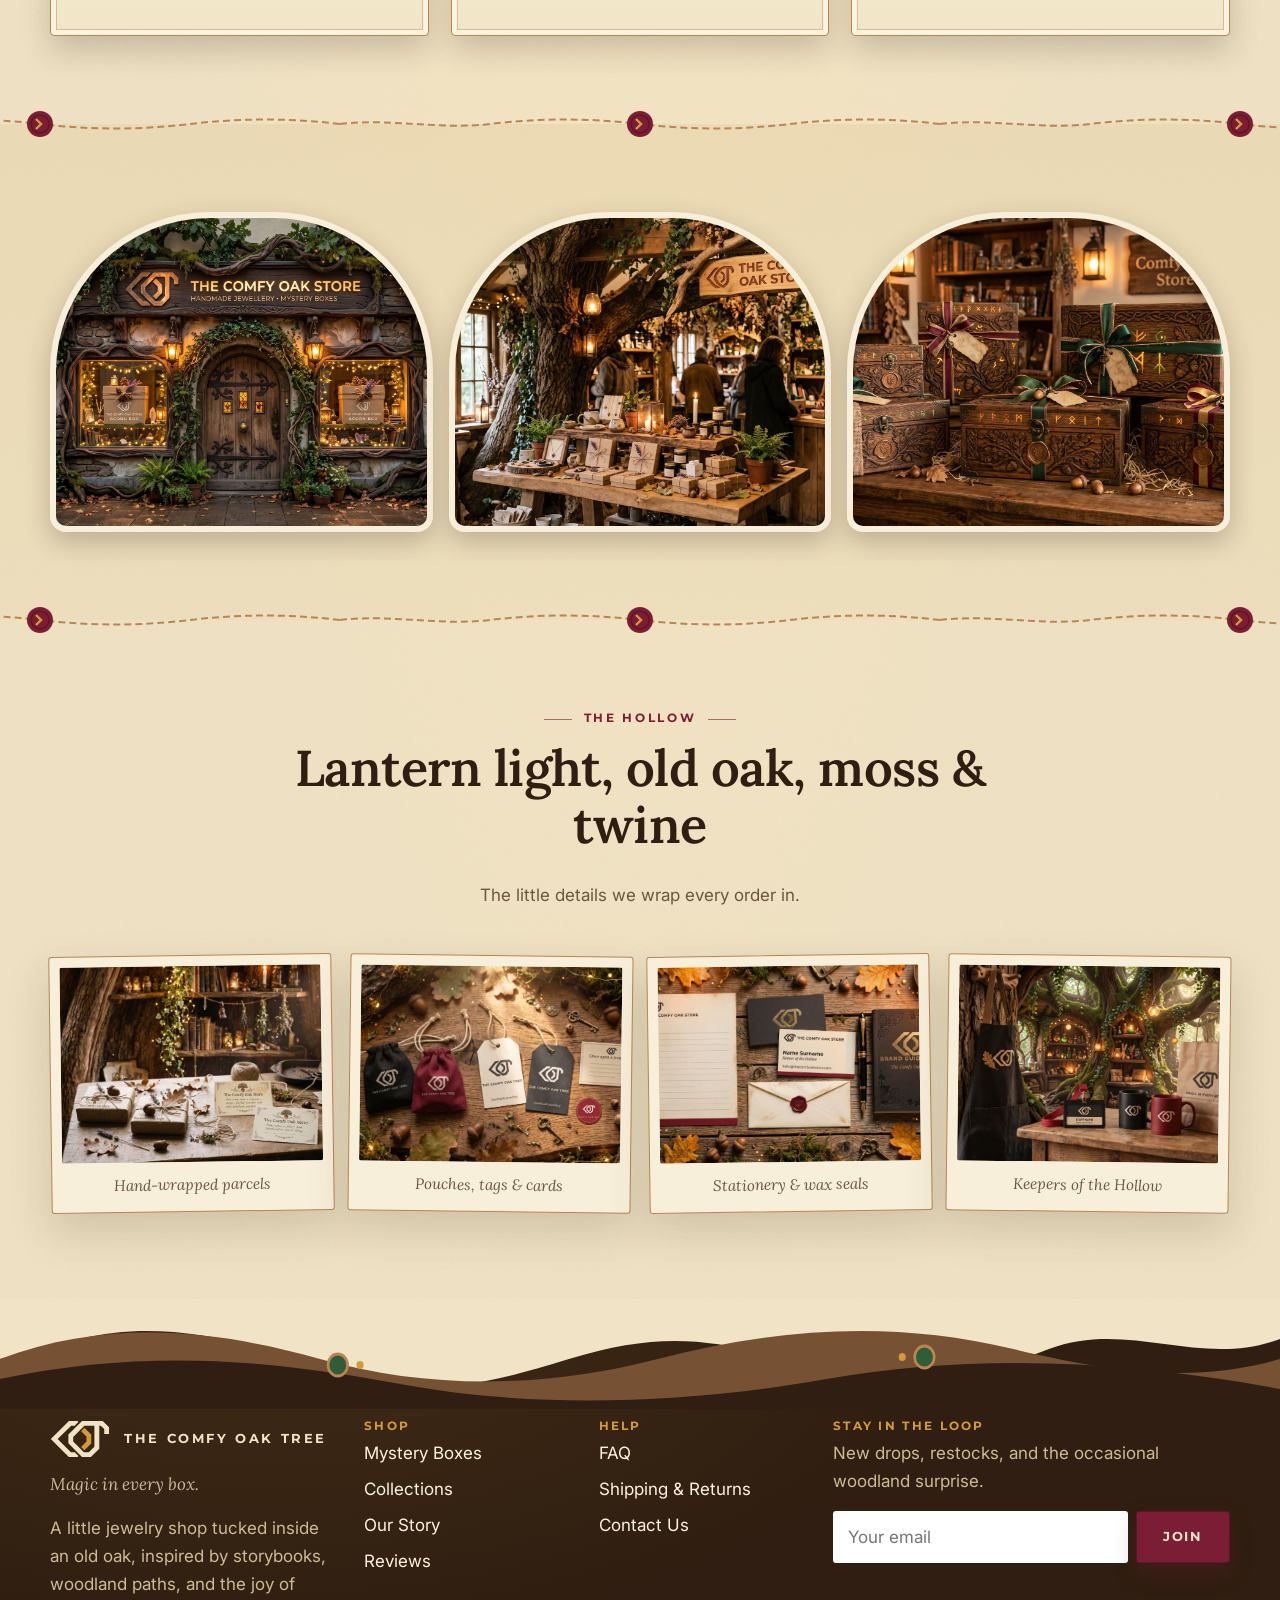
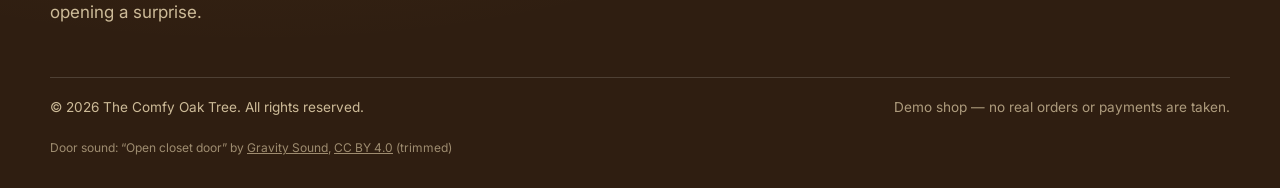
==== commit a2f15898: "Add files via upload" ====
--- a/about.html
+++ b/about.html
@@ -3,28 +3,29 @@
 <head>
 <meta charset="UTF-8">
 <meta name="viewport" content="width=device-width, initial-scale=1, viewport-fit=cover">
-<meta name="theme-color" content="#fbf3dc">
+<meta name="theme-color" content="#2F1E11">
 <meta name="format-detection" content="telephone=no">
 <title>Our Story – The Comfy Oak Tree</title>
 <meta name="description" content="How a love of little treasures and storybook woodlands became The Comfy Oak Tree.">
 <meta property="og:title" content="Our Story – The Comfy Oak Tree">
 <meta property="og:description" content="How a love of little treasures and storybook woodlands became The Comfy Oak Tree.">
-<meta property="og:image" content="tree-door.jpg">
+<meta property="og:image" content="hollow-storefront.jpg">
 <link rel="icon" type="image/png" href="favicon.png">
 <link rel="apple-touch-icon" href="apple-touch-icon.png">
 <link rel="preconnect" href="https://fonts.googleapis.com">
 <link rel="preconnect" href="https://fonts.gstatic.com" crossorigin>
-<link rel="stylesheet" href="https://fonts.googleapis.com/css2?family=Caveat:wght@500;600;700&family=IM+Fell+English:ital@0;1&family=Inter:wght@400;500;600;700;800&family=Lora:ital,wght@0,400;0,500;0,600;0,700;1,400&display=swap">
+<link rel="stylesheet" href="https://fonts.googleapis.com/css2?family=Inter:wght@400;500;600;700&family=Lora:ital,wght@0,400;0,500;0,600;0,700;1,400;1,500&family=Montserrat:wght@500;600;700&display=swap">
 <link rel="stylesheet" href="style.css">
 <link rel="stylesheet" href="cozy.css">
+<link rel="stylesheet" href="hollow.css">
 </head>
 <body><a class="skip-link" href="#main">Skip to content</a>
 <header class="site-header"><div class="header-inner">
-<a href="index.html" class="logo" aria-label="The Comfy Oak Tree — home"><img class="logo-mark" src="logo-acorn.png" alt="" width="34" height="50"><span>The Comfy<br>Oak Tree</span></a>
+<a href="index.html" class="logo" aria-label="The Comfy Oak Tree — home"><img class="logo-mark" src="logo-cot-light.svg" alt="" width="54" height="34"><span class="logo-word">The Comfy Oak Tree</span></a>
 <nav class="main-nav" aria-label="Main"><a href="index.html">Home</a><a href="mystery-boxes.html">Mystery Boxes</a><a href="collections.html">Collections</a><a href="about.html" aria-current="page">Our Story</a><a href="reviews.html">Reviews</a><a href="contact.html">Contact</a></nav>
 <button class="hearth-btn" type="button" data-hearth aria-pressed="false" aria-label="Crackling fire sound" title="Light the hearth (sound)">🔥</button><button class="cart-btn" type="button" data-cart-open aria-label="Open basket"><svg viewBox="0 0 24 24" width="22" height="22" aria-hidden="true" fill="none" stroke="currentColor" stroke-width="1.8" stroke-linecap="round" stroke-linejoin="round"><path d="M6 7h12l1 13H5L6 7Z"/><path d="M9 7a3 3 0 0 1 6 0"/></svg><span class="cart-count" data-cart-count hidden>0</span></button>
 <button class="menu-toggle" type="button" aria-label="Open menu" aria-expanded="false"><span></span></button>
-</div></header><main id="main"><section class="page-hero"><div class="container"><div class="eyebrow">Our Story</div><h1>Deeply Rooted in Craft</h1><p>The Comfy Oak Tree began with a love for little treasures and the warm feeling of stepping through a round door into a hidden room.</p></div></section><section class="section green"><div class="split"><div class="split-copy"><h2>Made for the everyday wanderer</h2><p style="color:#e6deca">We wanted jewelry that felt comfortable enough for ordinary days and magical enough to make those days feel special. That led us to silver, gold-plated pieces, little leaf motifs, and a whole imaginary tree-house world around them.</p><p style="color:#e6deca">Our visual home is an old oak with round windows, warm lanterns, and shelves tucked into the wood.</p></div><div class="split-media"><img src="8.jpg" alt="Jewelry among autumn oak leaves and moss" loading="lazy"></div></div></section><div class="vine" aria-hidden="true"></div><section class="section about-values"><div class="container"><div class="section-head"><div class="eyebrow">Our Core Values</div><h2>Three roots keep us grounded</h2></div><div class="review-grid"><article class="review-card"><h3>Nature’s Whisper</h3><p>We draw inspiration from oak leaves, acorns, moss, flowers, and the quiet feeling of a woodland path.</p></article><article class="review-card"><h3>Artisanal Magic</h3><p>We want each piece to feel discovered rather than mass-produced — a tiny object with its own story.</p></article><article class="review-card"><h3>Cozy Community</h3><p>The shop should feel welcoming, warm, and a little playful for anyone who loves storybook worlds.</p></article></div></div></section><div class="vine" aria-hidden="true"></div><section class="section alt"><div class="container"><div class="gallery"><img src="23.jpg" alt="Jewelry workshop inside the tree"><img src="tree-shop-night.jpg" alt="Warm lanterns around the tree at night"><img src="tree-storefront-night.jpg" alt="Jewelry display glowing beside the tree"></div></div></section></main><footer class="site-footer"><div class="container footer-inner"><div><div class="footer-logo">The Comfy Oak Tree</div><p style="color:#d7d0bf">A little jewelry shop tucked inside an old oak, inspired by storybooks, woodland paths, and the joy of opening a surprise.</p></div><div><h4>Shop</h4><ul class="footer-links"><li><a href="mystery-boxes.html">Mystery Boxes</a></li><li><a href="collections.html">Collections</a></li><li><a href="about.html">Our Story</a></li><li><a href="reviews.html">Reviews</a></li></ul></div><div><h4>Help</h4><ul class="footer-links"><li><a href="faq.html">FAQ</a></li><li><a href="shipping-returns.html">Shipping &amp; Returns</a></li><li><a href="contact.html">Contact Us</a></li></ul></div><div><h4>Stay in the loop</h4><p style="color:#d7d0bf">New drops, restocks, and the occasional woodland surprise.</p><form class="newsletter" data-form="newsletter" novalidate><input type="email" name="email" placeholder="Your email" aria-label="Your email" required autocomplete="email"><button class="btn btn-primary" type="submit">Join</button></form><p class="form-status" data-form-status role="status" aria-live="polite"></p></div></div><div class="container footer-bottom"><span>© <span data-year>2026</span> The Comfy Oak Tree. All rights reserved.</span><span class="demo-flag">Demo shop — no real orders or payments are taken.</span></div></footer>
+</div></header><main id="main"><section class="page-hero"><div class="container"><div class="eyebrow">Our Story</div><h1>Deeply Rooted in Craft</h1><p>The Comfy Oak Tree began with a love for little treasures and the warm feeling of stepping through a round door into a hidden room.</p></div></section><section class="section green"><div class="split"><div class="split-copy"><h2>Made for the everyday wanderer</h2><p style="color:#e6deca">We wanted jewelry that felt comfortable enough for ordinary days and magical enough to make those days feel special. That led us to silver, gold-plated pieces, little leaf motifs, and a whole imaginary tree-house world around them.</p><p style="color:#e6deca">Our visual home is an old oak with round windows, warm lanterns, and shelves tucked into the wood.</p></div><div class="split-media"><img src="hollow-concept-shelves.jpg" alt="Storybook drawing of the shop inside the oak, with lanterns, a winding stair and shelves of treasure chests" loading="lazy"></div></div></section><div class="vine" aria-hidden="true"></div><section class="section about-values"><div class="container"><div class="section-head"><div class="eyebrow">Our Core Values</div><h2>Three roots keep us grounded</h2></div><div class="review-grid"><article class="review-card"><h3>Nature’s Whisper</h3><p>We draw inspiration from oak leaves, acorns, moss, flowers, and the quiet feeling of a woodland path.</p></article><article class="review-card"><h3>Artisanal Magic</h3><p>We want each piece to feel discovered rather than mass-produced — a tiny object with its own story.</p></article><article class="review-card"><h3>Cozy Community</h3><p>The shop should feel welcoming, warm, and a little playful for anyone who loves storybook worlds.</p></article></div></div></section><div class="vine" aria-hidden="true"></div><section class="section alt"><div class="container"><div class="gallery"><img src="hollow-storefront.jpg" alt="The shopfront at dusk: oak roots, lanterns and an arched wooden door" loading="lazy"><img src="hollow-shop-inside.jpg" alt="Inside the shop, an oak growing through the room" loading="lazy"><img src="hollow-carved-boxes.jpg" alt="Carved oak keepsake boxes tied with ribbon" loading="lazy"></div></div></section><div class="vine" aria-hidden="true"></div><section class="section"><div class="container"><div class="section-head"><div class="eyebrow">The Hollow</div><h2>Lantern light, old oak, moss &amp; twine</h2><p>The little details we wrap every order in.</p></div><div class="hollow-strip"><figure><img src="hollow-parcels.jpg" alt="Kraft parcels tied with twine, acorns and lavender" loading="lazy"><figcaption>Hand-wrapped parcels</figcaption></figure><figure><img src="hollow-pouches.jpg" alt="Drawstring pouches and swing tags with the C·O·T logo" loading="lazy"><figcaption>Pouches, tags &amp; cards</figcaption></figure><figure><img src="hollow-stationery.jpg" alt="C·O·T letterhead, business card and wax-sealed envelope" loading="lazy"><figcaption>Stationery &amp; wax seals</figcaption></figure><figure><img src="hollow-merch.jpg" alt="C·O·T apron, mugs, staff lanyard and kraft bag inside the oak" loading="lazy"><figcaption>Keepers of the Hollow</figcaption></figure></div></div></section></main><footer class="site-footer"><div class="container footer-inner"><div><div class="footer-logo"><img src="logo-cot-light.svg" alt="" width="60" height="38"><span>The Comfy Oak Tree</span></div><p class="footer-tagline">Magic in every box.</p><p style="color:#d7d0bf">A little jewelry shop tucked inside an old oak, inspired by storybooks, woodland paths, and the joy of opening a surprise.</p></div><div><h4>Shop</h4><ul class="footer-links"><li><a href="mystery-boxes.html">Mystery Boxes</a></li><li><a href="collections.html">Collections</a></li><li><a href="about.html">Our Story</a></li><li><a href="reviews.html">Reviews</a></li></ul></div><div><h4>Help</h4><ul class="footer-links"><li><a href="faq.html">FAQ</a></li><li><a href="shipping-returns.html">Shipping &amp; Returns</a></li><li><a href="contact.html">Contact Us</a></li></ul></div><div><h4>Stay in the loop</h4><p style="color:#d7d0bf">New drops, restocks, and the occasional woodland surprise.</p><form class="newsletter" data-form="newsletter" novalidate><input type="email" name="email" placeholder="Your email" aria-label="Your email" required autocomplete="email"><button class="btn btn-primary" type="submit">Join</button></form><p class="form-status" data-form-status role="status" aria-live="polite"></p></div></div><div class="container footer-bottom"><span>© <span data-year>2026</span> The Comfy Oak Tree. All rights reserved.</span><span class="demo-flag">Demo shop — no real orders or payments are taken.</span><span class="credit">Door sound: “Open closet door” by <a href="https://www.gravitysound.studio/" rel="noopener">Gravity Sound</a>, <a href="https://creativecommons.org/licenses/by/4.0/" rel="noopener license">CC BY 4.0</a> (trimmed)</span></div></footer>
 <div class="cart-overlay" data-cart-overlay hidden></div>
 <aside class="cart-drawer" data-cart-drawer aria-label="Your basket" aria-hidden="true" tabindex="-1"><div class="cart-head"><h2>Your basket</h2><button class="cart-close" type="button" data-cart-close aria-label="Close basket">×</button></div><div class="cart-ship" data-cart-ship></div><div class="cart-items" data-cart-items></div><div class="cart-foot"><div class="cart-total"><span>Subtotal</span><strong data-cart-subtotal>£0.00</strong></div><a class="btn btn-primary btn-block" href="checkout.html" data-cart-checkout>Checkout</a><button class="btn btn-secondary btn-block" type="button" data-cart-close>Continue shopping</button></div></aside>
 <div class="toast" data-toast role="status" aria-live="polite"></div>
--- a/hollow.css
+++ b/hollow.css
@@ -0,0 +1,480 @@
+/* =====================================================================
+   The Comfy Oak Tree — THE HOLLOW THEME
+   From the Brand Visual Proposal (Hollow theme): lantern light, old oak,
+   moss, twine, dried lavender, wax seals and the C·O·T logo.
+   Loaded after style.css + cozy.css, so it only overrides.
+   Palette: Bark #2F1E11 · Oak #775133 · Kraft #BA8552 · Parchment #F1E4C6
+            Moss #5B7A3A · Lantern #D49A3A · Wine #7C1D36 · Fern #2F5D3A
+   Type:    Lora (headings, story lines) · Montserrat (logo, labels) · Inter (body)
+   ===================================================================== */
+:root{
+  --bark:#2F1E11;
+  --bark-2:#3d2817;
+  --oak:#775133;
+  --kraft:#BA8552;
+  --parchment:#F1E4C6;
+  --parchment-2:#e8d6ae;
+  --paper-h:#f8efda;
+  --moss:#5B7A3A;
+  --lantern:#D49A3A;
+  --lantern-soft:#ecc987;
+  --wine:#7C1D36;
+  --wine-2:#5f1428;
+  --fern:#2F5D3A;
+
+  /* re-map the older tokens so every existing rule follows the brand */
+  --cream:var(--parchment);
+  --cream-2:var(--parchment-2);
+  --paper:var(--paper-h);
+  --forest:var(--bark);
+  --forest-2:var(--fern);
+  --bark-dark:var(--bark);
+  --gold:var(--wine);
+  --gold-soft:var(--lantern-soft);
+  --ink:var(--bark);
+  --muted:#6b5641;
+  --line:#d5bf94;
+  --walnut:var(--bark);
+  --door:var(--fern);
+  --brass:var(--lantern);
+  --ember:var(--wine);
+  --hearth:#1f140b;
+  --shadow:0 18px 44px rgba(47,30,17,.16);
+
+  --display:"Lora",Georgia,serif;
+  --serif:"Lora",Georgia,serif;
+  --label:"Montserrat","Inter",system-ui,sans-serif;
+  --sans:"Inter",system-ui,-apple-system,"Segoe UI",sans-serif;
+  --hand:"Lora",Georgia,serif;
+}
+
+/* ---------- Base ---------- */
+body{
+  font-family:var(--sans);color:var(--bark);
+  background-color:var(--parchment);
+  background-image:
+    radial-gradient(ellipse at 50% 0%,rgba(255,236,190,.5),transparent 60%),
+    url("data:image/svg+xml,%3Csvg xmlns='http://www.w3.org/2000/svg' width='220' height='220'%3E%3Cfilter id='n'%3E%3CfeTurbulence type='fractalNoise' baseFrequency='.85' numOctaves='3' stitchTiles='stitch'/%3E%3CfeColorMatrix values='0 0 0 0 .3 0 0 0 0 .2 0 0 0 0 .1 0 0 0 .07 0'/%3E%3C/filter%3E%3Crect width='100%25' height='100%25' filter='url(%23n)'/%3E%3C/svg%3E");
+}
+p{color:var(--muted)}
+h1,h2,h3,h4{font-family:var(--display);font-weight:600;color:var(--bark);letter-spacing:-.01em}
+h1{font-weight:600}
+h3{font-size:1.4rem}
+:focus-visible{outline-color:var(--lantern)}
+
+/* Labels: Montserrat, spaced capitals (like the logo wordmark) */
+.eyebrow{font-family:var(--label);text-transform:uppercase;letter-spacing:.22em;font-weight:700;font-size:12px;color:var(--wine);margin-bottom:12px}
+.eyebrow::before,.eyebrow::after{content:none}
+.section-head .eyebrow::before,.section-head .eyebrow::after{content:"";display:inline-block;width:28px;height:1px;background:currentColor;vertical-align:middle;margin:0 12px;opacity:.6;transform:none}
+.btn,.cart-btn,.badge,.pill,.compare-name,.field label,.pref,.ship-options legend,.chip-nav a,.toast{font-family:var(--label)}
+.price,.cart-total,.radio,.summary-row,.qty,.remove{font-family:var(--sans)}
+
+/* ---------- Sections ---------- */
+.section.alt{background:linear-gradient(180deg,rgba(232,214,174,.7),rgba(232,214,174,.3))}
+.section.green{background:var(--fern) radial-gradient(ellipse at 80% 10%,rgba(212,154,58,.2),transparent 55%);color:var(--parchment)}
+.section.green h2,.section.green h3{color:var(--parchment)}
+.section.green .eyebrow{color:var(--lantern-soft)}
+.section.wine{background:var(--wine) radial-gradient(ellipse at 15% 0%,rgba(212,154,58,.22),transparent 55%);color:var(--parchment)}
+.section.wine h2,.section.wine h3{color:var(--parchment)}
+.section.wine p{color:#ecd8c4}
+.section.wine .eyebrow{color:var(--lantern-soft)}
+.section.bark{background:var(--bark) radial-gradient(ellipse at 80% 0%,rgba(212,154,58,.18),transparent 55%);color:var(--parchment)}
+.section.bark h2,.section.bark h3{color:var(--parchment)}
+.section.bark p{color:#d9c7a6}
+.section.bark .eyebrow{color:var(--lantern)}
+
+.page-hero h1{font-size:clamp(2.5rem,5.6vw,4.3rem)}
+.page-hero::after{background-image:url("data:image/svg+xml,%3Csvg xmlns='http://www.w3.org/2000/svg' viewBox='0 0 420 34'%3E%3Cpath d='M20 17h150M250 17h150' stroke='%23BA8552' stroke-width='1.5'/%3E%3Cg transform='translate(186 6) scale(.04)'%3E%3Cpolygon points='428,58 605,58 623,76 548,155 475,155 196,430 470,697 548,697 623,776 605,796 428,796 57,430' fill='%232F1E11'/%3E%3Cpath fill-rule='evenodd' fill='%232F1E11' d='M697 58 L1120 58 L1250 187 L1250 327 L1152 327 L1152 222 L1080 157 L1050 157 L1050 625 L878 796 L697 796 L417 515 L417 338 Z M745 157 L950 157 L950 585 L835 697 L735 697 L515 480 L515 385 Z'/%3E%3Cpolygon points='745,200 885,337 885,520 745,657 678,590 788,480 788,378 678,268' fill='%237C1D36'/%3E%3C/g%3E%3C/svg%3E")}
+
+/* Divider: a twine line with a wax seal instead of the vine */
+.vine{height:40px;margin:-20px 0;background:url("data:image/svg+xml,%3Csvg xmlns='http://www.w3.org/2000/svg' viewBox='0 0 600 40'%3E%3Cpath d='M0 20c50-6 100 6 150 0s100-6 150 0 100 6 150 0 100-6 150 0' fill='none' stroke='%23BA8552' stroke-width='2' stroke-dasharray='7 4'/%3E%3Ccircle cx='300' cy='20' r='13' fill='%237C1D36'/%3E%3Ccircle cx='300' cy='20' r='9' fill='none' stroke='%235f1428' stroke-width='1.5'/%3E%3Cpath d='M296 15l5 5-5 5' fill='none' stroke='%23D49A3A' stroke-width='2.4'/%3E%3C/svg%3E") center/600px 40px repeat-x;opacity:1}
+
+/* ---------- Header: dark bark, reversed logo ---------- */
+.site-header{
+  background:
+    repeating-linear-gradient(90deg,rgba(255,255,255,.018) 0 1px,transparent 1px 120px),
+    linear-gradient(180deg,#38251a,var(--bark));
+  border-bottom:1px solid #1d1209;box-shadow:0 6px 22px rgba(20,12,5,.35)}
+.site-header::after{background:linear-gradient(90deg,transparent,rgba(212,154,58,.6),transparent);height:1px;bottom:-1px}
+.header-inner{min-height:84px}
+.logo{display:inline-flex;align-items:center;gap:14px;color:var(--parchment);font-family:var(--label);font-weight:700;font-size:13px;letter-spacing:.2em;text-transform:uppercase;line-height:1.25}
+.logo-mark{height:34px;width:auto;filter:none}
+.logo-word{white-space:nowrap}
+.main-nav a{font-family:var(--label);font-weight:600;font-size:12px;letter-spacing:.16em;text-transform:uppercase;color:#e6d5b2}
+.main-nav a:hover{color:#fff4dc}
+.main-nav a::after{background:var(--lantern);height:2px}
+.main-nav a[aria-current="page"]{color:var(--lantern-soft)}
+.cart-btn,.hearth-btn,.menu-toggle{background:transparent;border:1px solid rgba(212,154,58,.55);color:var(--parchment);border-radius:50%;width:44px;height:44px;box-shadow:none}
+.cart-btn:hover,.hearth-btn:hover{background:rgba(212,154,58,.16);filter:none}
+.menu-toggle span,.menu-toggle span::before,.menu-toggle span::after{background:var(--parchment)}
+.hearth-btn[aria-pressed="true"]{box-shadow:0 0 0 3px rgba(212,154,58,.45),0 0 22px rgba(212,154,58,.7)}
+.cart-count{background:var(--wine);border-color:var(--bark);color:#fff}
+@media (max-width:1180px){.logo{font-size:12px;letter-spacing:.16em}.main-nav{gap:16px}.main-nav a{font-size:11px;letter-spacing:.12em}}
+@media (max-width:1020px){.logo-word{white-space:normal;max-width:9.5em}}
+@media (max-width:860px){
+  .main-nav{background:var(--bark);border-color:#1d1209}
+  .main-nav a{font-size:13px;border-bottom-color:rgba(241,228,198,.12)}
+  .logo-word{max-width:none;white-space:nowrap}
+}
+@media (max-width:480px){.logo{font-size:11px;letter-spacing:.12em;gap:10px}.logo-mark{height:28px}.logo-word{white-space:normal;max-width:9.5em}}
+
+/* ---------- Hero: the storefront at dusk ---------- */
+.hero{background:var(--bark) url("hollow-storefront.jpg") center 40%/cover no-repeat;min-height:min(780px,calc(100svh - 84px))}
+.hero::after{background:
+  linear-gradient(90deg,rgba(28,17,8,.72) 0%,rgba(28,17,8,.25) 48%,rgba(28,17,8,0) 70%),
+  linear-gradient(0deg,rgba(28,17,8,.55),transparent 45%)}
+.hero-running-text{background:var(--wine);color:var(--parchment);font-family:var(--label);font-weight:600;letter-spacing:.2em;font-size:11px;border-bottom:1px solid var(--wine-2)}
+.hero-card{width:min(470px,100%);background:linear-gradient(170deg,#f7ecd3,#ecdbb4);border:1px solid var(--kraft);border-radius:4px;box-shadow:0 30px 60px rgba(15,8,3,.5),inset 0 0 0 6px rgba(241,228,198,.6),inset 0 0 0 7px rgba(186,133,82,.5);padding:44px 40px 36px}
+/* wax seal with the C·O·T mark */
+.hero-card::before{top:-22px;right:30px;width:64px;height:64px;background:
+  url("data:image/svg+xml,%3Csvg xmlns='http://www.w3.org/2000/svg' viewBox='-60 -150 1430 1130'%3E%3Cpolygon points='428,58 605,58 623,76 548,155 475,155 196,430 470,697 548,697 623,776 605,796 428,796 57,430' fill='%23e9b6a3' fill-opacity='.85'/%3E%3Cpath fill-rule='evenodd' fill='%23e9b6a3' fill-opacity='.85' d='M697 58 L1120 58 L1250 187 L1250 327 L1152 327 L1152 222 L1080 157 L1050 157 L1050 625 L878 796 L697 796 L417 515 L417 338 Z M745 157 L950 157 L950 585 L835 697 L735 697 L515 480 L515 385 Z'/%3E%3Cpolygon points='745,200 885,337 885,520 745,657 678,590 788,480 788,378 678,268' fill='%23e9b6a3' fill-opacity='.85'/%3E%3C/svg%3E") center/62% no-repeat,
+  radial-gradient(circle at 38% 35%,#9b2a47,var(--wine) 58%,#4a0f1f);
+  box-shadow:0 5px 10px rgba(0,0,0,.35),inset 0 0 0 5px rgba(0,0,0,.12),inset 0 0 0 7px rgba(255,255,255,.05)}
+.hero-card::after{content:none}
+.hero-card h1{font-family:var(--display);font-weight:600;color:var(--bark);font-size:clamp(2.4rem,4.4vw,3.8rem)}
+.hero-card p{font-size:1.08rem}
+@media (min-width:861px){.hero{padding-bottom:56px}}
+.hero-card p{font-family:var(--serif);font-style:italic;color:#5d4630}
+.fireflies i{background:#ffe2a0;box-shadow:0 0 10px 4px rgba(212,154,58,.7)}
+
+/* ---------- Buttons ---------- */
+.btn{font-weight:700;font-size:12.5px;letter-spacing:.14em;text-transform:uppercase;border-radius:3px;min-height:50px;padding:14px 26px}
+.btn-small{font-size:11px;min-height:40px;padding:8px 16px}
+.btn-primary{background:var(--wine);color:var(--parchment);border:1px solid var(--wine-2);box-shadow:0 10px 22px rgba(124,29,54,.25)}
+.btn-primary:hover{background:#8e2541;transform:translateY(-2px);box-shadow:0 14px 26px rgba(124,29,54,.32)}
+.btn-primary:active{transform:translateY(0);box-shadow:0 4px 10px rgba(124,29,54,.25)}
+.btn-secondary{background:transparent;color:var(--bark);border:1px solid var(--bark)}
+.btn-secondary:hover{background:rgba(47,30,17,.06)}
+.btn-light{background:var(--parchment);color:var(--bark);border:1px solid var(--parchment);box-shadow:none}
+.btn-light:hover{background:#fff6e2}
+button[type="submit"].btn-primary::before{content:none}
+
+/* ---------- Round doors: oak door with a brass knob ---------- */
+.door-frame{box-shadow:0 0 0 8px var(--oak),0 0 0 11px var(--bark),0 0 0 13px var(--kraft),0 16px 34px rgba(30,18,8,.35);background:#120a04;perspective:1300px;perspective-origin:50% 50%}
+/* recessed doorway: inner shadow sits above everything */
+.door-frame::after{content:"";position:absolute;inset:0;border-radius:inherit;z-index:4;pointer-events:none;
+  box-shadow:inset 0 0 0 3px rgba(0,0,0,.4),inset 0 12px 26px rgba(0,0,0,.5),inset 0 -4px 10px rgba(0,0,0,.25)}
+/* the room behind the door: dark until the door opens, then lantern-lit */
+.door-dark,.door-shadow{position:absolute;inset:0;border-radius:inherit;z-index:1;pointer-events:none}
+.door-dark{background:radial-gradient(ellipse at 40% 50%,rgba(40,20,6,.78),rgba(8,4,1,.97) 75%)}
+.door-shadow{opacity:0;background:linear-gradient(90deg,rgba(10,5,2,.55) 0%,rgba(10,5,2,.18) 14%,transparent 30%),radial-gradient(ellipse at 65% 40%,rgba(255,200,120,.16),transparent 60%)}
+
+/* the oak door itself: planks, grain, iron straps, rivets */
+.door-frame .door{
+  transition:none;transform-origin:1.5% 50%;backface-visibility:visible;will-change:transform,filter;
+  background:
+    radial-gradient(circle,#9a8a72 0 1.6px,#2a2118 2.2px,#120d09 3.4px,transparent 4px) 0 27.8%/20% 10% repeat-x,
+    radial-gradient(circle,#9a8a72 0 1.6px,#2a2118 2.2px,#120d09 3.4px,transparent 4px) 0 72.2%/20% 10% repeat-x,
+    linear-gradient(180deg,transparent 0 26.6%,rgba(255,255,255,.12) 26.6% 27%,#2a231d 27% 32.6%,#0f0b08 32.6% 33.2%,rgba(0,0,0,.35) 33.2% 34.6%,transparent 34.6% 66.6%,rgba(255,255,255,.12) 66.6% 67%,#2a231d 67% 72.6%,#0f0b08 72.6% 73.2%,rgba(0,0,0,.35) 73.2% 74.6%,transparent 74.6%),
+    url("data:image/svg+xml,%3Csvg xmlns='http://www.w3.org/2000/svg' width='300' height='300'%3E%3Cfilter id='g'%3E%3CfeTurbulence type='fractalNoise' baseFrequency='.012 .55' numOctaves='3' seed='4'/%3E%3CfeColorMatrix values='0 0 0 0 .16 0 0 0 0 .09 0 0 0 0 .04 0 0 0 .55 0'/%3E%3C/filter%3E%3Crect width='100%25' height='100%25' filter='url(%23g)'/%3E%3C/svg%3E") 0 0/100% 100%,
+    repeating-linear-gradient(90deg,rgba(0,0,0,.55) 0 2px,rgba(255,220,170,.08) 2px 3px,transparent 3px 20%),
+    linear-gradient(90deg,#6c472b 0 20%,#7b5434 20% 40%,#664328 40% 60%,#7f5737 60% 80%,#6f4a2d 80%);
+  box-shadow:inset 0 0 0 5px rgba(0,0,0,.28),inset 0 0 44px rgba(0,0,0,.55),inset 14px 0 18px rgba(0,0,0,.25)}
+/* brass knob on the opening side */
+.door-frame .door::before{left:80%;top:50%;width:22px;height:22px;margin:-11px;
+  background:radial-gradient(circle at 34% 30%,#fff0bf 0 8%,#e2b45c 22%,#b07d2a 55%,#5e3f0f 100%);
+  box-shadow:0 0 0 3px #3a2a14,0 0 0 4px rgba(226,180,92,.35),3px 5px 7px rgba(0,0,0,.6)}
+/* brass keyhole plate below the knob */
+.door-frame .door::after{left:auto;right:auto;left:80%;top:60%;width:12px;height:20px;margin:0 0 0 -6px;border-radius:6px 6px 3px 3px;
+  background:radial-gradient(circle at 50% 38%,#0b0704 0 2.4px,transparent 2.9px),linear-gradient(#0b0704,#0b0704) 50% 66%/2.4px 6px no-repeat,linear-gradient(180deg,#d9aa52,#8d6420);
+  box-shadow:0 0 0 1px #3a2a14,1px 2px 4px rgba(0,0,0,.5)}
+.tier-feature .door-frame .door{transform-origin:1.5% 50%}
+.tier-feature .door-frame .door::before{left:84%}
+.tier-feature .door-frame .door::after{left:84%}
+/* doors are driven by script now (slow, weighted swing), so ignore hover/class shortcuts */
+.tier-card:hover .door,.tier-card:focus-within .door,.door-frame.is-open .door,.tier-feature:hover .door{transform:none}
+.door-frame{cursor:pointer}
+.door-hint{font-family:var(--serif);font-style:italic;font-size:1.05rem;color:var(--wine)}
+.tier-card{background:linear-gradient(180deg,#f6ead0,#ead7ad);border:1px solid var(--kraft);border-radius:6px}
+.tier-card.featured{background:linear-gradient(180deg,#3a2616,var(--bark));border-color:var(--bark)}
+.tier-card.featured .door-hint{color:var(--lantern-soft)}
+.tier-card.featured .door-frame{box-shadow:0 0 0 8px var(--oak),0 0 0 11px #1a0f07,0 0 0 13px var(--lantern),0 16px 34px rgba(0,0,0,.45)}
+.tier-card h3{font-size:1.6rem}
+.tier-price{font-family:var(--display);font-weight:600;color:var(--wine)}
+.tier-card.featured .tier-price{color:var(--lantern)}
+.tier-card.featured .btn-light{background:var(--lantern);border-color:var(--lantern);color:var(--bark)}
+
+/* ---------- Cards: arched shelves in kraft & parchment ---------- */
+.category-card{border:1px solid var(--kraft);background:linear-gradient(180deg,#f8eed6,#eedcb5)}
+.product-card{border:1px solid var(--kraft);background:linear-gradient(180deg,#f9f0db,#efdfba)}
+.product-card .badge,.badge{background:var(--wine);color:var(--parchment)}
+.price{color:var(--wine);font-weight:700}
+.gallery img{border-color:var(--paper-h);box-shadow:0 10px 26px rgba(47,30,17,.25)}
+.showcase-images img{border-color:var(--paper-h)}
+.woodland-showcase{background:linear-gradient(180deg,#f4e7c9 0%,#e8d6ae 100%)}
+.mini-features span{color:var(--bark);font-family:var(--label);font-size:.82rem;letter-spacing:.1em;text-transform:uppercase}
+.mini-features img{border-color:var(--kraft);border-radius:50%}
+.pill{background:var(--parchment-2);color:var(--wine);border:1px solid var(--kraft);border-radius:3px;letter-spacing:.16em}
+.pill-hot{background:var(--wine);color:var(--parchment);border-color:var(--wine)}
+.section.green .pill-hot{background:var(--lantern);color:var(--bark);border-color:var(--lantern)}
+.chip-nav a{border-color:var(--kraft);color:var(--bark);background:var(--paper-h);border-radius:3px;font-size:11px;letter-spacing:.14em;text-transform:uppercase}
+.chip-nav a:hover{background:var(--parchment-2)}
+.ticks li::before{color:var(--wine)}
+.section.green .ticks li::before{color:var(--lantern)}
+.step{background:linear-gradient(180deg,#f6ead0,#ead7ad);border-color:var(--kraft)}
+.step span{background:var(--wine)}
+.compare-card{background:linear-gradient(180deg,#f9f0db,#ecdab3);border-color:var(--kraft)}
+.compare-price{font-family:var(--display);font-weight:600;color:var(--wine)}
+.box-price .price{font-family:var(--display);font-weight:600}
+.price-light{color:var(--lantern)!important}
+.split-copy .btn-light{margin-top:6px}
+
+/* ---------- Brand photo strip (packaging & shop) ---------- */
+.hollow-strip{display:grid;grid-template-columns:repeat(4,1fr);gap:16px}
+.hollow-strip figure{margin:0;background:var(--paper-h);border:1px solid var(--kraft);padding:10px 10px 14px;box-shadow:var(--shadow);border-radius:3px;transition:transform .25s}
+.hollow-strip figure:nth-child(odd){transform:rotate(-.8deg)}
+.hollow-strip figure:nth-child(even){transform:rotate(.7deg)}
+.hollow-strip figure:hover{transform:rotate(0) translateY(-4px)}
+.hollow-strip img{width:100%;aspect-ratio:4/3;object-fit:cover;border-radius:2px}
+.hollow-strip figcaption{font-family:var(--serif);font-style:italic;text-align:center;color:var(--muted);font-size:.95rem;margin-top:10px}
+.section.bark .hollow-strip figure{background:#f4e7c9}
+.wide-photo{border-radius:6px;overflow:hidden;box-shadow:0 22px 50px rgba(30,18,8,.3);border:1px solid var(--kraft)}
+.wide-photo img{width:100%;aspect-ratio:16/7;object-fit:cover}
+@media (max-width:860px){.hollow-strip{grid-template-columns:1fr 1fr}}
+@media (max-width:480px){.hollow-strip{grid-template-columns:1fr}.hollow-strip figure,.hollow-strip figure:nth-child(even),.hollow-strip figure:nth-child(odd){transform:none}.wide-photo img{aspect-ratio:4/3}}
+
+/* ---------- Map: recolour pins and frame ---------- */
+.map-wrap{background:linear-gradient(135deg,#ecdab3,#f5e9cc 45%,#e4cfa0);border-color:var(--kraft)}
+.map-pin text{font-family:"Lora",Georgia,serif}
+.map-pin:hover text.lbl,.map-pin:focus text.lbl{fill:var(--wine)}
+.map-note{font-family:var(--serif);font-style:italic;font-size:1.05rem;color:var(--muted)}
+
+/* ---------- Hearth ---------- */
+.hearth{background:#1f140b radial-gradient(ellipse at 30% 70%,rgba(212,154,58,.3),transparent 55%);color:var(--parchment)}
+.hearth::before{background:radial-gradient(ellipse at 30% 75%,rgba(212,154,58,.24),transparent 45%)}
+.hearth h2{color:#f6e3b4}.hearth p{color:#dccaa6}
+.hearth .eyebrow{color:var(--lantern)}
+.hearth-window{box-shadow:0 0 0 10px var(--oak),0 0 0 14px #120a04,0 0 0 16px var(--lantern),0 0 60px 20px rgba(212,154,58,.3)}
+.cozy-list li{color:#ecdcb8}
+.hearth .btn-light{background:var(--lantern);border-color:var(--lantern);color:var(--bark)}
+.hearth .btn-secondary{color:var(--parchment)!important;border-color:rgba(241,228,198,.6)!important;background:transparent!important}
+
+/* ---------- Reviews: story cards ---------- */
+.review-card{background:linear-gradient(180deg,#fbf4e2,#f1e4c6);color:var(--bark);border:1px solid var(--kraft);box-shadow:0 14px 30px rgba(47,30,17,.2),inset 0 0 0 5px #fbf4e2,inset 0 0 0 6px rgba(186,133,82,.45)}
+.review-card::before{background:rgba(186,133,82,.55)}
+.review-card h3{color:var(--bark)}
+.review-card p{color:#5a4632;font-family:var(--serif);font-style:italic;font-size:1.12rem;line-height:1.55}
+.review-card p strong{font-family:var(--label);font-style:normal;font-size:.75rem;letter-spacing:.16em;text-transform:uppercase;color:var(--wine)}
+.review-card .stars{color:var(--lantern)}
+.about-values .review-card p{font-style:normal;font-size:1rem}
+
+/* ---------- Forms: letter paper ---------- */
+.form-panel{background:repeating-linear-gradient(180deg,transparent 0 33px,rgba(186,133,82,.22) 33px 34px),linear-gradient(180deg,#fbf4e2,#f3e6c9);border-color:var(--kraft)}
+.form-panel::before{background:rgba(124,29,54,.3)}
+.form-panel h2{font-family:var(--display);font-weight:600;font-style:italic;font-size:2.2rem;color:var(--bark)}
+.contact-panel{background:linear-gradient(180deg,#f6ead0,#ead7ad);border-color:var(--kraft)}
+.field label{color:var(--bark);font-size:11px;letter-spacing:.14em;text-transform:uppercase}
+.field input,.field textarea,.field select{border-color:#c9ad7c;font-family:var(--sans);border-radius:4px}
+.field textarea{font-family:var(--serif);font-style:italic;font-size:1.05rem;line-height:1.5}
+.pref select{border-radius:4px}
+
+/* ---------- FAQ / policy / checkout ---------- */
+.faq-item summary{font-family:var(--display);font-weight:600;font-size:1.25rem;color:var(--bark)}
+.faq-item summary::after{color:var(--wine)}
+.policy-card{background:linear-gradient(180deg,#fbf4e2,#f1e4c6);border-color:var(--kraft)}
+.demo-banner{background:#f8ecd2;border-color:var(--kraft);color:var(--bark)}
+.cart-drawer{background:linear-gradient(180deg,#f8efda,#f1e4c6)}
+.cart-head{background:var(--bark);color:var(--parchment)}
+.cart-head h2{color:var(--parchment);font-family:var(--display);font-weight:600}
+.ship-bar i{background:var(--wine)}
+.summary,.checkout-empty,.order-done{background:linear-gradient(180deg,#fbf4e2,#f1e4c6);border-color:var(--kraft)}
+.done-icon{background:radial-gradient(circle at 38% 35%,#9b2a47,var(--wine) 58%,#4a0f1f)}
+.done-icon::after{content:"";width:46%;height:46%;background:url("logo-cot-light.svg") center/contain no-repeat}
+.radio input{accent-color:var(--wine)}
+.toast{background:var(--bark);color:var(--parchment)}
+.skip-link{background:var(--wine)}
+
+/* ---------- Footer: bark with oak-root hills ---------- */
+.site-footer{background:var(--bark) radial-gradient(ellipse at 20% 0%,rgba(212,154,58,.1),transparent 50%);color:var(--parchment)}
+.site-footer::before{background-image:url("data:image/svg+xml,%3Csvg xmlns='http://www.w3.org/2000/svg' viewBox='0 0 1440 110' preserveAspectRatio='none'%3E%3Cpath d='M0 0h1440v40c-90 30-170-20-260 10s-150 50-260 20-170-40-280-10-170 40-270 10S180 20 90 40 0 60 0 60z' fill='%23F1E4C6'/%3E%3Cpath d='M0 60c120-40 240-30 360 0s250 30 380 0 260-40 400-10 220 30 300 10v50H0z' fill='%23775133'/%3E%3Cpath d='M0 80c160-30 300-20 450 5s320 20 480-5 330-20 510 10v20H0z' fill='%232F1E11'/%3E%3Cg fill='%232F5D3A' stroke='%23BA8552' stroke-width='3'%3E%3Ccircle cx='380' cy='66' r='11'/%3E%3Ccircle cx='1040' cy='58' r='11'/%3E%3C/g%3E%3Cg fill='%23D49A3A'%3E%3Ccircle cx='405' cy='66' r='4'/%3E%3Ccircle cx='1015' cy='58' r='4'/%3E%3C/g%3E%3C/svg%3E")}
+.footer-logo{display:flex;align-items:center;gap:14px;font-family:var(--label);font-weight:700;font-size:13px;letter-spacing:.2em;text-transform:uppercase;color:var(--parchment);margin-bottom:16px}
+.footer-logo img{height:38px;width:auto}
+.footer-inner h4{font-family:var(--label);font-weight:700;font-size:11.5px;letter-spacing:.2em;text-transform:uppercase;color:var(--lantern)}
+.footer-inner a:hover{color:var(--lantern-soft)}
+.site-footer p,.footer-bottom{color:#cdbb98!important}
+.footer-tagline{font-family:var(--serif);font-style:italic;color:var(--lantern-soft)!important;margin-top:-4px}
+.newsletter input{border-radius:3px}
+
+/* =====================================================================
+   Walk into the shop (home page)
+   ===================================================================== */
+/* the clickable storefront door (positioned over the photo by cozy.js) */
+.hero-content{pointer-events:none}
+.hero-card{pointer-events:auto}
+.store-door{position:absolute;z-index:2;padding:0;border:0;cursor:pointer;background:transparent;
+  border-radius:50% 50% 3px 3px / 27% 27% 3px 3px;transition:box-shadow .4s,background .4s;
+  animation:doorBeckon 3.6s ease-in-out 1.5s infinite}
+.store-door:hover,.store-door:focus-visible{background:radial-gradient(ellipse at 50% 55%,rgba(255,206,130,.22),transparent 70%);
+  box-shadow:0 0 0 2px rgba(255,214,150,.85),0 0 34px 8px rgba(255,190,100,.5);animation:none;outline:none}
+@keyframes doorBeckon{0%,100%{box-shadow:0 0 0 0 rgba(255,200,120,0)}50%{box-shadow:0 0 0 2px rgba(255,214,150,.35),0 0 30px 6px rgba(255,190,100,.28)}}
+.store-door-tag{position:absolute;left:50%;bottom:calc(100% + 14px);transform:translateX(-50%);white-space:nowrap;pointer-events:none;
+  font-family:var(--label);font-weight:700;font-size:11px;letter-spacing:.2em;text-transform:uppercase;color:var(--bark);
+  background:var(--parchment);border:1px solid var(--kraft);border-radius:3px;padding:8px 14px;box-shadow:0 8px 20px rgba(0,0,0,.35);
+  transition:transform .3s,background .3s}
+.store-door-tag::after{content:"";position:absolute;left:50%;top:100%;margin-left:-6px;border:6px solid transparent;border-top-color:var(--parchment)}
+.store-door:hover .store-door-tag,.store-door:focus-visible .store-door-tag{transform:translate(-50%,-4px);background:#fff6e2}
+.walkin-link{display:inline-block;margin-top:14px;padding:4px 0;border:0;background:none;cursor:pointer;
+  font-family:var(--serif);font-style:italic;font-size:1.02rem;color:var(--wine);text-decoration:underline;text-decoration-color:rgba(124,29,54,.35);text-underline-offset:4px}
+.walkin-link:hover{text-decoration-color:var(--wine)}
+@media (max-width:860px){.store-door-tag{display:none}}
+
+/* the walk-in scene */
+.walkin{position:fixed;inset:0;z-index:400;overflow:hidden;color:var(--parchment)}
+.walkin-bg{position:absolute;inset:0;background:#120a04}
+.walkin-stage{position:fixed;transform-origin:0 0;will-change:transform}
+.walkin-front{width:100%;height:100%;display:block}
+.walkin-doorway,.walkin-door{position:absolute;border-radius:50% 50% 2px 2px / 26% 26% 2px 2px}
+.walkin-doorway{overflow:hidden;background:#1a0f06;box-shadow:inset 0 0 18px rgba(0,0,0,.8)}
+.walkin-doorway img{width:100%;height:100%;object-fit:cover}
+.walkin-doorglow{position:absolute;inset:0;opacity:0;background:radial-gradient(ellipse at 50% 60%,rgba(255,214,150,.55),rgba(255,170,80,.15) 55%,transparent 80%);mix-blend-mode:screen}
+.walkin-door{transform-origin:0 50%;background-repeat:no-repeat;backface-visibility:visible;box-shadow:inset -6px 0 10px rgba(0,0,0,.25)}
+.walkin-flash{position:absolute;inset:0;opacity:0;pointer-events:none;background:radial-gradient(ellipse at 50% 55%,#fff1d4,#ffcf8a 45%,#d9902f 100%)}
+.walkin-inside{position:absolute;inset:0;opacity:0}
+.walkin-inside img{width:100%;height:100%;object-fit:cover;transform-origin:50% 55%}
+.walkin-inside::after{content:"";position:absolute;inset:0;pointer-events:none;
+  background:radial-gradient(ellipse at 50% 45%,transparent 35%,rgba(18,10,4,.55) 100%),linear-gradient(0deg,rgba(18,10,4,.75),transparent 55%)}
+.walkin-motes{z-index:1}
+.walkin-welcome{position:absolute;left:50%;bottom:clamp(24px,7vh,70px);transform:translateX(-50%);width:min(560px,calc(100% - 32px));opacity:0;
+  text-align:center;padding:30px 30px 22px;background:rgba(32,20,10,.78);border:1px solid rgba(212,154,58,.5);border-radius:6px;
+  box-shadow:0 30px 60px rgba(0,0,0,.5);backdrop-filter:blur(6px)}
+.walkin-welcome .eyebrow{color:var(--lantern)}
+.walkin-welcome h2{color:var(--parchment);font-size:clamp(1.9rem,4vw,2.6rem);outline:none}
+.walkin-welcome p{color:#e3d2b0;font-family:var(--serif);font-style:italic;font-size:1.08rem}
+.walkin-actions{display:flex;gap:12px;justify-content:center;flex-wrap:wrap;margin-top:6px}
+.walkin-welcome .walkin-link{color:var(--lantern-soft);text-decoration-color:rgba(236,201,135,.4);font-size:.98rem}
+.walkin-close{position:absolute;top:16px;right:16px;z-index:3;width:46px;height:46px;border-radius:50%;cursor:pointer;
+  border:1px solid rgba(212,154,58,.6);background:rgba(32,20,10,.6);color:var(--parchment);font-size:26px;line-height:1}
+.walkin-close:hover{background:rgba(124,29,54,.8)}
+@media (max-width:620px){.walkin-welcome{padding:22px 18px 16px}.walkin-actions .btn{width:100%}}
+@media (prefers-reduced-motion:reduce){.store-door{animation:none}}
+.footer-bottom .credit{flex-basis:100%;font-size:.75rem;opacity:.7}
+.footer-bottom .credit a{color:inherit;text-decoration:underline}
+
+/* Hero without the card: the whole storefront and its door stay clear */
+.hero{align-items:stretch;padding:0}
+.hero::after{background:linear-gradient(0deg,rgba(28,17,8,.35),transparent 30%),linear-gradient(180deg,rgba(28,17,8,.25),transparent 18%)}
+.hero-intro{position:relative;padding:56px 0 64px;text-align:center;background:linear-gradient(180deg,#efdfbb,var(--parchment))}
+.hero-intro-inner{max-width:760px}
+.hero-intro h1{font-size:clamp(2.4rem,5vw,4rem);margin-bottom:.35em}
+.hero-intro p{font-family:var(--serif);font-style:italic;font-size:1.15rem;color:#5d4630;max-width:44ch;margin:0 auto 1.4rem}
+.hero-intro .hero-actions{justify-content:center}
+@media (max-width:860px){.store-door-tag{display:block;font-size:10px;padding:6px 10px}}
+@media (max-width:620px){.hero{min-height:min(620px,calc(100svh - 74px))}.hero-intro{padding:40px 0 48px}.hero-intro .hero-actions{grid-template-columns:1fr}}
+
+/* =====================================================================
+   Walking around inside the shop (after the walk-in)
+   ===================================================================== */
+.toast{z-index:600}
+.tour{position:absolute;inset:0;z-index:2;overflow:hidden;background:#120a04}
+.tour-scenes{position:absolute;inset:0;touch-action:none}
+.tour-scene{position:absolute;inset:0;overflow:hidden;opacity:0;pointer-events:none;transform-origin:50% 55%}
+.tour-scene.is-active,.tour-scene.is-entering{opacity:1;pointer-events:auto}
+.tour-scene::after{content:"";position:absolute;inset:0;pointer-events:none;
+  background:radial-gradient(ellipse at 50% 50%,transparent 45%,rgba(18,10,4,.55) 100%),linear-gradient(180deg,rgba(18,10,4,.55),transparent 16%,transparent 78%,rgba(18,10,4,.7))}
+.tour-pic{position:absolute;left:0;top:0;will-change:transform;cursor:grab}
+.tour-pic img{width:100%;height:100%;display:block;user-select:none;-webkit-user-drag:none}
+
+/* lantern hotspots */
+.tour-spot{position:absolute;z-index:1;transform:translate(-50%,-50%);width:44px;height:44px;padding:0;border:0;background:none;cursor:pointer}
+.tour-spot i{position:absolute;left:50%;top:50%;width:18px;height:18px;margin:-9px;border-radius:50%;
+  background:radial-gradient(circle at 40% 35%,#fff6d8,#ffd27a 45%,#d49a3a 75%);box-shadow:0 0 0 3px rgba(255,230,170,.35),0 0 18px 6px rgba(255,190,90,.65)}
+.tour-spot i::after{content:"";position:absolute;inset:-9px;border-radius:50%;border:2px solid rgba(255,214,140,.8);animation:spotPulse 2.4s ease-out infinite}
+@keyframes spotPulse{0%{transform:scale(.6);opacity:.9}100%{transform:scale(1.9);opacity:0}}
+.tour-spot span{position:absolute;left:calc(100% + 2px);top:50%;transform:translate(-6px,-50%);opacity:0;white-space:nowrap;pointer-events:none;
+  font-family:var(--label);font-size:11px;font-weight:700;letter-spacing:.14em;text-transform:uppercase;color:var(--bark);
+  background:var(--parchment);border:1px solid var(--kraft);border-radius:3px;padding:7px 11px;box-shadow:0 8px 18px rgba(0,0,0,.35);transition:opacity .25s,transform .25s}
+.tour-spot:hover span,.tour-spot:focus-visible span{opacity:1;transform:translate(0,-50%)}
+.tour-spot:hover i,.tour-spot:focus-visible i{box-shadow:0 0 0 4px rgba(255,230,170,.55),0 0 26px 10px rgba(255,190,90,.8)}
+.tour-spot:focus-visible{outline:none}
+@media (hover:none){.tour-spot span{opacity:1;transform:translate(0,-50%);font-size:10px;padding:5px 8px}}
+
+/* top bar, hint, navigation */
+.tour-top{position:absolute;left:16px;right:76px;top:16px;z-index:3;display:flex;justify-content:space-between;align-items:flex-start;gap:12px;pointer-events:none}
+.tour-where{pointer-events:auto;color:var(--parchment);text-shadow:0 2px 10px rgba(0,0,0,.7)}
+.tour-where span{display:block;font-family:var(--label);font-size:10.5px;letter-spacing:.24em;text-transform:uppercase;color:var(--lantern)}
+.tour-where strong{display:block;font-family:var(--display);font-weight:600;font-size:clamp(1.4rem,3vw,2rem);outline:none}
+.tour-basket{pointer-events:auto;display:inline-flex;align-items:center;gap:8px;padding:10px 14px;border-radius:999px;text-decoration:none;
+  background:rgba(32,20,10,.72);border:1px solid rgba(212,154,58,.55);color:var(--parchment);font-family:var(--label);font-size:11.5px;font-weight:700;letter-spacing:.1em;backdrop-filter:blur(6px);white-space:nowrap}
+.tour-basket.has-items{background:var(--wine);border-color:var(--wine-2)}
+.tour-hint{position:absolute;left:50%;top:clamp(84px,14vh,120px);transform:translateX(-50%);z-index:3;margin:0;width:max-content;max-width:calc(100% - 32px);text-align:center;
+  padding:10px 18px;border-radius:999px;background:rgba(32,20,10,.72);border:1px solid rgba(212,154,58,.4);color:#ecdcb8;
+  font-family:var(--serif);font-style:italic;font-size:.98rem;backdrop-filter:blur(6px);transition:opacity .8s,transform .8s;pointer-events:none}
+.tour-hint.is-gone{opacity:0;transform:translate(-50%,-10px)}
+.tour-nav{position:absolute;left:0;right:0;bottom:18px;z-index:3;display:flex;justify-content:center;align-items:center;gap:14px;padding:0 16px;pointer-events:none}
+.tour-step{pointer-events:auto;display:inline-flex;align-items:center;gap:10px;min-height:48px;padding:10px 18px;border-radius:999px;cursor:pointer;
+  background:rgba(32,20,10,.75);border:1px solid rgba(212,154,58,.6);color:var(--parchment);font-family:var(--label);font-size:11.5px;font-weight:700;letter-spacing:.12em;text-transform:uppercase;backdrop-filter:blur(6px);transition:background .2s,transform .2s}
+.tour-step:hover{background:rgba(124,29,54,.9);transform:translateY(-2px)}
+.tour-step em{font-style:normal}
+.tour-step span{font-size:16px;color:var(--lantern)}
+.tour-dots{pointer-events:auto;display:flex;gap:8px;padding:10px 12px;border-radius:999px;background:rgba(32,20,10,.6)}
+.tour-dot{width:11px;height:11px;padding:0;border-radius:50%;border:1px solid var(--lantern);background:transparent;cursor:pointer}
+.tour-dot[aria-current="true"]{background:var(--lantern);box-shadow:0 0 10px rgba(212,154,58,.8)}
+
+/* a closer look: product / info card */
+.tour-card{position:absolute;z-index:4;right:24px;bottom:92px;width:min(380px,calc(100% - 32px));max-height:calc(100% - 200px);overflow:auto;
+  background:linear-gradient(180deg,#fbf4e2,#f1e4c6);color:var(--bark);border:1px solid var(--kraft);border-radius:6px;box-shadow:0 30px 60px rgba(0,0,0,.55)}
+.tour-card-img{width:100%;aspect-ratio:16/10;object-fit:cover;display:block;border-bottom:1px solid var(--kraft)}
+.tour-card-body{padding:20px 22px 22px}
+.tour-card-body .eyebrow{margin-bottom:6px}
+.tour-card h3{font-size:1.5rem;margin-bottom:.3em}
+.tour-card p{font-size:.95rem;margin-bottom:.8rem}
+.tour-card-price{font-family:var(--display);font-weight:600;font-size:1.7rem;color:var(--wine);margin-bottom:12px}
+.tour-card-price small{font-family:var(--sans);font-size:.85rem;font-weight:500;color:var(--muted)}
+.tour-card .pref{margin-bottom:12px}
+.tour-card-actions{display:flex;align-items:center;gap:14px;flex-wrap:wrap}
+.tour-card-more{font-family:var(--serif);font-style:italic;color:var(--wine)}
+.tour-card-x{position:absolute;top:10px;right:10px;z-index:1;width:36px;height:36px;border-radius:50%;border:1px solid var(--kraft);background:rgba(251,244,226,.92);color:var(--bark);font-size:22px;line-height:1;cursor:pointer}
+@media (max-width:620px){
+  .tour-card{left:12px;right:12px;width:auto;bottom:84px;max-height:calc(100% - 170px)}
+  .tour-card-img{aspect-ratio:16/8}
+  .tour-step em{display:none}
+  .tour-step{padding:10px 16px}
+  .tour-hint{font-size:.88rem;border-radius:14px}
+}
+
+/* the jewellery cabinet */
+.is-cabinet{display:grid;place-items:center;padding:96px 16px 90px}
+.cab-back{position:absolute;inset:0;background:#1a0f06 url("hollow-shop-inside-blur.jpg") center/cover}
+.cabinet{position:relative;width:min(980px,100%);max-height:100%;overflow:auto;padding:58px 26px 22px;border-radius:120px 120px 10px 10px / 60px 60px 10px 10px;
+  background:
+    url("data:image/svg+xml,%3Csvg xmlns='http://www.w3.org/2000/svg' width='300' height='300'%3E%3Cfilter id='g'%3E%3CfeTurbulence type='fractalNoise' baseFrequency='.012 .5' numOctaves='3' seed='7'/%3E%3CfeColorMatrix values='0 0 0 0 .14 0 0 0 0 .08 0 0 0 0 .03 0 0 0 .5 0'/%3E%3C/filter%3E%3Crect width='100%25' height='100%25' filter='url(%23g)'/%3E%3C/svg%3E"),
+    radial-gradient(ellipse at 50% 0%,rgba(255,200,120,.35),transparent 60%),
+    linear-gradient(180deg,#3a2516,#24160b);
+  box-shadow:0 0 0 10px #5a3a22,0 0 0 13px #2a1a0d,0 0 0 15px var(--kraft),0 40px 80px rgba(0,0,0,.6),inset 0 0 60px rgba(0,0,0,.6)}
+.cab-plaque{position:absolute;left:50%;top:14px;transform:translateX(-50%);white-space:nowrap;padding:6px 18px;border-radius:3px;
+  font-family:var(--label);font-size:11px;font-weight:700;letter-spacing:.24em;text-transform:uppercase;color:#3a2414;
+  background:linear-gradient(180deg,#e9c47a,#b98a37);box-shadow:0 3px 8px rgba(0,0,0,.5),inset 0 1px 0 rgba(255,255,255,.4)}
+.cab-shelf{position:relative;margin-bottom:18px}
+.cab-label{font-family:var(--serif);font-style:italic;color:var(--lantern-soft);font-size:.92rem;margin:0 0 6px 4px;opacity:.9}
+.cab-row{display:flex;justify-content:center;gap:clamp(8px,1.6vw,18px);padding:0 4px;overflow-x:auto;scrollbar-width:none}
+.cab-row::-webkit-scrollbar{display:none}
+.cab-board{height:14px;margin-top:-2px;border-radius:2px;background:linear-gradient(180deg,#8a5d38,#5a3a22 60%,#3a2414);box-shadow:0 10px 16px rgba(0,0,0,.55)}
+.gem{flex:0 0 auto;position:relative;display:flex;flex-direction:column;align-items:center;gap:0;padding:0 0 4px;border:0;background:none;cursor:pointer;width:clamp(64px,min(11vw,12vh),120px)}
+.gem-dome{position:relative;display:block;width:100%;aspect-ratio:1/1.12;border-radius:999px 999px 8px 8px;overflow:hidden;
+  border:1px solid rgba(255,240,210,.45);box-shadow:inset 0 0 0 4px rgba(255,255,255,.06),0 8px 18px rgba(0,0,0,.5);transition:transform .35s,box-shadow .35s}
+.gem-dome img{width:100%;height:100%;object-fit:cover;filter:saturate(1.05) brightness(.95)}
+.gem-dome::after{content:"";position:absolute;inset:0;border-radius:inherit;pointer-events:none;
+  background:linear-gradient(115deg,rgba(255,255,255,.34) 0%,rgba(255,255,255,.06) 28%,transparent 40%,transparent 70%,rgba(255,255,255,.12) 85%,transparent 100%)}
+.gem-tag{position:relative;margin-top:8px;padding:3px 10px 3px 14px;font-family:var(--sans);font-weight:700;font-size:.8rem;color:var(--bark);
+  background:linear-gradient(180deg,#d8b282,#c29a66);border-radius:2px 6px 6px 2px;box-shadow:0 3px 6px rgba(0,0,0,.4);transform:rotate(-3deg)}
+.gem-tag::before{content:"";position:absolute;left:5px;top:50%;width:4px;height:4px;margin-top:-2px;border-radius:50%;background:#3a2414}
+.gem:nth-child(even) .gem-tag{transform:rotate(2.5deg)}
+.gem:hover .gem-dome,.gem:focus-visible .gem-dome{transform:translateY(-6px);box-shadow:inset 0 0 0 4px rgba(255,255,255,.08),0 0 0 2px rgba(255,214,150,.8),0 0 28px 8px rgba(255,190,90,.45)}
+.gem:focus-visible{outline:none}
+@media (max-width:620px){.is-cabinet{padding:86px 10px 80px}.cabinet{padding:52px 12px 14px}.cab-row{justify-content:flex-start}.gem{width:84px}}
+@media (prefers-reduced-motion:reduce){.tour-spot i::after{animation:none}}
+@media (max-width:620px){
+  .tour-where strong{font-size:1.15rem;line-height:1.2}
+  .tour-where span{font-size:9.5px}
+  .tour-basket{padding:9px 12px}
+  .tour-basket [data-tour-basket]{display:none}
+  .tour-basket::after{content:attr(data-count)}
+  .is-cabinet{padding-top:104px}
+}
+.tour-spot.flip span{left:auto;right:calc(100% + 2px);transform:translate(6px,-50%)}.tour-spot.flip:hover span,.tour-spot.flip:focus-visible span{transform:translate(0,-50%)}@media (hover:none){.tour-spot.flip span{transform:translate(0,-50%)}}
+/* the fire button inside the shop (always there, next to ×) */
+.walkin-hearth{position:absolute;top:16px;right:72px;z-index:3;width:46px;height:46px;border-radius:50%;cursor:pointer;padding:0;
+  display:grid;place-items:center;font-size:20px;line-height:1;border:1px solid rgba(212,154,58,.6);background:rgba(32,20,10,.6);transition:background .2s,box-shadow .3s}
+.walkin-hearth:hover{background:rgba(124,29,54,.8)}
+.walkin-hearth[aria-pressed="true"]{background:rgba(124,29,54,.85);box-shadow:0 0 0 3px rgba(212,154,58,.45),0 0 22px rgba(212,154,58,.7)}
+.tour-top{right:128px}
